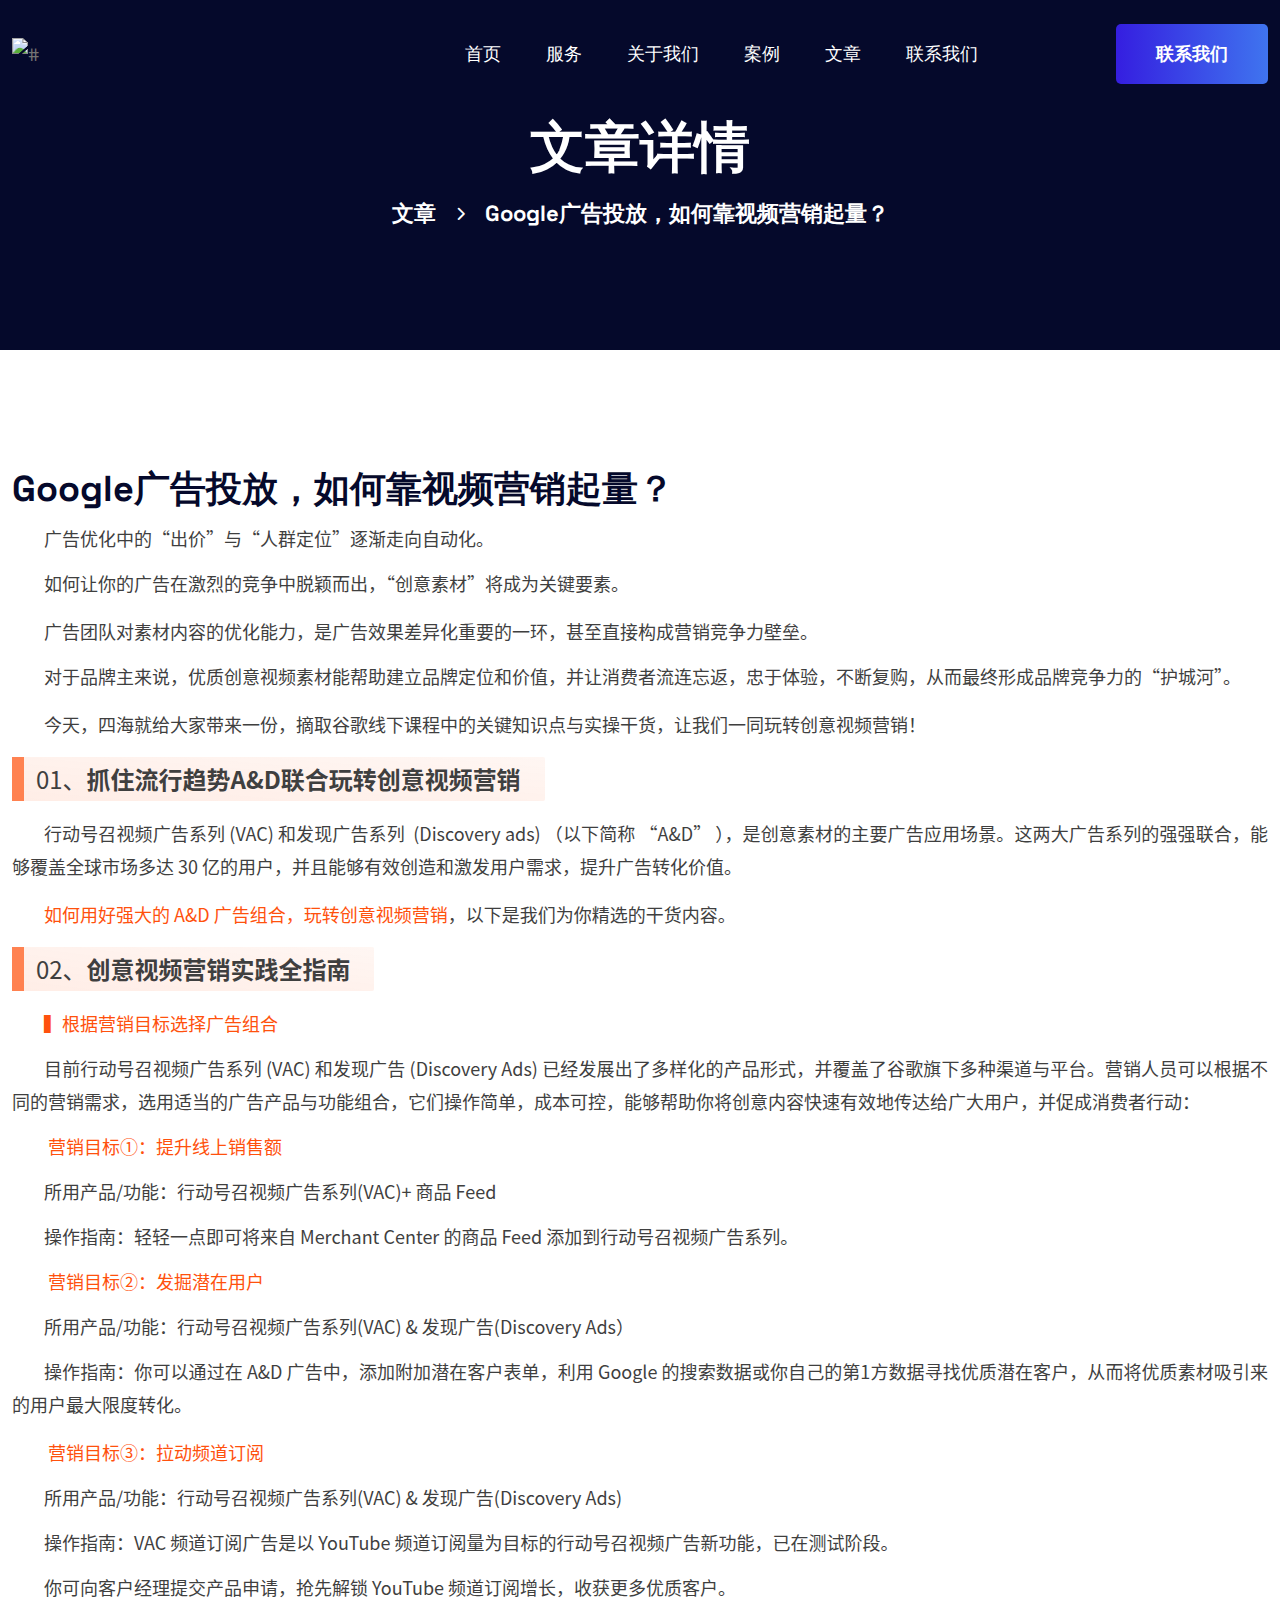
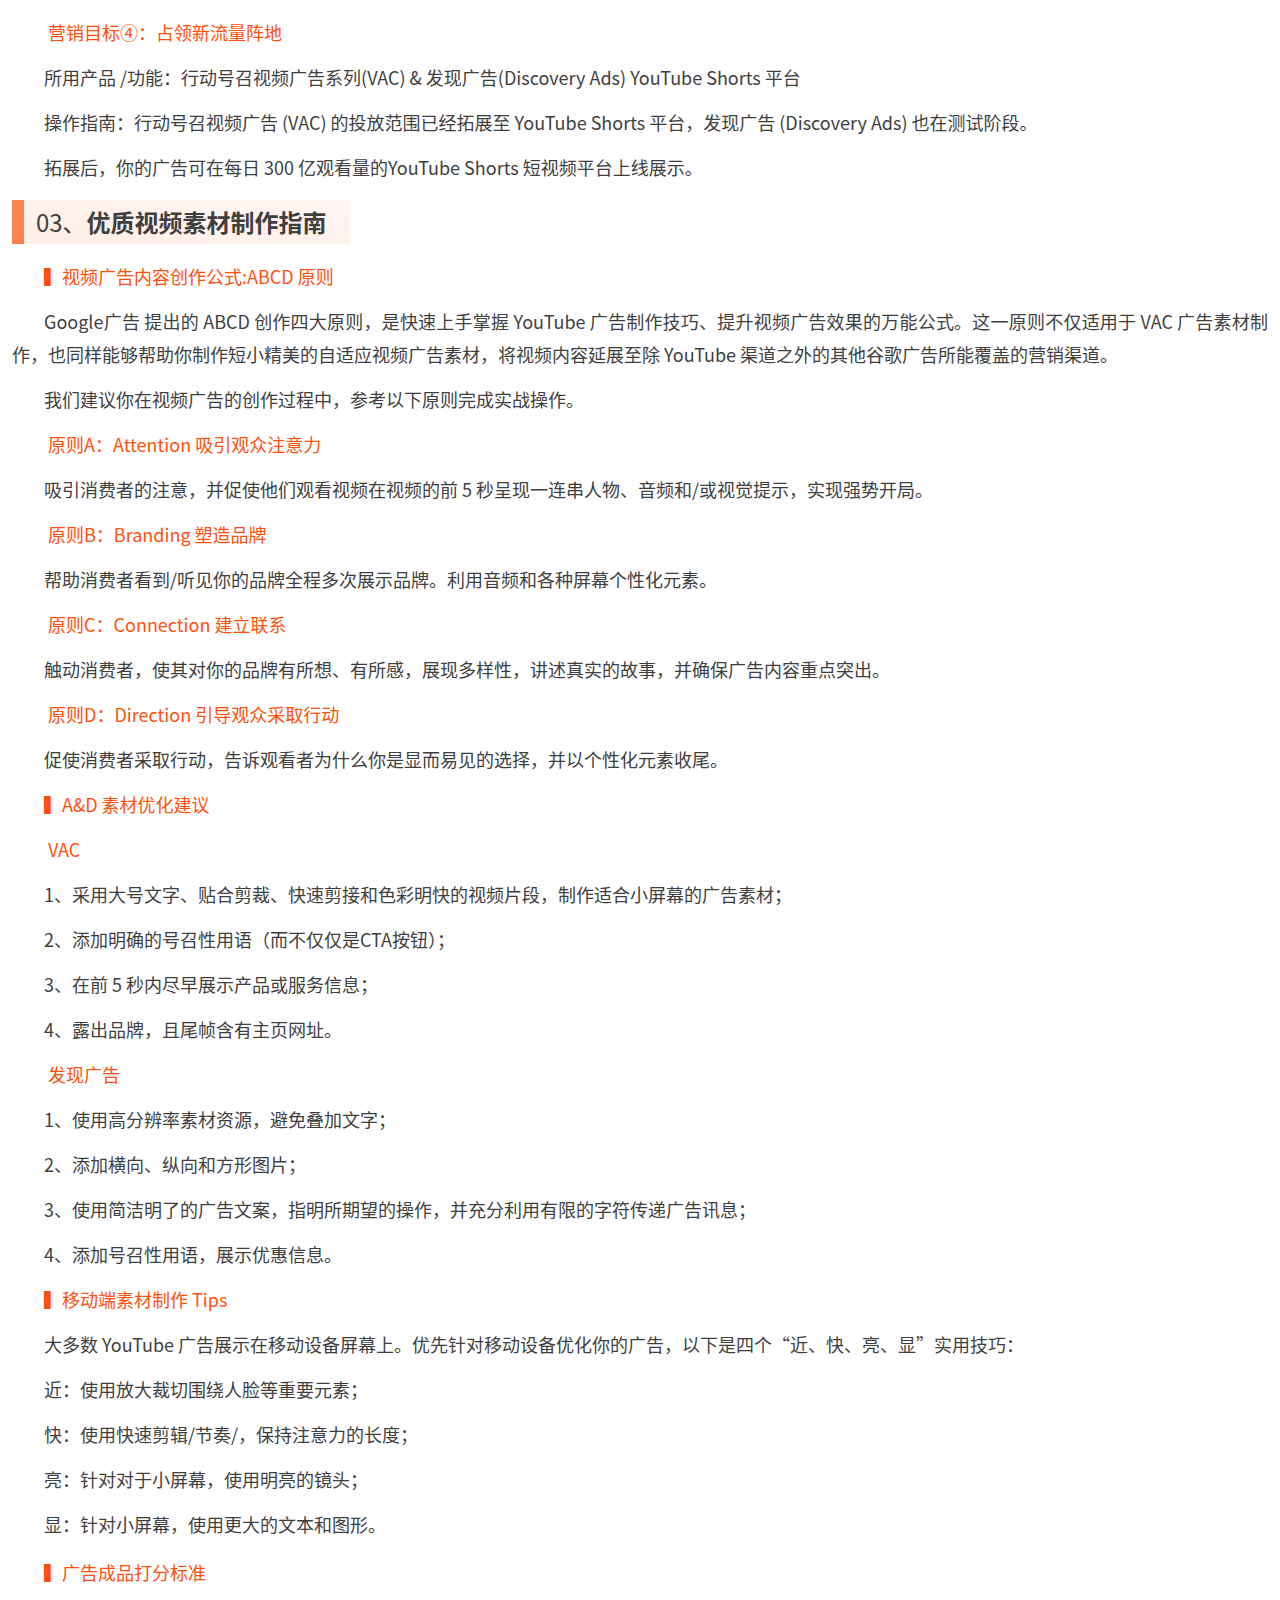
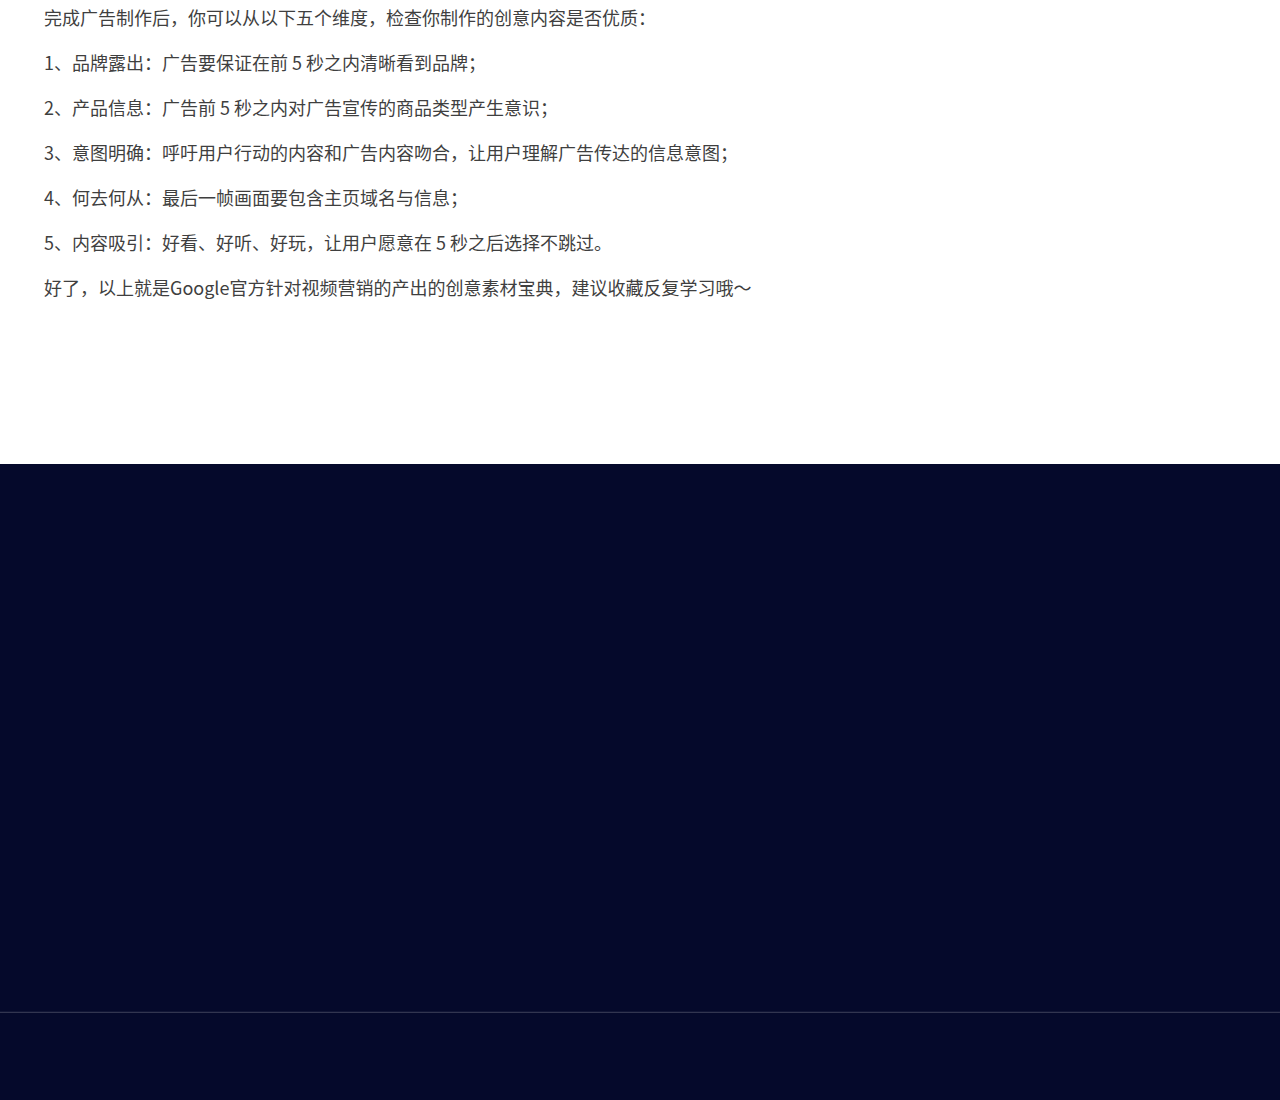
==== bold1.html @ 95b2e8c6 "Add files via upload" ====
<!doctype html>
<html class="no-js" lang="en">

<head>
    <meta charset="utf-8">
    <meta http-equiv="x-ua-compatible" content="ie=edge">
    <title>海投-出海营销专家-google开户代投-fb代投-Facebook开户-tiktok开户-脸书开户</title>
    <meta name="description" content="海投-出海营销专家-google开户代投-fb代投-Facebook开户-tiktok开户-脸书开户">
    <meta name="viewport" content="width=device-width, initial-scale=1">

    <link rel="shortcut icon" type="image/x-icon" href="assets/img/favicon.png">
    <!-- Place favicon.ico in the root directory -->

    <!-- CSS here -->
    <link rel="stylesheet" href="assets/css/bootstrap.min.css">
    <link rel="stylesheet" href="assets/css/animate.min.css">
    <link rel="stylesheet" href="assets/css/custom-animation.css">
    <link rel="stylesheet" href="assets/css/fontawesome-all.min.css">
    <link rel="stylesheet" href="assets/css/swiper-bundle.min.css">
    <link rel="stylesheet" href="assets/css/magnific-popup.css">
    <link rel="stylesheet" href="assets/css/flaticon.css">
    <link rel="stylesheet" href="assets/css/spacing.css">
    <link rel="stylesheet" href="assets/css/main.css">

</head>

<body>
 
 
    <div class="back-to-top-wrapper">
        <button id="back_to_top" type="button" class="back-to-top-btn">
        <svg width="12" height="7" viewBox="0 0 12 7" fill="none" xmlns="http://www.w3.org/2000/svg">
            <path d="M11 6L6 1L1 6" stroke="currentColor" stroke-width="1.5" stroke-linecap="round"
                stroke-linejoin="round" />
        </svg>
        </button>
    </div>
 

        
    <header class="transparent-header">
 
        <div id="sticky-header" class="tg-header__area tg-header__mob-space tg-header__sticky-bg">
            <div class="container">
                <div class="row align-items-center">
                    <div class="col-xl-2 col-lg-5 col-md-5 col-6">
                        <div class="logo">
                            <a href="/">
                                <img src="assets/img/logo/logo-white.png" alt="#">
                            </a>
                        </div>
                    </div>
                    <div class="col-xl-7 d-none d-xl-block">
                        <div class="tgmenu__wrap">
                            <div class="tgmenu__navbar-wrap tgmenu__main-menu">
                                <nav class="tgmenu__nav">
                                    <ul class="navigation">
                                        <li><a href="/">首页</a></li>
                                        <li><a href="/">服务</a></li>
                                        <li><a href="/">关于我们</a></li>
                                        <li><a href="/">案例</a></li>
                                        <li><a href="/">文章</a></li>
                                        <li><a href="/">联系我们</a></li>
                                    </ul>
                                </nav>
                            </div>
                        </div>
                    </div>

                    <div class="col-xl-3 col-lg-7 col-md-7 col-6">
                        <div class="tgmenu__btn-box d-flex align-items-center justify-content-end">
                            <a class="tg-btn-gradient lg d-none d-md-inline-block" href="javascript: void(0)">联系我们</a>
                            <div class="mobile-nav-toggler d-xl-none">
                                <i class="fas fa-bars"></i>
                            </div>
                        </div>
                    </div>

                </div>
            </div>
        </div>
     

    </header>

    <main>
 
            <!-- breadcrumb-area-start -->
            <div class="tg-breadcrumb-area tg-breadcrumb-height tg-breadcrumb-overley black-bg p-relative"
            data-background="assets/img/breadcrumb/breadcrumb-1-1.jpg">
            <div class="container">
                <div class="row">
                    <div class="col-md-12">
                        <div class="tg-breadcrumb__content z-index-3 text-center">
                            <h3 class="tg-breadcrumb__title">文章详情</h3>
                            <div class="tg-breadcrumb__list">
                                <span><a href="/">文章</a></span>
                                <span class="dvdr"><i class="fa-solid fa-chevron-right"></i></span>
                                <span>Google广告投放，如何靠视频营销起量？</span>
                            </div>
                        </div>
                    </div>
                </div>
            </div>
        </div>
        <!-- breadcrumb-area-end -->

        <!-- service-area-start -->
        <div class="tg-sv-details-area fix pt-120 pb-210">
            <div class="container">
                <div class="row gx-30">
                    <div class="col-xl-12 col-lg-12 order-1 order-lg-0">
                       <h2>Google广告投放，如何靠视频营销起量？</h2>
                       
                       <div>
                        <p style="border: 0px solid rgb(70, 68, 65); box-sizing: border-box; --tw-translate-x: 0; --tw-translate-y: 0; --tw-rotate: 0; --tw-skew-x: 0; --tw-skew-y: 0; --tw-scale-x: 1; --tw-scale-y: 1; --tw-pan-x: ; --tw-pan-y: ; --tw-pinch-zoom: ; --tw-scroll-snap-strictness: proximity; --tw-ordinal: ; --tw-slashed-zero: ; --tw-numeric-figure: ; --tw-numeric-spacing: ; --tw-numeric-fraction: ; --tw-ring-inset: ; --tw-ring-offset-width: 0px; --tw-ring-offset-color: #fff; --tw-ring-color: rgba(59,130,246,.5); --tw-ring-offset-shadow: 0 0 #0000; --tw-ring-shadow: 0 0 #0000; --tw-shadow: 0 0 #0000; --tw-shadow-colored: 0 0 #0000; --tw-blur: ; --tw-brightness: ; --tw-contrast: ; --tw-grayscale: ; --tw-hue-rotate: ; --tw-invert: ; --tw-saturate: ; --tw-sepia: ; --tw-drop-shadow: ; --tw-backdrop-blur: ; --tw-backdrop-brightness: ; --tw-backdrop-contrast: ; --tw-backdrop-grayscale: ; --tw-backdrop-hue-rotate: ; --tw-backdrop-invert: ; --tw-backdrop-opacity: ; --tw-backdrop-saturate: ; --tw-backdrop-sepia: ; margin-top: 0.75rem; margin-bottom: 0.75rem; text-align: justify; text-indent: 2rem; color: rgb(63, 63, 63); font-family: &quot;PingFang SC&quot;, -apple-system, BlinkMacSystemFont, &quot;Helvetica Neue&quot;, &quot;Microsoft YaHei&quot;, &quot;Source Han Sans SC&quot;, &quot;Noto Sans CJK SC&quot;, &quot;WenQuanYi Micro Hei&quot;, sans-serif; font-size: 18px; text-wrap: wrap; background-color: rgb(255, 255, 255);">广告优化中的“出价”与“人群定位”逐渐走向自动化。</p><p style="border: 0px solid rgb(70, 68, 65); box-sizing: border-box; --tw-translate-x: 0; --tw-translate-y: 0; --tw-rotate: 0; --tw-skew-x: 0; --tw-skew-y: 0; --tw-scale-x: 1; --tw-scale-y: 1; --tw-pan-x: ; --tw-pan-y: ; --tw-pinch-zoom: ; --tw-scroll-snap-strictness: proximity; --tw-ordinal: ; --tw-slashed-zero: ; --tw-numeric-figure: ; --tw-numeric-spacing: ; --tw-numeric-fraction: ; --tw-ring-inset: ; --tw-ring-offset-width: 0px; --tw-ring-offset-color: #fff; --tw-ring-color: rgba(59,130,246,.5); --tw-ring-offset-shadow: 0 0 #0000; --tw-ring-shadow: 0 0 #0000; --tw-shadow: 0 0 #0000; --tw-shadow-colored: 0 0 #0000; --tw-blur: ; --tw-brightness: ; --tw-contrast: ; --tw-grayscale: ; --tw-hue-rotate: ; --tw-invert: ; --tw-saturate: ; --tw-sepia: ; --tw-drop-shadow: ; --tw-backdrop-blur: ; --tw-backdrop-brightness: ; --tw-backdrop-contrast: ; --tw-backdrop-grayscale: ; --tw-backdrop-hue-rotate: ; --tw-backdrop-invert: ; --tw-backdrop-opacity: ; --tw-backdrop-saturate: ; --tw-backdrop-sepia: ; margin-top: 0.75rem; margin-bottom: 0.75rem; text-align: justify; text-indent: 2rem; color: rgb(63, 63, 63); font-family: &quot;PingFang SC&quot;, -apple-system, BlinkMacSystemFont, &quot;Helvetica Neue&quot;, &quot;Microsoft YaHei&quot;, &quot;Source Han Sans SC&quot;, &quot;Noto Sans CJK SC&quot;, &quot;WenQuanYi Micro Hei&quot;, sans-serif; font-size: 18px; text-wrap: wrap; background-color: rgb(255, 255, 255);">如何让你的广告在激烈的竞争中脱颖而出，“创意素材”将成为关键要素。</p><p></p><p style="border: 0px solid rgb(70, 68, 65); box-sizing: border-box; --tw-translate-x: 0; --tw-translate-y: 0; --tw-rotate: 0; --tw-skew-x: 0; --tw-skew-y: 0; --tw-scale-x: 1; --tw-scale-y: 1; --tw-pan-x: ; --tw-pan-y: ; --tw-pinch-zoom: ; --tw-scroll-snap-strictness: proximity; --tw-ordinal: ; --tw-slashed-zero: ; --tw-numeric-figure: ; --tw-numeric-spacing: ; --tw-numeric-fraction: ; --tw-ring-inset: ; --tw-ring-offset-width: 0px; --tw-ring-offset-color: #fff; --tw-ring-color: rgba(59,130,246,.5); --tw-ring-offset-shadow: 0 0 #0000; --tw-ring-shadow: 0 0 #0000; --tw-shadow: 0 0 #0000; --tw-shadow-colored: 0 0 #0000; --tw-blur: ; --tw-brightness: ; --tw-contrast: ; --tw-grayscale: ; --tw-hue-rotate: ; --tw-invert: ; --tw-saturate: ; --tw-sepia: ; --tw-drop-shadow: ; --tw-backdrop-blur: ; --tw-backdrop-brightness: ; --tw-backdrop-contrast: ; --tw-backdrop-grayscale: ; --tw-backdrop-hue-rotate: ; --tw-backdrop-invert: ; --tw-backdrop-opacity: ; --tw-backdrop-saturate: ; --tw-backdrop-sepia: ; margin-top: 0.75rem; margin-bottom: 0.75rem; text-align: justify; text-indent: 2rem; color: rgb(63, 63, 63); font-family: &quot;PingFang SC&quot;, -apple-system, BlinkMacSystemFont, &quot;Helvetica Neue&quot;, &quot;Microsoft YaHei&quot;, &quot;Source Han Sans SC&quot;, &quot;Noto Sans CJK SC&quot;, &quot;WenQuanYi Micro Hei&quot;, sans-serif; font-size: 18px; text-wrap: wrap; background-color: rgb(255, 255, 255);">广告团队对素材内容的优化能力，是广告效果差异化重要的一环，甚至直接构成营销竞争力壁垒。</p><p style="border: 0px solid rgb(70, 68, 65); box-sizing: border-box; --tw-translate-x: 0; --tw-translate-y: 0; --tw-rotate: 0; --tw-skew-x: 0; --tw-skew-y: 0; --tw-scale-x: 1; --tw-scale-y: 1; --tw-pan-x: ; --tw-pan-y: ; --tw-pinch-zoom: ; --tw-scroll-snap-strictness: proximity; --tw-ordinal: ; --tw-slashed-zero: ; --tw-numeric-figure: ; --tw-numeric-spacing: ; --tw-numeric-fraction: ; --tw-ring-inset: ; --tw-ring-offset-width: 0px; --tw-ring-offset-color: #fff; --tw-ring-color: rgba(59,130,246,.5); --tw-ring-offset-shadow: 0 0 #0000; --tw-ring-shadow: 0 0 #0000; --tw-shadow: 0 0 #0000; --tw-shadow-colored: 0 0 #0000; --tw-blur: ; --tw-brightness: ; --tw-contrast: ; --tw-grayscale: ; --tw-hue-rotate: ; --tw-invert: ; --tw-saturate: ; --tw-sepia: ; --tw-drop-shadow: ; --tw-backdrop-blur: ; --tw-backdrop-brightness: ; --tw-backdrop-contrast: ; --tw-backdrop-grayscale: ; --tw-backdrop-hue-rotate: ; --tw-backdrop-invert: ; --tw-backdrop-opacity: ; --tw-backdrop-saturate: ; --tw-backdrop-sepia: ; margin-top: 0.75rem; margin-bottom: 0.75rem; text-align: justify; text-indent: 2rem; color: rgb(63, 63, 63); font-family: &quot;PingFang SC&quot;, -apple-system, BlinkMacSystemFont, &quot;Helvetica Neue&quot;, &quot;Microsoft YaHei&quot;, &quot;Source Han Sans SC&quot;, &quot;Noto Sans CJK SC&quot;, &quot;WenQuanYi Micro Hei&quot;, sans-serif; font-size: 18px; text-wrap: wrap; background-color: rgb(255, 255, 255);">对于品牌主来说，优质创意视频素材能帮助建立品牌定位和价值，并让消费者流连忘返，忠于体验，不断复购，从而最终形成品牌竞争力的“护城河”。</p><p></p><p style="border: 0px solid rgb(70, 68, 65); box-sizing: border-box; --tw-translate-x: 0; --tw-translate-y: 0; --tw-rotate: 0; --tw-skew-x: 0; --tw-skew-y: 0; --tw-scale-x: 1; --tw-scale-y: 1; --tw-pan-x: ; --tw-pan-y: ; --tw-pinch-zoom: ; --tw-scroll-snap-strictness: proximity; --tw-ordinal: ; --tw-slashed-zero: ; --tw-numeric-figure: ; --tw-numeric-spacing: ; --tw-numeric-fraction: ; --tw-ring-inset: ; --tw-ring-offset-width: 0px; --tw-ring-offset-color: #fff; --tw-ring-color: rgba(59,130,246,.5); --tw-ring-offset-shadow: 0 0 #0000; --tw-ring-shadow: 0 0 #0000; --tw-shadow: 0 0 #0000; --tw-shadow-colored: 0 0 #0000; --tw-blur: ; --tw-brightness: ; --tw-contrast: ; --tw-grayscale: ; --tw-hue-rotate: ; --tw-invert: ; --tw-saturate: ; --tw-sepia: ; --tw-drop-shadow: ; --tw-backdrop-blur: ; --tw-backdrop-brightness: ; --tw-backdrop-contrast: ; --tw-backdrop-grayscale: ; --tw-backdrop-hue-rotate: ; --tw-backdrop-invert: ; --tw-backdrop-opacity: ; --tw-backdrop-saturate: ; --tw-backdrop-sepia: ; margin-top: 0.75rem; margin-bottom: 0.75rem; text-align: justify; text-indent: 2rem; color: rgb(63, 63, 63); font-family: &quot;PingFang SC&quot;, -apple-system, BlinkMacSystemFont, &quot;Helvetica Neue&quot;, &quot;Microsoft YaHei&quot;, &quot;Source Han Sans SC&quot;, &quot;Noto Sans CJK SC&quot;, &quot;WenQuanYi Micro Hei&quot;, sans-serif; font-size: 18px; text-wrap: wrap; background-color: rgb(255, 255, 255);">今天，四海就给大家带来一份，摘取谷歌线下课程中的关键知识点与实操干货，让我们一同玩转创意视频营销！</p><h3 style="border-width: 0px 0px 0px 12px; border-style: solid; border-color: rgb(70, 68, 65) rgb(70, 68, 65) rgb(70, 68, 65) rgba(255, 81, 13, 0.7); border-image: initial; box-sizing: border-box; --tw-translate-x: 0; --tw-translate-y: 0; --tw-rotate: 0; --tw-skew-x: 0; --tw-skew-y: 0; --tw-scale-x: 1; --tw-scale-y: 1; --tw-pan-x: ; --tw-pan-y: ; --tw-pinch-zoom: ; --tw-scroll-snap-strictness: proximity; --tw-ordinal: ; --tw-slashed-zero: ; --tw-numeric-figure: ; --tw-numeric-spacing: ; --tw-numeric-fraction: ; --tw-ring-inset: ; --tw-ring-offset-width: 0px; --tw-ring-offset-color: #fff; --tw-ring-color: rgba(59,130,246,.5); --tw-ring-offset-shadow: 0 0 #0000; --tw-ring-shadow: 0 0 #0000; --tw-shadow: 0 0 #0000; --tw-shadow-colored: 0 0 #0000; --tw-blur: ; --tw-brightness: ; --tw-contrast: ; --tw-grayscale: ; --tw-hue-rotate: ; --tw-invert: ; --tw-saturate: ; --tw-sepia: ; --tw-drop-shadow: ; --tw-backdrop-blur: ; --tw-backdrop-brightness: ; --tw-backdrop-contrast: ; --tw-backdrop-grayscale: ; --tw-backdrop-hue-rotate: ; --tw-backdrop-invert: ; --tw-backdrop-opacity: ; --tw-backdrop-saturate: ; --tw-backdrop-sepia: ; font-size: 1.33333em; font-weight: inherit; margin: 1rem 0px; line-height: 1.5; display: table; --tw-gradient-from: rgba(255,81,13,.1); --tw-gradient-stops: var(--tw-gradient-from),var(--tw-gradient-to,rgba(255,81,13,0)); --tw-gradient-to: rgba(255,81,13,.05); background-image: linear-gradient(to top right,var(--tw-gradient-stops)); border-bottom-right-radius: 0.125rem; border-top-right-radius: 0.125rem; padding: 0.25rem 1.5rem 0.25rem 0.75rem; color: rgb(63, 63, 63); font-family: &quot;PingFang SC&quot;, -apple-system, BlinkMacSystemFont, &quot;Helvetica Neue&quot;, &quot;Microsoft YaHei&quot;, &quot;Source Han Sans SC&quot;, &quot;Noto Sans CJK SC&quot;, &quot;WenQuanYi Micro Hei&quot;, sans-serif; text-wrap: wrap; background-color: rgb(255, 255, 255);">01、<span style="border: 0px solid rgb(70, 68, 65); box-sizing: border-box; --tw-translate-x: 0; --tw-translate-y: 0; --tw-rotate: 0; --tw-skew-x: 0; --tw-skew-y: 0; --tw-scale-x: 1; --tw-scale-y: 1; --tw-pan-x: ; --tw-pan-y: ; --tw-pinch-zoom: ; --tw-scroll-snap-strictness: proximity; --tw-ordinal: ; --tw-slashed-zero: ; --tw-numeric-figure: ; --tw-numeric-spacing: ; --tw-numeric-fraction: ; --tw-ring-inset: ; --tw-ring-offset-width: 0px; --tw-ring-offset-color: #fff; --tw-ring-color: rgba(59,130,246,.5); --tw-ring-offset-shadow: 0 0 #0000; --tw-ring-shadow: 0 0 #0000; --tw-shadow: 0 0 #0000; --tw-shadow-colored: 0 0 #0000; --tw-blur: ; --tw-brightness: ; --tw-contrast: ; --tw-grayscale: ; --tw-hue-rotate: ; --tw-invert: ; --tw-saturate: ; --tw-sepia: ; --tw-drop-shadow: ; --tw-backdrop-blur: ; --tw-backdrop-brightness: ; --tw-backdrop-contrast: ; --tw-backdrop-grayscale: ; --tw-backdrop-hue-rotate: ; --tw-backdrop-invert: ; --tw-backdrop-opacity: ; --tw-backdrop-saturate: ; --tw-backdrop-sepia: ; font-weight: bolder;">抓住流行趋势A&amp;D联合玩转创意视频营销</span></h3><p style="border: 0px solid rgb(70, 68, 65); box-sizing: border-box; --tw-translate-x: 0; --tw-translate-y: 0; --tw-rotate: 0; --tw-skew-x: 0; --tw-skew-y: 0; --tw-scale-x: 1; --tw-scale-y: 1; --tw-pan-x: ; --tw-pan-y: ; --tw-pinch-zoom: ; --tw-scroll-snap-strictness: proximity; --tw-ordinal: ; --tw-slashed-zero: ; --tw-numeric-figure: ; --tw-numeric-spacing: ; --tw-numeric-fraction: ; --tw-ring-inset: ; --tw-ring-offset-width: 0px; --tw-ring-offset-color: #fff; --tw-ring-color: rgba(59,130,246,.5); --tw-ring-offset-shadow: 0 0 #0000; --tw-ring-shadow: 0 0 #0000; --tw-shadow: 0 0 #0000; --tw-shadow-colored: 0 0 #0000; --tw-blur: ; --tw-brightness: ; --tw-contrast: ; --tw-grayscale: ; --tw-hue-rotate: ; --tw-invert: ; --tw-saturate: ; --tw-sepia: ; --tw-drop-shadow: ; --tw-backdrop-blur: ; --tw-backdrop-brightness: ; --tw-backdrop-contrast: ; --tw-backdrop-grayscale: ; --tw-backdrop-hue-rotate: ; --tw-backdrop-invert: ; --tw-backdrop-opacity: ; --tw-backdrop-saturate: ; --tw-backdrop-sepia: ; margin-top: 0.75rem; margin-bottom: 0.75rem; text-align: justify; text-indent: 2rem; color: rgb(63, 63, 63); font-family: &quot;PingFang SC&quot;, -apple-system, BlinkMacSystemFont, &quot;Helvetica Neue&quot;, &quot;Microsoft YaHei&quot;, &quot;Source Han Sans SC&quot;, &quot;Noto Sans CJK SC&quot;, &quot;WenQuanYi Micro Hei&quot;, sans-serif; font-size: 18px; text-wrap: wrap; background-color: rgb(255, 255, 255);">行动号召视频广告系列 (VAC)&nbsp;和发现广告系列&nbsp; (Discovery ads)&nbsp;（以下简称 “A&amp;D” ），是创意素材的主要广告应用场景。这两大广告系列的强强联合，能够覆盖全球市场多达 30 亿的用户，并且能够有效创造和激发用户需求，提升广告转化价值。</p><p></p><p style="border: 0px solid rgb(70, 68, 65); box-sizing: border-box; --tw-translate-x: 0; --tw-translate-y: 0; --tw-rotate: 0; --tw-skew-x: 0; --tw-skew-y: 0; --tw-scale-x: 1; --tw-scale-y: 1; --tw-pan-x: ; --tw-pan-y: ; --tw-pinch-zoom: ; --tw-scroll-snap-strictness: proximity; --tw-ordinal: ; --tw-slashed-zero: ; --tw-numeric-figure: ; --tw-numeric-spacing: ; --tw-numeric-fraction: ; --tw-ring-inset: ; --tw-ring-offset-width: 0px; --tw-ring-offset-color: #fff; --tw-ring-color: rgba(59,130,246,.5); --tw-ring-offset-shadow: 0 0 #0000; --tw-ring-shadow: 0 0 #0000; --tw-shadow: 0 0 #0000; --tw-shadow-colored: 0 0 #0000; --tw-blur: ; --tw-brightness: ; --tw-contrast: ; --tw-grayscale: ; --tw-hue-rotate: ; --tw-invert: ; --tw-saturate: ; --tw-sepia: ; --tw-drop-shadow: ; --tw-backdrop-blur: ; --tw-backdrop-brightness: ; --tw-backdrop-contrast: ; --tw-backdrop-grayscale: ; --tw-backdrop-hue-rotate: ; --tw-backdrop-invert: ; --tw-backdrop-opacity: ; --tw-backdrop-saturate: ; --tw-backdrop-sepia: ; margin-top: 0.75rem; margin-bottom: 0.75rem; text-align: justify; text-indent: 2rem; color: rgb(63, 63, 63); font-family: &quot;PingFang SC&quot;, -apple-system, BlinkMacSystemFont, &quot;Helvetica Neue&quot;, &quot;Microsoft YaHei&quot;, &quot;Source Han Sans SC&quot;, &quot;Noto Sans CJK SC&quot;, &quot;WenQuanYi Micro Hei&quot;, sans-serif; font-size: 18px; text-wrap: wrap; background-color: rgb(255, 255, 255);"><span style="border: 0px solid rgb(70, 68, 65); box-sizing: border-box; --tw-translate-x: 0; --tw-translate-y: 0; --tw-rotate: 0; --tw-skew-x: 0; --tw-skew-y: 0; --tw-scale-x: 1; --tw-scale-y: 1; --tw-pan-x: ; --tw-pan-y: ; --tw-pinch-zoom: ; --tw-scroll-snap-strictness: proximity; --tw-ordinal: ; --tw-slashed-zero: ; --tw-numeric-figure: ; --tw-numeric-spacing: ; --tw-numeric-fraction: ; --tw-ring-inset: ; --tw-ring-offset-width: 0px; --tw-ring-offset-color: #fff; --tw-ring-color: rgba(59,130,246,.5); --tw-ring-offset-shadow: 0 0 #0000; --tw-ring-shadow: 0 0 #0000; --tw-shadow: 0 0 #0000; --tw-shadow-colored: 0 0 #0000; --tw-blur: ; --tw-brightness: ; --tw-contrast: ; --tw-grayscale: ; --tw-hue-rotate: ; --tw-invert: ; --tw-saturate: ; --tw-sepia: ; --tw-drop-shadow: ; --tw-backdrop-blur: ; --tw-backdrop-brightness: ; --tw-backdrop-contrast: ; --tw-backdrop-grayscale: ; --tw-backdrop-hue-rotate: ; --tw-backdrop-invert: ; --tw-backdrop-opacity: ; --tw-backdrop-saturate: ; --tw-backdrop-sepia: ; --tw-text-opacity: 1; color: rgb(255 81 13/var(--tw-text-opacity));">如何用好强大的 A&amp;D 广告组合，玩转创意视频营销</span>，以下是我们为你精选的干货内容。</p><h3 style="border-width: 0px 0px 0px 12px; border-style: solid; border-color: rgb(70, 68, 65) rgb(70, 68, 65) rgb(70, 68, 65) rgba(255, 81, 13, 0.7); border-image: initial; box-sizing: border-box; --tw-translate-x: 0; --tw-translate-y: 0; --tw-rotate: 0; --tw-skew-x: 0; --tw-skew-y: 0; --tw-scale-x: 1; --tw-scale-y: 1; --tw-pan-x: ; --tw-pan-y: ; --tw-pinch-zoom: ; --tw-scroll-snap-strictness: proximity; --tw-ordinal: ; --tw-slashed-zero: ; --tw-numeric-figure: ; --tw-numeric-spacing: ; --tw-numeric-fraction: ; --tw-ring-inset: ; --tw-ring-offset-width: 0px; --tw-ring-offset-color: #fff; --tw-ring-color: rgba(59,130,246,.5); --tw-ring-offset-shadow: 0 0 #0000; --tw-ring-shadow: 0 0 #0000; --tw-shadow: 0 0 #0000; --tw-shadow-colored: 0 0 #0000; --tw-blur: ; --tw-brightness: ; --tw-contrast: ; --tw-grayscale: ; --tw-hue-rotate: ; --tw-invert: ; --tw-saturate: ; --tw-sepia: ; --tw-drop-shadow: ; --tw-backdrop-blur: ; --tw-backdrop-brightness: ; --tw-backdrop-contrast: ; --tw-backdrop-grayscale: ; --tw-backdrop-hue-rotate: ; --tw-backdrop-invert: ; --tw-backdrop-opacity: ; --tw-backdrop-saturate: ; --tw-backdrop-sepia: ; font-size: 1.33333em; font-weight: inherit; margin: 1rem 0px; line-height: 1.5; display: table; --tw-gradient-from: rgba(255,81,13,.1); --tw-gradient-stops: var(--tw-gradient-from),var(--tw-gradient-to,rgba(255,81,13,0)); --tw-gradient-to: rgba(255,81,13,.05); background-image: linear-gradient(to top right,var(--tw-gradient-stops)); border-bottom-right-radius: 0.125rem; border-top-right-radius: 0.125rem; padding: 0.25rem 1.5rem 0.25rem 0.75rem; color: rgb(63, 63, 63); font-family: &quot;PingFang SC&quot;, -apple-system, BlinkMacSystemFont, &quot;Helvetica Neue&quot;, &quot;Microsoft YaHei&quot;, &quot;Source Han Sans SC&quot;, &quot;Noto Sans CJK SC&quot;, &quot;WenQuanYi Micro Hei&quot;, sans-serif; text-wrap: wrap; background-color: rgb(255, 255, 255);">02、<span style="border: 0px solid rgb(70, 68, 65); box-sizing: border-box; --tw-translate-x: 0; --tw-translate-y: 0; --tw-rotate: 0; --tw-skew-x: 0; --tw-skew-y: 0; --tw-scale-x: 1; --tw-scale-y: 1; --tw-pan-x: ; --tw-pan-y: ; --tw-pinch-zoom: ; --tw-scroll-snap-strictness: proximity; --tw-ordinal: ; --tw-slashed-zero: ; --tw-numeric-figure: ; --tw-numeric-spacing: ; --tw-numeric-fraction: ; --tw-ring-inset: ; --tw-ring-offset-width: 0px; --tw-ring-offset-color: #fff; --tw-ring-color: rgba(59,130,246,.5); --tw-ring-offset-shadow: 0 0 #0000; --tw-ring-shadow: 0 0 #0000; --tw-shadow: 0 0 #0000; --tw-shadow-colored: 0 0 #0000; --tw-blur: ; --tw-brightness: ; --tw-contrast: ; --tw-grayscale: ; --tw-hue-rotate: ; --tw-invert: ; --tw-saturate: ; --tw-sepia: ; --tw-drop-shadow: ; --tw-backdrop-blur: ; --tw-backdrop-brightness: ; --tw-backdrop-contrast: ; --tw-backdrop-grayscale: ; --tw-backdrop-hue-rotate: ; --tw-backdrop-invert: ; --tw-backdrop-opacity: ; --tw-backdrop-saturate: ; --tw-backdrop-sepia: ; font-weight: bolder;">创意视频营销实践全指南</span></h3><p style="border: 0px solid rgb(70, 68, 65); box-sizing: border-box; --tw-translate-x: 0; --tw-translate-y: 0; --tw-rotate: 0; --tw-skew-x: 0; --tw-skew-y: 0; --tw-scale-x: 1; --tw-scale-y: 1; --tw-pan-x: ; --tw-pan-y: ; --tw-pinch-zoom: ; --tw-scroll-snap-strictness: proximity; --tw-ordinal: ; --tw-slashed-zero: ; --tw-numeric-figure: ; --tw-numeric-spacing: ; --tw-numeric-fraction: ; --tw-ring-inset: ; --tw-ring-offset-width: 0px; --tw-ring-offset-color: #fff; --tw-ring-color: rgba(59,130,246,.5); --tw-ring-offset-shadow: 0 0 #0000; --tw-ring-shadow: 0 0 #0000; --tw-shadow: 0 0 #0000; --tw-shadow-colored: 0 0 #0000; --tw-blur: ; --tw-brightness: ; --tw-contrast: ; --tw-grayscale: ; --tw-hue-rotate: ; --tw-invert: ; --tw-saturate: ; --tw-sepia: ; --tw-drop-shadow: ; --tw-backdrop-blur: ; --tw-backdrop-brightness: ; --tw-backdrop-contrast: ; --tw-backdrop-grayscale: ; --tw-backdrop-hue-rotate: ; --tw-backdrop-invert: ; --tw-backdrop-opacity: ; --tw-backdrop-saturate: ; --tw-backdrop-sepia: ; margin-top: 0.75rem; margin-bottom: 0.75rem; text-align: justify; text-indent: 2rem; color: rgb(63, 63, 63); font-family: &quot;PingFang SC&quot;, -apple-system, BlinkMacSystemFont, &quot;Helvetica Neue&quot;, &quot;Microsoft YaHei&quot;, &quot;Source Han Sans SC&quot;, &quot;Noto Sans CJK SC&quot;, &quot;WenQuanYi Micro Hei&quot;, sans-serif; font-size: 18px; text-wrap: wrap; background-color: rgb(255, 255, 255);"><span style="border: 0px solid rgb(70, 68, 65); box-sizing: border-box; --tw-translate-x: 0; --tw-translate-y: 0; --tw-rotate: 0; --tw-skew-x: 0; --tw-skew-y: 0; --tw-scale-x: 1; --tw-scale-y: 1; --tw-pan-x: ; --tw-pan-y: ; --tw-pinch-zoom: ; --tw-scroll-snap-strictness: proximity; --tw-ordinal: ; --tw-slashed-zero: ; --tw-numeric-figure: ; --tw-numeric-spacing: ; --tw-numeric-fraction: ; --tw-ring-inset: ; --tw-ring-offset-width: 0px; --tw-ring-offset-color: #fff; --tw-ring-color: rgba(59,130,246,.5); --tw-ring-offset-shadow: 0 0 #0000; --tw-ring-shadow: 0 0 #0000; --tw-shadow: 0 0 #0000; --tw-shadow-colored: 0 0 #0000; --tw-blur: ; --tw-brightness: ; --tw-contrast: ; --tw-grayscale: ; --tw-hue-rotate: ; --tw-invert: ; --tw-saturate: ; --tw-sepia: ; --tw-drop-shadow: ; --tw-backdrop-blur: ; --tw-backdrop-brightness: ; --tw-backdrop-contrast: ; --tw-backdrop-grayscale: ; --tw-backdrop-hue-rotate: ; --tw-backdrop-invert: ; --tw-backdrop-opacity: ; --tw-backdrop-saturate: ; --tw-backdrop-sepia: ; --tw-text-opacity: 1; color: rgb(255 81 13/var(--tw-text-opacity));">▍根据营销目标选择广告组合</span></p><p style="border: 0px solid rgb(70, 68, 65); box-sizing: border-box; --tw-translate-x: 0; --tw-translate-y: 0; --tw-rotate: 0; --tw-skew-x: 0; --tw-skew-y: 0; --tw-scale-x: 1; --tw-scale-y: 1; --tw-pan-x: ; --tw-pan-y: ; --tw-pinch-zoom: ; --tw-scroll-snap-strictness: proximity; --tw-ordinal: ; --tw-slashed-zero: ; --tw-numeric-figure: ; --tw-numeric-spacing: ; --tw-numeric-fraction: ; --tw-ring-inset: ; --tw-ring-offset-width: 0px; --tw-ring-offset-color: #fff; --tw-ring-color: rgba(59,130,246,.5); --tw-ring-offset-shadow: 0 0 #0000; --tw-ring-shadow: 0 0 #0000; --tw-shadow: 0 0 #0000; --tw-shadow-colored: 0 0 #0000; --tw-blur: ; --tw-brightness: ; --tw-contrast: ; --tw-grayscale: ; --tw-hue-rotate: ; --tw-invert: ; --tw-saturate: ; --tw-sepia: ; --tw-drop-shadow: ; --tw-backdrop-blur: ; --tw-backdrop-brightness: ; --tw-backdrop-contrast: ; --tw-backdrop-grayscale: ; --tw-backdrop-hue-rotate: ; --tw-backdrop-invert: ; --tw-backdrop-opacity: ; --tw-backdrop-saturate: ; --tw-backdrop-sepia: ; margin-top: 0.75rem; margin-bottom: 0.75rem; text-align: justify; text-indent: 2rem; color: rgb(63, 63, 63); font-family: &quot;PingFang SC&quot;, -apple-system, BlinkMacSystemFont, &quot;Helvetica Neue&quot;, &quot;Microsoft YaHei&quot;, &quot;Source Han Sans SC&quot;, &quot;Noto Sans CJK SC&quot;, &quot;WenQuanYi Micro Hei&quot;, sans-serif; font-size: 18px; text-wrap: wrap; background-color: rgb(255, 255, 255);">目前行动号召视频广告系列 (VAC) 和发现广告 (Discovery Ads) 已经发展出了多样化的产品形式，并覆盖了谷歌旗下多种渠道与平台。营销人员可以根据不同的营销需求，选用适当的广告产品与功能组合，它们操作简单，成本可控，能够帮助你将创意内容快速有效地传达给广大用户，并促成消费者行动：</p><p style="border: 0px solid rgb(70, 68, 65); box-sizing: border-box; --tw-translate-x: 0; --tw-translate-y: 0; --tw-rotate: 0; --tw-skew-x: 0; --tw-skew-y: 0; --tw-scale-x: 1; --tw-scale-y: 1; --tw-pan-x: ; --tw-pan-y: ; --tw-pinch-zoom: ; --tw-scroll-snap-strictness: proximity; --tw-ordinal: ; --tw-slashed-zero: ; --tw-numeric-figure: ; --tw-numeric-spacing: ; --tw-numeric-fraction: ; --tw-ring-inset: ; --tw-ring-offset-width: 0px; --tw-ring-offset-color: #fff; --tw-ring-color: rgba(59,130,246,.5); --tw-ring-offset-shadow: 0 0 #0000; --tw-ring-shadow: 0 0 #0000; --tw-shadow: 0 0 #0000; --tw-shadow-colored: 0 0 #0000; --tw-blur: ; --tw-brightness: ; --tw-contrast: ; --tw-grayscale: ; --tw-hue-rotate: ; --tw-invert: ; --tw-saturate: ; --tw-sepia: ; --tw-drop-shadow: ; --tw-backdrop-blur: ; --tw-backdrop-brightness: ; --tw-backdrop-contrast: ; --tw-backdrop-grayscale: ; --tw-backdrop-hue-rotate: ; --tw-backdrop-invert: ; --tw-backdrop-opacity: ; --tw-backdrop-saturate: ; --tw-backdrop-sepia: ; margin-top: 0.75rem; margin-bottom: 0.75rem; text-align: justify; text-indent: 2rem; color: rgb(63, 63, 63); font-family: &quot;PingFang SC&quot;, -apple-system, BlinkMacSystemFont, &quot;Helvetica Neue&quot;, &quot;Microsoft YaHei&quot;, &quot;Source Han Sans SC&quot;, &quot;Noto Sans CJK SC&quot;, &quot;WenQuanYi Micro Hei&quot;, sans-serif; font-size: 18px; text-wrap: wrap; background-color: rgb(255, 255, 255);"><span style="border: 0px solid rgb(70, 68, 65); box-sizing: border-box; --tw-translate-x: 0; --tw-translate-y: 0; --tw-rotate: 0; --tw-skew-x: 0; --tw-skew-y: 0; --tw-scale-x: 1; --tw-scale-y: 1; --tw-pan-x: ; --tw-pan-y: ; --tw-pinch-zoom: ; --tw-scroll-snap-strictness: proximity; --tw-ordinal: ; --tw-slashed-zero: ; --tw-numeric-figure: ; --tw-numeric-spacing: ; --tw-numeric-fraction: ; --tw-ring-inset: ; --tw-ring-offset-width: 0px; --tw-ring-offset-color: #fff; --tw-ring-color: rgba(59,130,246,.5); --tw-ring-offset-shadow: 0 0 #0000; --tw-ring-shadow: 0 0 #0000; --tw-shadow: 0 0 #0000; --tw-shadow-colored: 0 0 #0000; --tw-blur: ; --tw-brightness: ; --tw-contrast: ; --tw-grayscale: ; --tw-hue-rotate: ; --tw-invert: ; --tw-saturate: ; --tw-sepia: ; --tw-drop-shadow: ; --tw-backdrop-blur: ; --tw-backdrop-brightness: ; --tw-backdrop-contrast: ; --tw-backdrop-grayscale: ; --tw-backdrop-hue-rotate: ; --tw-backdrop-invert: ; --tw-backdrop-opacity: ; --tw-backdrop-saturate: ; --tw-backdrop-sepia: ; --tw-text-opacity: 1; color: rgb(255 81 13/var(--tw-text-opacity));">&nbsp;营销目标①：提升线上销售额&nbsp;</span></p><p style="border: 0px solid rgb(70, 68, 65); box-sizing: border-box; --tw-translate-x: 0; --tw-translate-y: 0; --tw-rotate: 0; --tw-skew-x: 0; --tw-skew-y: 0; --tw-scale-x: 1; --tw-scale-y: 1; --tw-pan-x: ; --tw-pan-y: ; --tw-pinch-zoom: ; --tw-scroll-snap-strictness: proximity; --tw-ordinal: ; --tw-slashed-zero: ; --tw-numeric-figure: ; --tw-numeric-spacing: ; --tw-numeric-fraction: ; --tw-ring-inset: ; --tw-ring-offset-width: 0px; --tw-ring-offset-color: #fff; --tw-ring-color: rgba(59,130,246,.5); --tw-ring-offset-shadow: 0 0 #0000; --tw-ring-shadow: 0 0 #0000; --tw-shadow: 0 0 #0000; --tw-shadow-colored: 0 0 #0000; --tw-blur: ; --tw-brightness: ; --tw-contrast: ; --tw-grayscale: ; --tw-hue-rotate: ; --tw-invert: ; --tw-saturate: ; --tw-sepia: ; --tw-drop-shadow: ; --tw-backdrop-blur: ; --tw-backdrop-brightness: ; --tw-backdrop-contrast: ; --tw-backdrop-grayscale: ; --tw-backdrop-hue-rotate: ; --tw-backdrop-invert: ; --tw-backdrop-opacity: ; --tw-backdrop-saturate: ; --tw-backdrop-sepia: ; margin-top: 0.75rem; margin-bottom: 0.75rem; text-align: justify; text-indent: 2rem; color: rgb(63, 63, 63); font-family: &quot;PingFang SC&quot;, -apple-system, BlinkMacSystemFont, &quot;Helvetica Neue&quot;, &quot;Microsoft YaHei&quot;, &quot;Source Han Sans SC&quot;, &quot;Noto Sans CJK SC&quot;, &quot;WenQuanYi Micro Hei&quot;, sans-serif; font-size: 18px; text-wrap: wrap; background-color: rgb(255, 255, 255);">所用产品/功能：行动号召视频广告系列(VAC)+ 商品 Feed</p><p style="border: 0px solid rgb(70, 68, 65); box-sizing: border-box; --tw-translate-x: 0; --tw-translate-y: 0; --tw-rotate: 0; --tw-skew-x: 0; --tw-skew-y: 0; --tw-scale-x: 1; --tw-scale-y: 1; --tw-pan-x: ; --tw-pan-y: ; --tw-pinch-zoom: ; --tw-scroll-snap-strictness: proximity; --tw-ordinal: ; --tw-slashed-zero: ; --tw-numeric-figure: ; --tw-numeric-spacing: ; --tw-numeric-fraction: ; --tw-ring-inset: ; --tw-ring-offset-width: 0px; --tw-ring-offset-color: #fff; --tw-ring-color: rgba(59,130,246,.5); --tw-ring-offset-shadow: 0 0 #0000; --tw-ring-shadow: 0 0 #0000; --tw-shadow: 0 0 #0000; --tw-shadow-colored: 0 0 #0000; --tw-blur: ; --tw-brightness: ; --tw-contrast: ; --tw-grayscale: ; --tw-hue-rotate: ; --tw-invert: ; --tw-saturate: ; --tw-sepia: ; --tw-drop-shadow: ; --tw-backdrop-blur: ; --tw-backdrop-brightness: ; --tw-backdrop-contrast: ; --tw-backdrop-grayscale: ; --tw-backdrop-hue-rotate: ; --tw-backdrop-invert: ; --tw-backdrop-opacity: ; --tw-backdrop-saturate: ; --tw-backdrop-sepia: ; margin-top: 0.75rem; margin-bottom: 0.75rem; text-align: justify; text-indent: 2rem; color: rgb(63, 63, 63); font-family: &quot;PingFang SC&quot;, -apple-system, BlinkMacSystemFont, &quot;Helvetica Neue&quot;, &quot;Microsoft YaHei&quot;, &quot;Source Han Sans SC&quot;, &quot;Noto Sans CJK SC&quot;, &quot;WenQuanYi Micro Hei&quot;, sans-serif; font-size: 18px; text-wrap: wrap; background-color: rgb(255, 255, 255);">操作指南：轻轻一点即可将来自 Merchant Center 的商品 Feed 添加到行动号召视频广告系列。</p><p style="border: 0px solid rgb(70, 68, 65); box-sizing: border-box; --tw-translate-x: 0; --tw-translate-y: 0; --tw-rotate: 0; --tw-skew-x: 0; --tw-skew-y: 0; --tw-scale-x: 1; --tw-scale-y: 1; --tw-pan-x: ; --tw-pan-y: ; --tw-pinch-zoom: ; --tw-scroll-snap-strictness: proximity; --tw-ordinal: ; --tw-slashed-zero: ; --tw-numeric-figure: ; --tw-numeric-spacing: ; --tw-numeric-fraction: ; --tw-ring-inset: ; --tw-ring-offset-width: 0px; --tw-ring-offset-color: #fff; --tw-ring-color: rgba(59,130,246,.5); --tw-ring-offset-shadow: 0 0 #0000; --tw-ring-shadow: 0 0 #0000; --tw-shadow: 0 0 #0000; --tw-shadow-colored: 0 0 #0000; --tw-blur: ; --tw-brightness: ; --tw-contrast: ; --tw-grayscale: ; --tw-hue-rotate: ; --tw-invert: ; --tw-saturate: ; --tw-sepia: ; --tw-drop-shadow: ; --tw-backdrop-blur: ; --tw-backdrop-brightness: ; --tw-backdrop-contrast: ; --tw-backdrop-grayscale: ; --tw-backdrop-hue-rotate: ; --tw-backdrop-invert: ; --tw-backdrop-opacity: ; --tw-backdrop-saturate: ; --tw-backdrop-sepia: ; margin-top: 0.75rem; margin-bottom: 0.75rem; text-align: justify; text-indent: 2rem; color: rgb(63, 63, 63); font-family: &quot;PingFang SC&quot;, -apple-system, BlinkMacSystemFont, &quot;Helvetica Neue&quot;, &quot;Microsoft YaHei&quot;, &quot;Source Han Sans SC&quot;, &quot;Noto Sans CJK SC&quot;, &quot;WenQuanYi Micro Hei&quot;, sans-serif; font-size: 18px; text-wrap: wrap; background-color: rgb(255, 255, 255);"><span style="border: 0px solid rgb(70, 68, 65); box-sizing: border-box; --tw-translate-x: 0; --tw-translate-y: 0; --tw-rotate: 0; --tw-skew-x: 0; --tw-skew-y: 0; --tw-scale-x: 1; --tw-scale-y: 1; --tw-pan-x: ; --tw-pan-y: ; --tw-pinch-zoom: ; --tw-scroll-snap-strictness: proximity; --tw-ordinal: ; --tw-slashed-zero: ; --tw-numeric-figure: ; --tw-numeric-spacing: ; --tw-numeric-fraction: ; --tw-ring-inset: ; --tw-ring-offset-width: 0px; --tw-ring-offset-color: #fff; --tw-ring-color: rgba(59,130,246,.5); --tw-ring-offset-shadow: 0 0 #0000; --tw-ring-shadow: 0 0 #0000; --tw-shadow: 0 0 #0000; --tw-shadow-colored: 0 0 #0000; --tw-blur: ; --tw-brightness: ; --tw-contrast: ; --tw-grayscale: ; --tw-hue-rotate: ; --tw-invert: ; --tw-saturate: ; --tw-sepia: ; --tw-drop-shadow: ; --tw-backdrop-blur: ; --tw-backdrop-brightness: ; --tw-backdrop-contrast: ; --tw-backdrop-grayscale: ; --tw-backdrop-hue-rotate: ; --tw-backdrop-invert: ; --tw-backdrop-opacity: ; --tw-backdrop-saturate: ; --tw-backdrop-sepia: ; --tw-text-opacity: 1; color: rgb(255 81 13/var(--tw-text-opacity));">&nbsp;营销目标②：发掘潜在用户&nbsp;</span></p><p style="border: 0px solid rgb(70, 68, 65); box-sizing: border-box; --tw-translate-x: 0; --tw-translate-y: 0; --tw-rotate: 0; --tw-skew-x: 0; --tw-skew-y: 0; --tw-scale-x: 1; --tw-scale-y: 1; --tw-pan-x: ; --tw-pan-y: ; --tw-pinch-zoom: ; --tw-scroll-snap-strictness: proximity; --tw-ordinal: ; --tw-slashed-zero: ; --tw-numeric-figure: ; --tw-numeric-spacing: ; --tw-numeric-fraction: ; --tw-ring-inset: ; --tw-ring-offset-width: 0px; --tw-ring-offset-color: #fff; --tw-ring-color: rgba(59,130,246,.5); --tw-ring-offset-shadow: 0 0 #0000; --tw-ring-shadow: 0 0 #0000; --tw-shadow: 0 0 #0000; --tw-shadow-colored: 0 0 #0000; --tw-blur: ; --tw-brightness: ; --tw-contrast: ; --tw-grayscale: ; --tw-hue-rotate: ; --tw-invert: ; --tw-saturate: ; --tw-sepia: ; --tw-drop-shadow: ; --tw-backdrop-blur: ; --tw-backdrop-brightness: ; --tw-backdrop-contrast: ; --tw-backdrop-grayscale: ; --tw-backdrop-hue-rotate: ; --tw-backdrop-invert: ; --tw-backdrop-opacity: ; --tw-backdrop-saturate: ; --tw-backdrop-sepia: ; margin-top: 0.75rem; margin-bottom: 0.75rem; text-align: justify; text-indent: 2rem; color: rgb(63, 63, 63); font-family: &quot;PingFang SC&quot;, -apple-system, BlinkMacSystemFont, &quot;Helvetica Neue&quot;, &quot;Microsoft YaHei&quot;, &quot;Source Han Sans SC&quot;, &quot;Noto Sans CJK SC&quot;, &quot;WenQuanYi Micro Hei&quot;, sans-serif; font-size: 18px; text-wrap: wrap; background-color: rgb(255, 255, 255);">所用产品/功能：行动号召视频广告系列(VAC) &amp; 发现广告(Discovery Ads）</p><p style="border: 0px solid rgb(70, 68, 65); box-sizing: border-box; --tw-translate-x: 0; --tw-translate-y: 0; --tw-rotate: 0; --tw-skew-x: 0; --tw-skew-y: 0; --tw-scale-x: 1; --tw-scale-y: 1; --tw-pan-x: ; --tw-pan-y: ; --tw-pinch-zoom: ; --tw-scroll-snap-strictness: proximity; --tw-ordinal: ; --tw-slashed-zero: ; --tw-numeric-figure: ; --tw-numeric-spacing: ; --tw-numeric-fraction: ; --tw-ring-inset: ; --tw-ring-offset-width: 0px; --tw-ring-offset-color: #fff; --tw-ring-color: rgba(59,130,246,.5); --tw-ring-offset-shadow: 0 0 #0000; --tw-ring-shadow: 0 0 #0000; --tw-shadow: 0 0 #0000; --tw-shadow-colored: 0 0 #0000; --tw-blur: ; --tw-brightness: ; --tw-contrast: ; --tw-grayscale: ; --tw-hue-rotate: ; --tw-invert: ; --tw-saturate: ; --tw-sepia: ; --tw-drop-shadow: ; --tw-backdrop-blur: ; --tw-backdrop-brightness: ; --tw-backdrop-contrast: ; --tw-backdrop-grayscale: ; --tw-backdrop-hue-rotate: ; --tw-backdrop-invert: ; --tw-backdrop-opacity: ; --tw-backdrop-saturate: ; --tw-backdrop-sepia: ; margin-top: 0.75rem; margin-bottom: 0.75rem; text-align: justify; text-indent: 2rem; color: rgb(63, 63, 63); font-family: &quot;PingFang SC&quot;, -apple-system, BlinkMacSystemFont, &quot;Helvetica Neue&quot;, &quot;Microsoft YaHei&quot;, &quot;Source Han Sans SC&quot;, &quot;Noto Sans CJK SC&quot;, &quot;WenQuanYi Micro Hei&quot;, sans-serif; font-size: 18px; text-wrap: wrap; background-color: rgb(255, 255, 255);">操作指南：你可以通过在 A&amp;D 广告中，添加附加潜在客户表单，利用 Google 的搜索数据或你自己的第1方数据寻找优质潜在客户，从而将优质素材吸引来的用户最大限度转化。</p><p></p><p style="border: 0px solid rgb(70, 68, 65); box-sizing: border-box; --tw-translate-x: 0; --tw-translate-y: 0; --tw-rotate: 0; --tw-skew-x: 0; --tw-skew-y: 0; --tw-scale-x: 1; --tw-scale-y: 1; --tw-pan-x: ; --tw-pan-y: ; --tw-pinch-zoom: ; --tw-scroll-snap-strictness: proximity; --tw-ordinal: ; --tw-slashed-zero: ; --tw-numeric-figure: ; --tw-numeric-spacing: ; --tw-numeric-fraction: ; --tw-ring-inset: ; --tw-ring-offset-width: 0px; --tw-ring-offset-color: #fff; --tw-ring-color: rgba(59,130,246,.5); --tw-ring-offset-shadow: 0 0 #0000; --tw-ring-shadow: 0 0 #0000; --tw-shadow: 0 0 #0000; --tw-shadow-colored: 0 0 #0000; --tw-blur: ; --tw-brightness: ; --tw-contrast: ; --tw-grayscale: ; --tw-hue-rotate: ; --tw-invert: ; --tw-saturate: ; --tw-sepia: ; --tw-drop-shadow: ; --tw-backdrop-blur: ; --tw-backdrop-brightness: ; --tw-backdrop-contrast: ; --tw-backdrop-grayscale: ; --tw-backdrop-hue-rotate: ; --tw-backdrop-invert: ; --tw-backdrop-opacity: ; --tw-backdrop-saturate: ; --tw-backdrop-sepia: ; margin-top: 0.75rem; margin-bottom: 0.75rem; text-align: justify; text-indent: 2rem; color: rgb(63, 63, 63); font-family: &quot;PingFang SC&quot;, -apple-system, BlinkMacSystemFont, &quot;Helvetica Neue&quot;, &quot;Microsoft YaHei&quot;, &quot;Source Han Sans SC&quot;, &quot;Noto Sans CJK SC&quot;, &quot;WenQuanYi Micro Hei&quot;, sans-serif; font-size: 18px; text-wrap: wrap; background-color: rgb(255, 255, 255);"><span style="border: 0px solid rgb(70, 68, 65); box-sizing: border-box; --tw-translate-x: 0; --tw-translate-y: 0; --tw-rotate: 0; --tw-skew-x: 0; --tw-skew-y: 0; --tw-scale-x: 1; --tw-scale-y: 1; --tw-pan-x: ; --tw-pan-y: ; --tw-pinch-zoom: ; --tw-scroll-snap-strictness: proximity; --tw-ordinal: ; --tw-slashed-zero: ; --tw-numeric-figure: ; --tw-numeric-spacing: ; --tw-numeric-fraction: ; --tw-ring-inset: ; --tw-ring-offset-width: 0px; --tw-ring-offset-color: #fff; --tw-ring-color: rgba(59,130,246,.5); --tw-ring-offset-shadow: 0 0 #0000; --tw-ring-shadow: 0 0 #0000; --tw-shadow: 0 0 #0000; --tw-shadow-colored: 0 0 #0000; --tw-blur: ; --tw-brightness: ; --tw-contrast: ; --tw-grayscale: ; --tw-hue-rotate: ; --tw-invert: ; --tw-saturate: ; --tw-sepia: ; --tw-drop-shadow: ; --tw-backdrop-blur: ; --tw-backdrop-brightness: ; --tw-backdrop-contrast: ; --tw-backdrop-grayscale: ; --tw-backdrop-hue-rotate: ; --tw-backdrop-invert: ; --tw-backdrop-opacity: ; --tw-backdrop-saturate: ; --tw-backdrop-sepia: ; --tw-text-opacity: 1; color: rgb(255 81 13/var(--tw-text-opacity));">&nbsp;营销目标③：拉动频道订阅&nbsp;</span></p><p style="border: 0px solid rgb(70, 68, 65); box-sizing: border-box; --tw-translate-x: 0; --tw-translate-y: 0; --tw-rotate: 0; --tw-skew-x: 0; --tw-skew-y: 0; --tw-scale-x: 1; --tw-scale-y: 1; --tw-pan-x: ; --tw-pan-y: ; --tw-pinch-zoom: ; --tw-scroll-snap-strictness: proximity; --tw-ordinal: ; --tw-slashed-zero: ; --tw-numeric-figure: ; --tw-numeric-spacing: ; --tw-numeric-fraction: ; --tw-ring-inset: ; --tw-ring-offset-width: 0px; --tw-ring-offset-color: #fff; --tw-ring-color: rgba(59,130,246,.5); --tw-ring-offset-shadow: 0 0 #0000; --tw-ring-shadow: 0 0 #0000; --tw-shadow: 0 0 #0000; --tw-shadow-colored: 0 0 #0000; --tw-blur: ; --tw-brightness: ; --tw-contrast: ; --tw-grayscale: ; --tw-hue-rotate: ; --tw-invert: ; --tw-saturate: ; --tw-sepia: ; --tw-drop-shadow: ; --tw-backdrop-blur: ; --tw-backdrop-brightness: ; --tw-backdrop-contrast: ; --tw-backdrop-grayscale: ; --tw-backdrop-hue-rotate: ; --tw-backdrop-invert: ; --tw-backdrop-opacity: ; --tw-backdrop-saturate: ; --tw-backdrop-sepia: ; margin-top: 0.75rem; margin-bottom: 0.75rem; text-align: justify; text-indent: 2rem; color: rgb(63, 63, 63); font-family: &quot;PingFang SC&quot;, -apple-system, BlinkMacSystemFont, &quot;Helvetica Neue&quot;, &quot;Microsoft YaHei&quot;, &quot;Source Han Sans SC&quot;, &quot;Noto Sans CJK SC&quot;, &quot;WenQuanYi Micro Hei&quot;, sans-serif; font-size: 18px; text-wrap: wrap; background-color: rgb(255, 255, 255);">所用产品/功能：行动号召视频广告系列(VAC) &amp; 发现广告(Discovery Ads)</p><p style="border: 0px solid rgb(70, 68, 65); box-sizing: border-box; --tw-translate-x: 0; --tw-translate-y: 0; --tw-rotate: 0; --tw-skew-x: 0; --tw-skew-y: 0; --tw-scale-x: 1; --tw-scale-y: 1; --tw-pan-x: ; --tw-pan-y: ; --tw-pinch-zoom: ; --tw-scroll-snap-strictness: proximity; --tw-ordinal: ; --tw-slashed-zero: ; --tw-numeric-figure: ; --tw-numeric-spacing: ; --tw-numeric-fraction: ; --tw-ring-inset: ; --tw-ring-offset-width: 0px; --tw-ring-offset-color: #fff; --tw-ring-color: rgba(59,130,246,.5); --tw-ring-offset-shadow: 0 0 #0000; --tw-ring-shadow: 0 0 #0000; --tw-shadow: 0 0 #0000; --tw-shadow-colored: 0 0 #0000; --tw-blur: ; --tw-brightness: ; --tw-contrast: ; --tw-grayscale: ; --tw-hue-rotate: ; --tw-invert: ; --tw-saturate: ; --tw-sepia: ; --tw-drop-shadow: ; --tw-backdrop-blur: ; --tw-backdrop-brightness: ; --tw-backdrop-contrast: ; --tw-backdrop-grayscale: ; --tw-backdrop-hue-rotate: ; --tw-backdrop-invert: ; --tw-backdrop-opacity: ; --tw-backdrop-saturate: ; --tw-backdrop-sepia: ; margin-top: 0.75rem; margin-bottom: 0.75rem; text-align: justify; text-indent: 2rem; color: rgb(63, 63, 63); font-family: &quot;PingFang SC&quot;, -apple-system, BlinkMacSystemFont, &quot;Helvetica Neue&quot;, &quot;Microsoft YaHei&quot;, &quot;Source Han Sans SC&quot;, &quot;Noto Sans CJK SC&quot;, &quot;WenQuanYi Micro Hei&quot;, sans-serif; font-size: 18px; text-wrap: wrap; background-color: rgb(255, 255, 255);">操作指南：VAC 频道订阅广告是以 YouTube 频道订阅量为目标的行动号召视频广告新功能，已在测试阶段。</p><p style="border: 0px solid rgb(70, 68, 65); box-sizing: border-box; --tw-translate-x: 0; --tw-translate-y: 0; --tw-rotate: 0; --tw-skew-x: 0; --tw-skew-y: 0; --tw-scale-x: 1; --tw-scale-y: 1; --tw-pan-x: ; --tw-pan-y: ; --tw-pinch-zoom: ; --tw-scroll-snap-strictness: proximity; --tw-ordinal: ; --tw-slashed-zero: ; --tw-numeric-figure: ; --tw-numeric-spacing: ; --tw-numeric-fraction: ; --tw-ring-inset: ; --tw-ring-offset-width: 0px; --tw-ring-offset-color: #fff; --tw-ring-color: rgba(59,130,246,.5); --tw-ring-offset-shadow: 0 0 #0000; --tw-ring-shadow: 0 0 #0000; --tw-shadow: 0 0 #0000; --tw-shadow-colored: 0 0 #0000; --tw-blur: ; --tw-brightness: ; --tw-contrast: ; --tw-grayscale: ; --tw-hue-rotate: ; --tw-invert: ; --tw-saturate: ; --tw-sepia: ; --tw-drop-shadow: ; --tw-backdrop-blur: ; --tw-backdrop-brightness: ; --tw-backdrop-contrast: ; --tw-backdrop-grayscale: ; --tw-backdrop-hue-rotate: ; --tw-backdrop-invert: ; --tw-backdrop-opacity: ; --tw-backdrop-saturate: ; --tw-backdrop-sepia: ; margin-top: 0.75rem; margin-bottom: 0.75rem; text-align: justify; text-indent: 2rem; color: rgb(63, 63, 63); font-family: &quot;PingFang SC&quot;, -apple-system, BlinkMacSystemFont, &quot;Helvetica Neue&quot;, &quot;Microsoft YaHei&quot;, &quot;Source Han Sans SC&quot;, &quot;Noto Sans CJK SC&quot;, &quot;WenQuanYi Micro Hei&quot;, sans-serif; font-size: 18px; text-wrap: wrap; background-color: rgb(255, 255, 255);">你可向客户经理提交产品申请，抢先解锁 YouTube 频道订阅增长，收获更多优质客户。</p><p style="border: 0px solid rgb(70, 68, 65); box-sizing: border-box; --tw-translate-x: 0; --tw-translate-y: 0; --tw-rotate: 0; --tw-skew-x: 0; --tw-skew-y: 0; --tw-scale-x: 1; --tw-scale-y: 1; --tw-pan-x: ; --tw-pan-y: ; --tw-pinch-zoom: ; --tw-scroll-snap-strictness: proximity; --tw-ordinal: ; --tw-slashed-zero: ; --tw-numeric-figure: ; --tw-numeric-spacing: ; --tw-numeric-fraction: ; --tw-ring-inset: ; --tw-ring-offset-width: 0px; --tw-ring-offset-color: #fff; --tw-ring-color: rgba(59,130,246,.5); --tw-ring-offset-shadow: 0 0 #0000; --tw-ring-shadow: 0 0 #0000; --tw-shadow: 0 0 #0000; --tw-shadow-colored: 0 0 #0000; --tw-blur: ; --tw-brightness: ; --tw-contrast: ; --tw-grayscale: ; --tw-hue-rotate: ; --tw-invert: ; --tw-saturate: ; --tw-sepia: ; --tw-drop-shadow: ; --tw-backdrop-blur: ; --tw-backdrop-brightness: ; --tw-backdrop-contrast: ; --tw-backdrop-grayscale: ; --tw-backdrop-hue-rotate: ; --tw-backdrop-invert: ; --tw-backdrop-opacity: ; --tw-backdrop-saturate: ; --tw-backdrop-sepia: ; margin-top: 0.75rem; margin-bottom: 0.75rem; text-align: justify; text-indent: 2rem; color: rgb(63, 63, 63); font-family: &quot;PingFang SC&quot;, -apple-system, BlinkMacSystemFont, &quot;Helvetica Neue&quot;, &quot;Microsoft YaHei&quot;, &quot;Source Han Sans SC&quot;, &quot;Noto Sans CJK SC&quot;, &quot;WenQuanYi Micro Hei&quot;, sans-serif; font-size: 18px; text-wrap: wrap; background-color: rgb(255, 255, 255);"><span style="border: 0px solid rgb(70, 68, 65); box-sizing: border-box; --tw-translate-x: 0; --tw-translate-y: 0; --tw-rotate: 0; --tw-skew-x: 0; --tw-skew-y: 0; --tw-scale-x: 1; --tw-scale-y: 1; --tw-pan-x: ; --tw-pan-y: ; --tw-pinch-zoom: ; --tw-scroll-snap-strictness: proximity; --tw-ordinal: ; --tw-slashed-zero: ; --tw-numeric-figure: ; --tw-numeric-spacing: ; --tw-numeric-fraction: ; --tw-ring-inset: ; --tw-ring-offset-width: 0px; --tw-ring-offset-color: #fff; --tw-ring-color: rgba(59,130,246,.5); --tw-ring-offset-shadow: 0 0 #0000; --tw-ring-shadow: 0 0 #0000; --tw-shadow: 0 0 #0000; --tw-shadow-colored: 0 0 #0000; --tw-blur: ; --tw-brightness: ; --tw-contrast: ; --tw-grayscale: ; --tw-hue-rotate: ; --tw-invert: ; --tw-saturate: ; --tw-sepia: ; --tw-drop-shadow: ; --tw-backdrop-blur: ; --tw-backdrop-brightness: ; --tw-backdrop-contrast: ; --tw-backdrop-grayscale: ; --tw-backdrop-hue-rotate: ; --tw-backdrop-invert: ; --tw-backdrop-opacity: ; --tw-backdrop-saturate: ; --tw-backdrop-sepia: ; --tw-text-opacity: 1; color: rgb(255 81 13/var(--tw-text-opacity));">&nbsp;营销目标④：占领新流量阵地&nbsp;</span></p><p style="border: 0px solid rgb(70, 68, 65); box-sizing: border-box; --tw-translate-x: 0; --tw-translate-y: 0; --tw-rotate: 0; --tw-skew-x: 0; --tw-skew-y: 0; --tw-scale-x: 1; --tw-scale-y: 1; --tw-pan-x: ; --tw-pan-y: ; --tw-pinch-zoom: ; --tw-scroll-snap-strictness: proximity; --tw-ordinal: ; --tw-slashed-zero: ; --tw-numeric-figure: ; --tw-numeric-spacing: ; --tw-numeric-fraction: ; --tw-ring-inset: ; --tw-ring-offset-width: 0px; --tw-ring-offset-color: #fff; --tw-ring-color: rgba(59,130,246,.5); --tw-ring-offset-shadow: 0 0 #0000; --tw-ring-shadow: 0 0 #0000; --tw-shadow: 0 0 #0000; --tw-shadow-colored: 0 0 #0000; --tw-blur: ; --tw-brightness: ; --tw-contrast: ; --tw-grayscale: ; --tw-hue-rotate: ; --tw-invert: ; --tw-saturate: ; --tw-sepia: ; --tw-drop-shadow: ; --tw-backdrop-blur: ; --tw-backdrop-brightness: ; --tw-backdrop-contrast: ; --tw-backdrop-grayscale: ; --tw-backdrop-hue-rotate: ; --tw-backdrop-invert: ; --tw-backdrop-opacity: ; --tw-backdrop-saturate: ; --tw-backdrop-sepia: ; margin-top: 0.75rem; margin-bottom: 0.75rem; text-align: justify; text-indent: 2rem; color: rgb(63, 63, 63); font-family: &quot;PingFang SC&quot;, -apple-system, BlinkMacSystemFont, &quot;Helvetica Neue&quot;, &quot;Microsoft YaHei&quot;, &quot;Source Han Sans SC&quot;, &quot;Noto Sans CJK SC&quot;, &quot;WenQuanYi Micro Hei&quot;, sans-serif; font-size: 18px; text-wrap: wrap; background-color: rgb(255, 255, 255);">所用产品 /功能：行动号召视频广告系列(VAC) &amp; 发现广告(Discovery Ads) YouTube Shorts 平台</p><p style="border: 0px solid rgb(70, 68, 65); box-sizing: border-box; --tw-translate-x: 0; --tw-translate-y: 0; --tw-rotate: 0; --tw-skew-x: 0; --tw-skew-y: 0; --tw-scale-x: 1; --tw-scale-y: 1; --tw-pan-x: ; --tw-pan-y: ; --tw-pinch-zoom: ; --tw-scroll-snap-strictness: proximity; --tw-ordinal: ; --tw-slashed-zero: ; --tw-numeric-figure: ; --tw-numeric-spacing: ; --tw-numeric-fraction: ; --tw-ring-inset: ; --tw-ring-offset-width: 0px; --tw-ring-offset-color: #fff; --tw-ring-color: rgba(59,130,246,.5); --tw-ring-offset-shadow: 0 0 #0000; --tw-ring-shadow: 0 0 #0000; --tw-shadow: 0 0 #0000; --tw-shadow-colored: 0 0 #0000; --tw-blur: ; --tw-brightness: ; --tw-contrast: ; --tw-grayscale: ; --tw-hue-rotate: ; --tw-invert: ; --tw-saturate: ; --tw-sepia: ; --tw-drop-shadow: ; --tw-backdrop-blur: ; --tw-backdrop-brightness: ; --tw-backdrop-contrast: ; --tw-backdrop-grayscale: ; --tw-backdrop-hue-rotate: ; --tw-backdrop-invert: ; --tw-backdrop-opacity: ; --tw-backdrop-saturate: ; --tw-backdrop-sepia: ; margin-top: 0.75rem; margin-bottom: 0.75rem; text-align: justify; text-indent: 2rem; color: rgb(63, 63, 63); font-family: &quot;PingFang SC&quot;, -apple-system, BlinkMacSystemFont, &quot;Helvetica Neue&quot;, &quot;Microsoft YaHei&quot;, &quot;Source Han Sans SC&quot;, &quot;Noto Sans CJK SC&quot;, &quot;WenQuanYi Micro Hei&quot;, sans-serif; font-size: 18px; text-wrap: wrap; background-color: rgb(255, 255, 255);">操作指南：行动号召视频广告 (VAC) 的投放范围已经拓展至 YouTube Shorts 平台，发现广告 (Discovery Ads) 也在测试阶段。</p><p style="border: 0px solid rgb(70, 68, 65); box-sizing: border-box; --tw-translate-x: 0; --tw-translate-y: 0; --tw-rotate: 0; --tw-skew-x: 0; --tw-skew-y: 0; --tw-scale-x: 1; --tw-scale-y: 1; --tw-pan-x: ; --tw-pan-y: ; --tw-pinch-zoom: ; --tw-scroll-snap-strictness: proximity; --tw-ordinal: ; --tw-slashed-zero: ; --tw-numeric-figure: ; --tw-numeric-spacing: ; --tw-numeric-fraction: ; --tw-ring-inset: ; --tw-ring-offset-width: 0px; --tw-ring-offset-color: #fff; --tw-ring-color: rgba(59,130,246,.5); --tw-ring-offset-shadow: 0 0 #0000; --tw-ring-shadow: 0 0 #0000; --tw-shadow: 0 0 #0000; --tw-shadow-colored: 0 0 #0000; --tw-blur: ; --tw-brightness: ; --tw-contrast: ; --tw-grayscale: ; --tw-hue-rotate: ; --tw-invert: ; --tw-saturate: ; --tw-sepia: ; --tw-drop-shadow: ; --tw-backdrop-blur: ; --tw-backdrop-brightness: ; --tw-backdrop-contrast: ; --tw-backdrop-grayscale: ; --tw-backdrop-hue-rotate: ; --tw-backdrop-invert: ; --tw-backdrop-opacity: ; --tw-backdrop-saturate: ; --tw-backdrop-sepia: ; margin-top: 0.75rem; margin-bottom: 0.75rem; text-align: justify; text-indent: 2rem; color: rgb(63, 63, 63); font-family: &quot;PingFang SC&quot;, -apple-system, BlinkMacSystemFont, &quot;Helvetica Neue&quot;, &quot;Microsoft YaHei&quot;, &quot;Source Han Sans SC&quot;, &quot;Noto Sans CJK SC&quot;, &quot;WenQuanYi Micro Hei&quot;, sans-serif; font-size: 18px; text-wrap: wrap; background-color: rgb(255, 255, 255);">拓展后，你的广告可在每日 300 亿观看量的YouTube Shorts 短视频平台上线展示。</p><p></p><h3 style="border-width: 0px 0px 0px 12px; border-style: solid; border-color: rgb(70, 68, 65) rgb(70, 68, 65) rgb(70, 68, 65) rgba(255, 81, 13, 0.7); border-image: initial; box-sizing: border-box; --tw-translate-x: 0; --tw-translate-y: 0; --tw-rotate: 0; --tw-skew-x: 0; --tw-skew-y: 0; --tw-scale-x: 1; --tw-scale-y: 1; --tw-pan-x: ; --tw-pan-y: ; --tw-pinch-zoom: ; --tw-scroll-snap-strictness: proximity; --tw-ordinal: ; --tw-slashed-zero: ; --tw-numeric-figure: ; --tw-numeric-spacing: ; --tw-numeric-fraction: ; --tw-ring-inset: ; --tw-ring-offset-width: 0px; --tw-ring-offset-color: #fff; --tw-ring-color: rgba(59,130,246,.5); --tw-ring-offset-shadow: 0 0 #0000; --tw-ring-shadow: 0 0 #0000; --tw-shadow: 0 0 #0000; --tw-shadow-colored: 0 0 #0000; --tw-blur: ; --tw-brightness: ; --tw-contrast: ; --tw-grayscale: ; --tw-hue-rotate: ; --tw-invert: ; --tw-saturate: ; --tw-sepia: ; --tw-drop-shadow: ; --tw-backdrop-blur: ; --tw-backdrop-brightness: ; --tw-backdrop-contrast: ; --tw-backdrop-grayscale: ; --tw-backdrop-hue-rotate: ; --tw-backdrop-invert: ; --tw-backdrop-opacity: ; --tw-backdrop-saturate: ; --tw-backdrop-sepia: ; font-size: 1.33333em; font-weight: inherit; margin: 1rem 0px; line-height: 1.5; display: table; --tw-gradient-from: rgba(255,81,13,.1); --tw-gradient-stops: var(--tw-gradient-from),var(--tw-gradient-to,rgba(255,81,13,0)); --tw-gradient-to: rgba(255,81,13,.05); background-image: linear-gradient(to top right,var(--tw-gradient-stops)); border-bottom-right-radius: 0.125rem; border-top-right-radius: 0.125rem; padding: 0.25rem 1.5rem 0.25rem 0.75rem; color: rgb(63, 63, 63); font-family: &quot;PingFang SC&quot;, -apple-system, BlinkMacSystemFont, &quot;Helvetica Neue&quot;, &quot;Microsoft YaHei&quot;, &quot;Source Han Sans SC&quot;, &quot;Noto Sans CJK SC&quot;, &quot;WenQuanYi Micro Hei&quot;, sans-serif; text-wrap: wrap; background-color: rgb(255, 255, 255);">03、<span style="border: 0px solid rgb(70, 68, 65); box-sizing: border-box; --tw-translate-x: 0; --tw-translate-y: 0; --tw-rotate: 0; --tw-skew-x: 0; --tw-skew-y: 0; --tw-scale-x: 1; --tw-scale-y: 1; --tw-pan-x: ; --tw-pan-y: ; --tw-pinch-zoom: ; --tw-scroll-snap-strictness: proximity; --tw-ordinal: ; --tw-slashed-zero: ; --tw-numeric-figure: ; --tw-numeric-spacing: ; --tw-numeric-fraction: ; --tw-ring-inset: ; --tw-ring-offset-width: 0px; --tw-ring-offset-color: #fff; --tw-ring-color: rgba(59,130,246,.5); --tw-ring-offset-shadow: 0 0 #0000; --tw-ring-shadow: 0 0 #0000; --tw-shadow: 0 0 #0000; --tw-shadow-colored: 0 0 #0000; --tw-blur: ; --tw-brightness: ; --tw-contrast: ; --tw-grayscale: ; --tw-hue-rotate: ; --tw-invert: ; --tw-saturate: ; --tw-sepia: ; --tw-drop-shadow: ; --tw-backdrop-blur: ; --tw-backdrop-brightness: ; --tw-backdrop-contrast: ; --tw-backdrop-grayscale: ; --tw-backdrop-hue-rotate: ; --tw-backdrop-invert: ; --tw-backdrop-opacity: ; --tw-backdrop-saturate: ; --tw-backdrop-sepia: ; font-weight: bolder;">优质视频素材制作指南</span></h3><p style="border: 0px solid rgb(70, 68, 65); box-sizing: border-box; --tw-translate-x: 0; --tw-translate-y: 0; --tw-rotate: 0; --tw-skew-x: 0; --tw-skew-y: 0; --tw-scale-x: 1; --tw-scale-y: 1; --tw-pan-x: ; --tw-pan-y: ; --tw-pinch-zoom: ; --tw-scroll-snap-strictness: proximity; --tw-ordinal: ; --tw-slashed-zero: ; --tw-numeric-figure: ; --tw-numeric-spacing: ; --tw-numeric-fraction: ; --tw-ring-inset: ; --tw-ring-offset-width: 0px; --tw-ring-offset-color: #fff; --tw-ring-color: rgba(59,130,246,.5); --tw-ring-offset-shadow: 0 0 #0000; --tw-ring-shadow: 0 0 #0000; --tw-shadow: 0 0 #0000; --tw-shadow-colored: 0 0 #0000; --tw-blur: ; --tw-brightness: ; --tw-contrast: ; --tw-grayscale: ; --tw-hue-rotate: ; --tw-invert: ; --tw-saturate: ; --tw-sepia: ; --tw-drop-shadow: ; --tw-backdrop-blur: ; --tw-backdrop-brightness: ; --tw-backdrop-contrast: ; --tw-backdrop-grayscale: ; --tw-backdrop-hue-rotate: ; --tw-backdrop-invert: ; --tw-backdrop-opacity: ; --tw-backdrop-saturate: ; --tw-backdrop-sepia: ; margin-top: 0.75rem; margin-bottom: 0.75rem; text-align: justify; text-indent: 2rem; color: rgb(63, 63, 63); font-family: &quot;PingFang SC&quot;, -apple-system, BlinkMacSystemFont, &quot;Helvetica Neue&quot;, &quot;Microsoft YaHei&quot;, &quot;Source Han Sans SC&quot;, &quot;Noto Sans CJK SC&quot;, &quot;WenQuanYi Micro Hei&quot;, sans-serif; font-size: 18px; text-wrap: wrap; background-color: rgb(255, 255, 255);"><span style="border: 0px solid rgb(70, 68, 65); box-sizing: border-box; --tw-translate-x: 0; --tw-translate-y: 0; --tw-rotate: 0; --tw-skew-x: 0; --tw-skew-y: 0; --tw-scale-x: 1; --tw-scale-y: 1; --tw-pan-x: ; --tw-pan-y: ; --tw-pinch-zoom: ; --tw-scroll-snap-strictness: proximity; --tw-ordinal: ; --tw-slashed-zero: ; --tw-numeric-figure: ; --tw-numeric-spacing: ; --tw-numeric-fraction: ; --tw-ring-inset: ; --tw-ring-offset-width: 0px; --tw-ring-offset-color: #fff; --tw-ring-color: rgba(59,130,246,.5); --tw-ring-offset-shadow: 0 0 #0000; --tw-ring-shadow: 0 0 #0000; --tw-shadow: 0 0 #0000; --tw-shadow-colored: 0 0 #0000; --tw-blur: ; --tw-brightness: ; --tw-contrast: ; --tw-grayscale: ; --tw-hue-rotate: ; --tw-invert: ; --tw-saturate: ; --tw-sepia: ; --tw-drop-shadow: ; --tw-backdrop-blur: ; --tw-backdrop-brightness: ; --tw-backdrop-contrast: ; --tw-backdrop-grayscale: ; --tw-backdrop-hue-rotate: ; --tw-backdrop-invert: ; --tw-backdrop-opacity: ; --tw-backdrop-saturate: ; --tw-backdrop-sepia: ; --tw-text-opacity: 1; color: rgb(255 81 13/var(--tw-text-opacity));">▍视频广告内容创作公式:ABCD 原则</span></p><p style="border: 0px solid rgb(70, 68, 65); box-sizing: border-box; --tw-translate-x: 0; --tw-translate-y: 0; --tw-rotate: 0; --tw-skew-x: 0; --tw-skew-y: 0; --tw-scale-x: 1; --tw-scale-y: 1; --tw-pan-x: ; --tw-pan-y: ; --tw-pinch-zoom: ; --tw-scroll-snap-strictness: proximity; --tw-ordinal: ; --tw-slashed-zero: ; --tw-numeric-figure: ; --tw-numeric-spacing: ; --tw-numeric-fraction: ; --tw-ring-inset: ; --tw-ring-offset-width: 0px; --tw-ring-offset-color: #fff; --tw-ring-color: rgba(59,130,246,.5); --tw-ring-offset-shadow: 0 0 #0000; --tw-ring-shadow: 0 0 #0000; --tw-shadow: 0 0 #0000; --tw-shadow-colored: 0 0 #0000; --tw-blur: ; --tw-brightness: ; --tw-contrast: ; --tw-grayscale: ; --tw-hue-rotate: ; --tw-invert: ; --tw-saturate: ; --tw-sepia: ; --tw-drop-shadow: ; --tw-backdrop-blur: ; --tw-backdrop-brightness: ; --tw-backdrop-contrast: ; --tw-backdrop-grayscale: ; --tw-backdrop-hue-rotate: ; --tw-backdrop-invert: ; --tw-backdrop-opacity: ; --tw-backdrop-saturate: ; --tw-backdrop-sepia: ; margin-top: 0.75rem; margin-bottom: 0.75rem; text-align: justify; text-indent: 2rem; color: rgb(63, 63, 63); font-family: &quot;PingFang SC&quot;, -apple-system, BlinkMacSystemFont, &quot;Helvetica Neue&quot;, &quot;Microsoft YaHei&quot;, &quot;Source Han Sans SC&quot;, &quot;Noto Sans CJK SC&quot;, &quot;WenQuanYi Micro Hei&quot;, sans-serif; font-size: 18px; text-wrap: wrap; background-color: rgb(255, 255, 255);"><a href="" style="border: 0px solid rgb(70, 68, 65); box-sizing: border-box; --tw-translate-x: 0; --tw-translate-y: 0; --tw-rotate: 0; --tw-skew-x: 0; --tw-skew-y: 0; --tw-scale-x: 1; --tw-scale-y: 1; --tw-pan-x: ; --tw-pan-y: ; --tw-pinch-zoom: ; --tw-scroll-snap-strictness: proximity; --tw-ordinal: ; --tw-slashed-zero: ; --tw-numeric-figure: ; --tw-numeric-spacing: ; --tw-numeric-fraction: ; --tw-ring-inset: ; --tw-ring-offset-width: 0px; --tw-ring-offset-color: #fff; --tw-ring-color: rgba(59,130,246,.5); --tw-ring-offset-shadow: 0 0 #0000; --tw-ring-shadow: 0 0 #0000; --tw-shadow: 0 0 #0000; --tw-shadow-colored: 0 0 #0000; --tw-blur: ; --tw-brightness: ; --tw-contrast: ; --tw-grayscale: ; --tw-hue-rotate: ; --tw-invert: ; --tw-saturate: ; --tw-sepia: ; --tw-drop-shadow: ; --tw-backdrop-blur: ; --tw-backdrop-brightness: ; --tw-backdrop-contrast: ; --tw-backdrop-grayscale: ; --tw-backdrop-hue-rotate: ; --tw-backdrop-invert: ; --tw-backdrop-opacity: ; --tw-backdrop-saturate: ; --tw-backdrop-sepia: ; text-decoration: inherit; --tw-text-opacity: 1;">Google广告</a>&nbsp;提出的 ABCD 创作四大原则，是快速上手掌握 YouTube 广告制作技巧、提升视频广告效果的万能公式。这一原则不仅适用于 VAC 广告素材制作，也同样能够帮助你制作短小精美的自适应视频广告素材，将视频内容延展至除 YouTube 渠道之外的其他谷歌广告所能覆盖的营销渠道。</p><p style="border: 0px solid rgb(70, 68, 65); box-sizing: border-box; --tw-translate-x: 0; --tw-translate-y: 0; --tw-rotate: 0; --tw-skew-x: 0; --tw-skew-y: 0; --tw-scale-x: 1; --tw-scale-y: 1; --tw-pan-x: ; --tw-pan-y: ; --tw-pinch-zoom: ; --tw-scroll-snap-strictness: proximity; --tw-ordinal: ; --tw-slashed-zero: ; --tw-numeric-figure: ; --tw-numeric-spacing: ; --tw-numeric-fraction: ; --tw-ring-inset: ; --tw-ring-offset-width: 0px; --tw-ring-offset-color: #fff; --tw-ring-color: rgba(59,130,246,.5); --tw-ring-offset-shadow: 0 0 #0000; --tw-ring-shadow: 0 0 #0000; --tw-shadow: 0 0 #0000; --tw-shadow-colored: 0 0 #0000; --tw-blur: ; --tw-brightness: ; --tw-contrast: ; --tw-grayscale: ; --tw-hue-rotate: ; --tw-invert: ; --tw-saturate: ; --tw-sepia: ; --tw-drop-shadow: ; --tw-backdrop-blur: ; --tw-backdrop-brightness: ; --tw-backdrop-contrast: ; --tw-backdrop-grayscale: ; --tw-backdrop-hue-rotate: ; --tw-backdrop-invert: ; --tw-backdrop-opacity: ; --tw-backdrop-saturate: ; --tw-backdrop-sepia: ; margin-top: 0.75rem; margin-bottom: 0.75rem; text-align: justify; text-indent: 2rem; color: rgb(63, 63, 63); font-family: &quot;PingFang SC&quot;, -apple-system, BlinkMacSystemFont, &quot;Helvetica Neue&quot;, &quot;Microsoft YaHei&quot;, &quot;Source Han Sans SC&quot;, &quot;Noto Sans CJK SC&quot;, &quot;WenQuanYi Micro Hei&quot;, sans-serif; font-size: 18px; text-wrap: wrap; background-color: rgb(255, 255, 255);">我们建议你在视频广告的创作过程中，参考以下原则完成实战操作。</p><p style="border: 0px solid rgb(70, 68, 65); box-sizing: border-box; --tw-translate-x: 0; --tw-translate-y: 0; --tw-rotate: 0; --tw-skew-x: 0; --tw-skew-y: 0; --tw-scale-x: 1; --tw-scale-y: 1; --tw-pan-x: ; --tw-pan-y: ; --tw-pinch-zoom: ; --tw-scroll-snap-strictness: proximity; --tw-ordinal: ; --tw-slashed-zero: ; --tw-numeric-figure: ; --tw-numeric-spacing: ; --tw-numeric-fraction: ; --tw-ring-inset: ; --tw-ring-offset-width: 0px; --tw-ring-offset-color: #fff; --tw-ring-color: rgba(59,130,246,.5); --tw-ring-offset-shadow: 0 0 #0000; --tw-ring-shadow: 0 0 #0000; --tw-shadow: 0 0 #0000; --tw-shadow-colored: 0 0 #0000; --tw-blur: ; --tw-brightness: ; --tw-contrast: ; --tw-grayscale: ; --tw-hue-rotate: ; --tw-invert: ; --tw-saturate: ; --tw-sepia: ; --tw-drop-shadow: ; --tw-backdrop-blur: ; --tw-backdrop-brightness: ; --tw-backdrop-contrast: ; --tw-backdrop-grayscale: ; --tw-backdrop-hue-rotate: ; --tw-backdrop-invert: ; --tw-backdrop-opacity: ; --tw-backdrop-saturate: ; --tw-backdrop-sepia: ; margin-top: 0.75rem; margin-bottom: 0.75rem; text-align: justify; text-indent: 2rem; color: rgb(63, 63, 63); font-family: &quot;PingFang SC&quot;, -apple-system, BlinkMacSystemFont, &quot;Helvetica Neue&quot;, &quot;Microsoft YaHei&quot;, &quot;Source Han Sans SC&quot;, &quot;Noto Sans CJK SC&quot;, &quot;WenQuanYi Micro Hei&quot;, sans-serif; font-size: 18px; text-wrap: wrap; background-color: rgb(255, 255, 255);"><span style="border: 0px solid rgb(70, 68, 65); box-sizing: border-box; --tw-translate-x: 0; --tw-translate-y: 0; --tw-rotate: 0; --tw-skew-x: 0; --tw-skew-y: 0; --tw-scale-x: 1; --tw-scale-y: 1; --tw-pan-x: ; --tw-pan-y: ; --tw-pinch-zoom: ; --tw-scroll-snap-strictness: proximity; --tw-ordinal: ; --tw-slashed-zero: ; --tw-numeric-figure: ; --tw-numeric-spacing: ; --tw-numeric-fraction: ; --tw-ring-inset: ; --tw-ring-offset-width: 0px; --tw-ring-offset-color: #fff; --tw-ring-color: rgba(59,130,246,.5); --tw-ring-offset-shadow: 0 0 #0000; --tw-ring-shadow: 0 0 #0000; --tw-shadow: 0 0 #0000; --tw-shadow-colored: 0 0 #0000; --tw-blur: ; --tw-brightness: ; --tw-contrast: ; --tw-grayscale: ; --tw-hue-rotate: ; --tw-invert: ; --tw-saturate: ; --tw-sepia: ; --tw-drop-shadow: ; --tw-backdrop-blur: ; --tw-backdrop-brightness: ; --tw-backdrop-contrast: ; --tw-backdrop-grayscale: ; --tw-backdrop-hue-rotate: ; --tw-backdrop-invert: ; --tw-backdrop-opacity: ; --tw-backdrop-saturate: ; --tw-backdrop-sepia: ; --tw-text-opacity: 1; color: rgb(255 81 13/var(--tw-text-opacity));">&nbsp;原则A：Attention 吸引观众注意力&nbsp;</span></p><p style="border: 0px solid rgb(70, 68, 65); box-sizing: border-box; --tw-translate-x: 0; --tw-translate-y: 0; --tw-rotate: 0; --tw-skew-x: 0; --tw-skew-y: 0; --tw-scale-x: 1; --tw-scale-y: 1; --tw-pan-x: ; --tw-pan-y: ; --tw-pinch-zoom: ; --tw-scroll-snap-strictness: proximity; --tw-ordinal: ; --tw-slashed-zero: ; --tw-numeric-figure: ; --tw-numeric-spacing: ; --tw-numeric-fraction: ; --tw-ring-inset: ; --tw-ring-offset-width: 0px; --tw-ring-offset-color: #fff; --tw-ring-color: rgba(59,130,246,.5); --tw-ring-offset-shadow: 0 0 #0000; --tw-ring-shadow: 0 0 #0000; --tw-shadow: 0 0 #0000; --tw-shadow-colored: 0 0 #0000; --tw-blur: ; --tw-brightness: ; --tw-contrast: ; --tw-grayscale: ; --tw-hue-rotate: ; --tw-invert: ; --tw-saturate: ; --tw-sepia: ; --tw-drop-shadow: ; --tw-backdrop-blur: ; --tw-backdrop-brightness: ; --tw-backdrop-contrast: ; --tw-backdrop-grayscale: ; --tw-backdrop-hue-rotate: ; --tw-backdrop-invert: ; --tw-backdrop-opacity: ; --tw-backdrop-saturate: ; --tw-backdrop-sepia: ; margin-top: 0.75rem; margin-bottom: 0.75rem; text-align: justify; text-indent: 2rem; color: rgb(63, 63, 63); font-family: &quot;PingFang SC&quot;, -apple-system, BlinkMacSystemFont, &quot;Helvetica Neue&quot;, &quot;Microsoft YaHei&quot;, &quot;Source Han Sans SC&quot;, &quot;Noto Sans CJK SC&quot;, &quot;WenQuanYi Micro Hei&quot;, sans-serif; font-size: 18px; text-wrap: wrap; background-color: rgb(255, 255, 255);">吸引消费者的注意，并促使他们观看视频在视频的前 5 秒呈现一连串人物、音频和/或视觉提示，实现强势开局。</p><p style="border: 0px solid rgb(70, 68, 65); box-sizing: border-box; --tw-translate-x: 0; --tw-translate-y: 0; --tw-rotate: 0; --tw-skew-x: 0; --tw-skew-y: 0; --tw-scale-x: 1; --tw-scale-y: 1; --tw-pan-x: ; --tw-pan-y: ; --tw-pinch-zoom: ; --tw-scroll-snap-strictness: proximity; --tw-ordinal: ; --tw-slashed-zero: ; --tw-numeric-figure: ; --tw-numeric-spacing: ; --tw-numeric-fraction: ; --tw-ring-inset: ; --tw-ring-offset-width: 0px; --tw-ring-offset-color: #fff; --tw-ring-color: rgba(59,130,246,.5); --tw-ring-offset-shadow: 0 0 #0000; --tw-ring-shadow: 0 0 #0000; --tw-shadow: 0 0 #0000; --tw-shadow-colored: 0 0 #0000; --tw-blur: ; --tw-brightness: ; --tw-contrast: ; --tw-grayscale: ; --tw-hue-rotate: ; --tw-invert: ; --tw-saturate: ; --tw-sepia: ; --tw-drop-shadow: ; --tw-backdrop-blur: ; --tw-backdrop-brightness: ; --tw-backdrop-contrast: ; --tw-backdrop-grayscale: ; --tw-backdrop-hue-rotate: ; --tw-backdrop-invert: ; --tw-backdrop-opacity: ; --tw-backdrop-saturate: ; --tw-backdrop-sepia: ; margin-top: 0.75rem; margin-bottom: 0.75rem; text-align: justify; text-indent: 2rem; color: rgb(63, 63, 63); font-family: &quot;PingFang SC&quot;, -apple-system, BlinkMacSystemFont, &quot;Helvetica Neue&quot;, &quot;Microsoft YaHei&quot;, &quot;Source Han Sans SC&quot;, &quot;Noto Sans CJK SC&quot;, &quot;WenQuanYi Micro Hei&quot;, sans-serif; font-size: 18px; text-wrap: wrap; background-color: rgb(255, 255, 255);"><span style="border: 0px solid rgb(70, 68, 65); box-sizing: border-box; --tw-translate-x: 0; --tw-translate-y: 0; --tw-rotate: 0; --tw-skew-x: 0; --tw-skew-y: 0; --tw-scale-x: 1; --tw-scale-y: 1; --tw-pan-x: ; --tw-pan-y: ; --tw-pinch-zoom: ; --tw-scroll-snap-strictness: proximity; --tw-ordinal: ; --tw-slashed-zero: ; --tw-numeric-figure: ; --tw-numeric-spacing: ; --tw-numeric-fraction: ; --tw-ring-inset: ; --tw-ring-offset-width: 0px; --tw-ring-offset-color: #fff; --tw-ring-color: rgba(59,130,246,.5); --tw-ring-offset-shadow: 0 0 #0000; --tw-ring-shadow: 0 0 #0000; --tw-shadow: 0 0 #0000; --tw-shadow-colored: 0 0 #0000; --tw-blur: ; --tw-brightness: ; --tw-contrast: ; --tw-grayscale: ; --tw-hue-rotate: ; --tw-invert: ; --tw-saturate: ; --tw-sepia: ; --tw-drop-shadow: ; --tw-backdrop-blur: ; --tw-backdrop-brightness: ; --tw-backdrop-contrast: ; --tw-backdrop-grayscale: ; --tw-backdrop-hue-rotate: ; --tw-backdrop-invert: ; --tw-backdrop-opacity: ; --tw-backdrop-saturate: ; --tw-backdrop-sepia: ; --tw-text-opacity: 1; color: rgb(255 81 13/var(--tw-text-opacity));">&nbsp;原则B：Branding 塑造品牌&nbsp;</span></p><p style="border: 0px solid rgb(70, 68, 65); box-sizing: border-box; --tw-translate-x: 0; --tw-translate-y: 0; --tw-rotate: 0; --tw-skew-x: 0; --tw-skew-y: 0; --tw-scale-x: 1; --tw-scale-y: 1; --tw-pan-x: ; --tw-pan-y: ; --tw-pinch-zoom: ; --tw-scroll-snap-strictness: proximity; --tw-ordinal: ; --tw-slashed-zero: ; --tw-numeric-figure: ; --tw-numeric-spacing: ; --tw-numeric-fraction: ; --tw-ring-inset: ; --tw-ring-offset-width: 0px; --tw-ring-offset-color: #fff; --tw-ring-color: rgba(59,130,246,.5); --tw-ring-offset-shadow: 0 0 #0000; --tw-ring-shadow: 0 0 #0000; --tw-shadow: 0 0 #0000; --tw-shadow-colored: 0 0 #0000; --tw-blur: ; --tw-brightness: ; --tw-contrast: ; --tw-grayscale: ; --tw-hue-rotate: ; --tw-invert: ; --tw-saturate: ; --tw-sepia: ; --tw-drop-shadow: ; --tw-backdrop-blur: ; --tw-backdrop-brightness: ; --tw-backdrop-contrast: ; --tw-backdrop-grayscale: ; --tw-backdrop-hue-rotate: ; --tw-backdrop-invert: ; --tw-backdrop-opacity: ; --tw-backdrop-saturate: ; --tw-backdrop-sepia: ; margin-top: 0.75rem; margin-bottom: 0.75rem; text-align: justify; text-indent: 2rem; color: rgb(63, 63, 63); font-family: &quot;PingFang SC&quot;, -apple-system, BlinkMacSystemFont, &quot;Helvetica Neue&quot;, &quot;Microsoft YaHei&quot;, &quot;Source Han Sans SC&quot;, &quot;Noto Sans CJK SC&quot;, &quot;WenQuanYi Micro Hei&quot;, sans-serif; font-size: 18px; text-wrap: wrap; background-color: rgb(255, 255, 255);">帮助消费者看到/听见你的品牌全程多次展示品牌。利用音频和各种屏幕个性化元素。</p><p style="border: 0px solid rgb(70, 68, 65); box-sizing: border-box; --tw-translate-x: 0; --tw-translate-y: 0; --tw-rotate: 0; --tw-skew-x: 0; --tw-skew-y: 0; --tw-scale-x: 1; --tw-scale-y: 1; --tw-pan-x: ; --tw-pan-y: ; --tw-pinch-zoom: ; --tw-scroll-snap-strictness: proximity; --tw-ordinal: ; --tw-slashed-zero: ; --tw-numeric-figure: ; --tw-numeric-spacing: ; --tw-numeric-fraction: ; --tw-ring-inset: ; --tw-ring-offset-width: 0px; --tw-ring-offset-color: #fff; --tw-ring-color: rgba(59,130,246,.5); --tw-ring-offset-shadow: 0 0 #0000; --tw-ring-shadow: 0 0 #0000; --tw-shadow: 0 0 #0000; --tw-shadow-colored: 0 0 #0000; --tw-blur: ; --tw-brightness: ; --tw-contrast: ; --tw-grayscale: ; --tw-hue-rotate: ; --tw-invert: ; --tw-saturate: ; --tw-sepia: ; --tw-drop-shadow: ; --tw-backdrop-blur: ; --tw-backdrop-brightness: ; --tw-backdrop-contrast: ; --tw-backdrop-grayscale: ; --tw-backdrop-hue-rotate: ; --tw-backdrop-invert: ; --tw-backdrop-opacity: ; --tw-backdrop-saturate: ; --tw-backdrop-sepia: ; margin-top: 0.75rem; margin-bottom: 0.75rem; text-align: justify; text-indent: 2rem; color: rgb(63, 63, 63); font-family: &quot;PingFang SC&quot;, -apple-system, BlinkMacSystemFont, &quot;Helvetica Neue&quot;, &quot;Microsoft YaHei&quot;, &quot;Source Han Sans SC&quot;, &quot;Noto Sans CJK SC&quot;, &quot;WenQuanYi Micro Hei&quot;, sans-serif; font-size: 18px; text-wrap: wrap; background-color: rgb(255, 255, 255);"><span style="border: 0px solid rgb(70, 68, 65); box-sizing: border-box; --tw-translate-x: 0; --tw-translate-y: 0; --tw-rotate: 0; --tw-skew-x: 0; --tw-skew-y: 0; --tw-scale-x: 1; --tw-scale-y: 1; --tw-pan-x: ; --tw-pan-y: ; --tw-pinch-zoom: ; --tw-scroll-snap-strictness: proximity; --tw-ordinal: ; --tw-slashed-zero: ; --tw-numeric-figure: ; --tw-numeric-spacing: ; --tw-numeric-fraction: ; --tw-ring-inset: ; --tw-ring-offset-width: 0px; --tw-ring-offset-color: #fff; --tw-ring-color: rgba(59,130,246,.5); --tw-ring-offset-shadow: 0 0 #0000; --tw-ring-shadow: 0 0 #0000; --tw-shadow: 0 0 #0000; --tw-shadow-colored: 0 0 #0000; --tw-blur: ; --tw-brightness: ; --tw-contrast: ; --tw-grayscale: ; --tw-hue-rotate: ; --tw-invert: ; --tw-saturate: ; --tw-sepia: ; --tw-drop-shadow: ; --tw-backdrop-blur: ; --tw-backdrop-brightness: ; --tw-backdrop-contrast: ; --tw-backdrop-grayscale: ; --tw-backdrop-hue-rotate: ; --tw-backdrop-invert: ; --tw-backdrop-opacity: ; --tw-backdrop-saturate: ; --tw-backdrop-sepia: ; --tw-text-opacity: 1; color: rgb(255 81 13/var(--tw-text-opacity));">&nbsp;原则C：Connection 建立联系&nbsp;</span></p><p style="border: 0px solid rgb(70, 68, 65); box-sizing: border-box; --tw-translate-x: 0; --tw-translate-y: 0; --tw-rotate: 0; --tw-skew-x: 0; --tw-skew-y: 0; --tw-scale-x: 1; --tw-scale-y: 1; --tw-pan-x: ; --tw-pan-y: ; --tw-pinch-zoom: ; --tw-scroll-snap-strictness: proximity; --tw-ordinal: ; --tw-slashed-zero: ; --tw-numeric-figure: ; --tw-numeric-spacing: ; --tw-numeric-fraction: ; --tw-ring-inset: ; --tw-ring-offset-width: 0px; --tw-ring-offset-color: #fff; --tw-ring-color: rgba(59,130,246,.5); --tw-ring-offset-shadow: 0 0 #0000; --tw-ring-shadow: 0 0 #0000; --tw-shadow: 0 0 #0000; --tw-shadow-colored: 0 0 #0000; --tw-blur: ; --tw-brightness: ; --tw-contrast: ; --tw-grayscale: ; --tw-hue-rotate: ; --tw-invert: ; --tw-saturate: ; --tw-sepia: ; --tw-drop-shadow: ; --tw-backdrop-blur: ; --tw-backdrop-brightness: ; --tw-backdrop-contrast: ; --tw-backdrop-grayscale: ; --tw-backdrop-hue-rotate: ; --tw-backdrop-invert: ; --tw-backdrop-opacity: ; --tw-backdrop-saturate: ; --tw-backdrop-sepia: ; margin-top: 0.75rem; margin-bottom: 0.75rem; text-align: justify; text-indent: 2rem; color: rgb(63, 63, 63); font-family: &quot;PingFang SC&quot;, -apple-system, BlinkMacSystemFont, &quot;Helvetica Neue&quot;, &quot;Microsoft YaHei&quot;, &quot;Source Han Sans SC&quot;, &quot;Noto Sans CJK SC&quot;, &quot;WenQuanYi Micro Hei&quot;, sans-serif; font-size: 18px; text-wrap: wrap; background-color: rgb(255, 255, 255);">触动消费者，使其对你的品牌有所想、有所感，展现多样性，讲述真实的故事，并确保广告内容重点突出。</p><p style="border: 0px solid rgb(70, 68, 65); box-sizing: border-box; --tw-translate-x: 0; --tw-translate-y: 0; --tw-rotate: 0; --tw-skew-x: 0; --tw-skew-y: 0; --tw-scale-x: 1; --tw-scale-y: 1; --tw-pan-x: ; --tw-pan-y: ; --tw-pinch-zoom: ; --tw-scroll-snap-strictness: proximity; --tw-ordinal: ; --tw-slashed-zero: ; --tw-numeric-figure: ; --tw-numeric-spacing: ; --tw-numeric-fraction: ; --tw-ring-inset: ; --tw-ring-offset-width: 0px; --tw-ring-offset-color: #fff; --tw-ring-color: rgba(59,130,246,.5); --tw-ring-offset-shadow: 0 0 #0000; --tw-ring-shadow: 0 0 #0000; --tw-shadow: 0 0 #0000; --tw-shadow-colored: 0 0 #0000; --tw-blur: ; --tw-brightness: ; --tw-contrast: ; --tw-grayscale: ; --tw-hue-rotate: ; --tw-invert: ; --tw-saturate: ; --tw-sepia: ; --tw-drop-shadow: ; --tw-backdrop-blur: ; --tw-backdrop-brightness: ; --tw-backdrop-contrast: ; --tw-backdrop-grayscale: ; --tw-backdrop-hue-rotate: ; --tw-backdrop-invert: ; --tw-backdrop-opacity: ; --tw-backdrop-saturate: ; --tw-backdrop-sepia: ; margin-top: 0.75rem; margin-bottom: 0.75rem; text-align: justify; text-indent: 2rem; color: rgb(63, 63, 63); font-family: &quot;PingFang SC&quot;, -apple-system, BlinkMacSystemFont, &quot;Helvetica Neue&quot;, &quot;Microsoft YaHei&quot;, &quot;Source Han Sans SC&quot;, &quot;Noto Sans CJK SC&quot;, &quot;WenQuanYi Micro Hei&quot;, sans-serif; font-size: 18px; text-wrap: wrap; background-color: rgb(255, 255, 255);"><span style="border: 0px solid rgb(70, 68, 65); box-sizing: border-box; --tw-translate-x: 0; --tw-translate-y: 0; --tw-rotate: 0; --tw-skew-x: 0; --tw-skew-y: 0; --tw-scale-x: 1; --tw-scale-y: 1; --tw-pan-x: ; --tw-pan-y: ; --tw-pinch-zoom: ; --tw-scroll-snap-strictness: proximity; --tw-ordinal: ; --tw-slashed-zero: ; --tw-numeric-figure: ; --tw-numeric-spacing: ; --tw-numeric-fraction: ; --tw-ring-inset: ; --tw-ring-offset-width: 0px; --tw-ring-offset-color: #fff; --tw-ring-color: rgba(59,130,246,.5); --tw-ring-offset-shadow: 0 0 #0000; --tw-ring-shadow: 0 0 #0000; --tw-shadow: 0 0 #0000; --tw-shadow-colored: 0 0 #0000; --tw-blur: ; --tw-brightness: ; --tw-contrast: ; --tw-grayscale: ; --tw-hue-rotate: ; --tw-invert: ; --tw-saturate: ; --tw-sepia: ; --tw-drop-shadow: ; --tw-backdrop-blur: ; --tw-backdrop-brightness: ; --tw-backdrop-contrast: ; --tw-backdrop-grayscale: ; --tw-backdrop-hue-rotate: ; --tw-backdrop-invert: ; --tw-backdrop-opacity: ; --tw-backdrop-saturate: ; --tw-backdrop-sepia: ; --tw-text-opacity: 1; color: rgb(255 81 13/var(--tw-text-opacity));">&nbsp;原则D：Direction 引导观众采取行动&nbsp;</span></p><p style="border: 0px solid rgb(70, 68, 65); box-sizing: border-box; --tw-translate-x: 0; --tw-translate-y: 0; --tw-rotate: 0; --tw-skew-x: 0; --tw-skew-y: 0; --tw-scale-x: 1; --tw-scale-y: 1; --tw-pan-x: ; --tw-pan-y: ; --tw-pinch-zoom: ; --tw-scroll-snap-strictness: proximity; --tw-ordinal: ; --tw-slashed-zero: ; --tw-numeric-figure: ; --tw-numeric-spacing: ; --tw-numeric-fraction: ; --tw-ring-inset: ; --tw-ring-offset-width: 0px; --tw-ring-offset-color: #fff; --tw-ring-color: rgba(59,130,246,.5); --tw-ring-offset-shadow: 0 0 #0000; --tw-ring-shadow: 0 0 #0000; --tw-shadow: 0 0 #0000; --tw-shadow-colored: 0 0 #0000; --tw-blur: ; --tw-brightness: ; --tw-contrast: ; --tw-grayscale: ; --tw-hue-rotate: ; --tw-invert: ; --tw-saturate: ; --tw-sepia: ; --tw-drop-shadow: ; --tw-backdrop-blur: ; --tw-backdrop-brightness: ; --tw-backdrop-contrast: ; --tw-backdrop-grayscale: ; --tw-backdrop-hue-rotate: ; --tw-backdrop-invert: ; --tw-backdrop-opacity: ; --tw-backdrop-saturate: ; --tw-backdrop-sepia: ; margin-top: 0.75rem; margin-bottom: 0.75rem; text-align: justify; text-indent: 2rem; color: rgb(63, 63, 63); font-family: &quot;PingFang SC&quot;, -apple-system, BlinkMacSystemFont, &quot;Helvetica Neue&quot;, &quot;Microsoft YaHei&quot;, &quot;Source Han Sans SC&quot;, &quot;Noto Sans CJK SC&quot;, &quot;WenQuanYi Micro Hei&quot;, sans-serif; font-size: 18px; text-wrap: wrap; background-color: rgb(255, 255, 255);">促使消费者采取行动，告诉观看者为什么你是显而易见的选择，并以个性化元素收尾。</p><p style="border: 0px solid rgb(70, 68, 65); box-sizing: border-box; --tw-translate-x: 0; --tw-translate-y: 0; --tw-rotate: 0; --tw-skew-x: 0; --tw-skew-y: 0; --tw-scale-x: 1; --tw-scale-y: 1; --tw-pan-x: ; --tw-pan-y: ; --tw-pinch-zoom: ; --tw-scroll-snap-strictness: proximity; --tw-ordinal: ; --tw-slashed-zero: ; --tw-numeric-figure: ; --tw-numeric-spacing: ; --tw-numeric-fraction: ; --tw-ring-inset: ; --tw-ring-offset-width: 0px; --tw-ring-offset-color: #fff; --tw-ring-color: rgba(59,130,246,.5); --tw-ring-offset-shadow: 0 0 #0000; --tw-ring-shadow: 0 0 #0000; --tw-shadow: 0 0 #0000; --tw-shadow-colored: 0 0 #0000; --tw-blur: ; --tw-brightness: ; --tw-contrast: ; --tw-grayscale: ; --tw-hue-rotate: ; --tw-invert: ; --tw-saturate: ; --tw-sepia: ; --tw-drop-shadow: ; --tw-backdrop-blur: ; --tw-backdrop-brightness: ; --tw-backdrop-contrast: ; --tw-backdrop-grayscale: ; --tw-backdrop-hue-rotate: ; --tw-backdrop-invert: ; --tw-backdrop-opacity: ; --tw-backdrop-saturate: ; --tw-backdrop-sepia: ; margin-top: 0.75rem; margin-bottom: 0.75rem; text-align: justify; text-indent: 2rem; color: rgb(63, 63, 63); font-family: &quot;PingFang SC&quot;, -apple-system, BlinkMacSystemFont, &quot;Helvetica Neue&quot;, &quot;Microsoft YaHei&quot;, &quot;Source Han Sans SC&quot;, &quot;Noto Sans CJK SC&quot;, &quot;WenQuanYi Micro Hei&quot;, sans-serif; font-size: 18px; text-wrap: wrap; background-color: rgb(255, 255, 255);"><span style="border: 0px solid rgb(70, 68, 65); box-sizing: border-box; --tw-translate-x: 0; --tw-translate-y: 0; --tw-rotate: 0; --tw-skew-x: 0; --tw-skew-y: 0; --tw-scale-x: 1; --tw-scale-y: 1; --tw-pan-x: ; --tw-pan-y: ; --tw-pinch-zoom: ; --tw-scroll-snap-strictness: proximity; --tw-ordinal: ; --tw-slashed-zero: ; --tw-numeric-figure: ; --tw-numeric-spacing: ; --tw-numeric-fraction: ; --tw-ring-inset: ; --tw-ring-offset-width: 0px; --tw-ring-offset-color: #fff; --tw-ring-color: rgba(59,130,246,.5); --tw-ring-offset-shadow: 0 0 #0000; --tw-ring-shadow: 0 0 #0000; --tw-shadow: 0 0 #0000; --tw-shadow-colored: 0 0 #0000; --tw-blur: ; --tw-brightness: ; --tw-contrast: ; --tw-grayscale: ; --tw-hue-rotate: ; --tw-invert: ; --tw-saturate: ; --tw-sepia: ; --tw-drop-shadow: ; --tw-backdrop-blur: ; --tw-backdrop-brightness: ; --tw-backdrop-contrast: ; --tw-backdrop-grayscale: ; --tw-backdrop-hue-rotate: ; --tw-backdrop-invert: ; --tw-backdrop-opacity: ; --tw-backdrop-saturate: ; --tw-backdrop-sepia: ; --tw-text-opacity: 1; color: rgb(255 81 13/var(--tw-text-opacity));">▍A&amp;D 素材优化建议</span></p><p style="border: 0px solid rgb(70, 68, 65); box-sizing: border-box; --tw-translate-x: 0; --tw-translate-y: 0; --tw-rotate: 0; --tw-skew-x: 0; --tw-skew-y: 0; --tw-scale-x: 1; --tw-scale-y: 1; --tw-pan-x: ; --tw-pan-y: ; --tw-pinch-zoom: ; --tw-scroll-snap-strictness: proximity; --tw-ordinal: ; --tw-slashed-zero: ; --tw-numeric-figure: ; --tw-numeric-spacing: ; --tw-numeric-fraction: ; --tw-ring-inset: ; --tw-ring-offset-width: 0px; --tw-ring-offset-color: #fff; --tw-ring-color: rgba(59,130,246,.5); --tw-ring-offset-shadow: 0 0 #0000; --tw-ring-shadow: 0 0 #0000; --tw-shadow: 0 0 #0000; --tw-shadow-colored: 0 0 #0000; --tw-blur: ; --tw-brightness: ; --tw-contrast: ; --tw-grayscale: ; --tw-hue-rotate: ; --tw-invert: ; --tw-saturate: ; --tw-sepia: ; --tw-drop-shadow: ; --tw-backdrop-blur: ; --tw-backdrop-brightness: ; --tw-backdrop-contrast: ; --tw-backdrop-grayscale: ; --tw-backdrop-hue-rotate: ; --tw-backdrop-invert: ; --tw-backdrop-opacity: ; --tw-backdrop-saturate: ; --tw-backdrop-sepia: ; margin-top: 0.75rem; margin-bottom: 0.75rem; text-align: justify; text-indent: 2rem; color: rgb(63, 63, 63); font-family: &quot;PingFang SC&quot;, -apple-system, BlinkMacSystemFont, &quot;Helvetica Neue&quot;, &quot;Microsoft YaHei&quot;, &quot;Source Han Sans SC&quot;, &quot;Noto Sans CJK SC&quot;, &quot;WenQuanYi Micro Hei&quot;, sans-serif; font-size: 18px; text-wrap: wrap; background-color: rgb(255, 255, 255);"><span style="border: 0px solid rgb(70, 68, 65); box-sizing: border-box; --tw-translate-x: 0; --tw-translate-y: 0; --tw-rotate: 0; --tw-skew-x: 0; --tw-skew-y: 0; --tw-scale-x: 1; --tw-scale-y: 1; --tw-pan-x: ; --tw-pan-y: ; --tw-pinch-zoom: ; --tw-scroll-snap-strictness: proximity; --tw-ordinal: ; --tw-slashed-zero: ; --tw-numeric-figure: ; --tw-numeric-spacing: ; --tw-numeric-fraction: ; --tw-ring-inset: ; --tw-ring-offset-width: 0px; --tw-ring-offset-color: #fff; --tw-ring-color: rgba(59,130,246,.5); --tw-ring-offset-shadow: 0 0 #0000; --tw-ring-shadow: 0 0 #0000; --tw-shadow: 0 0 #0000; --tw-shadow-colored: 0 0 #0000; --tw-blur: ; --tw-brightness: ; --tw-contrast: ; --tw-grayscale: ; --tw-hue-rotate: ; --tw-invert: ; --tw-saturate: ; --tw-sepia: ; --tw-drop-shadow: ; --tw-backdrop-blur: ; --tw-backdrop-brightness: ; --tw-backdrop-contrast: ; --tw-backdrop-grayscale: ; --tw-backdrop-hue-rotate: ; --tw-backdrop-invert: ; --tw-backdrop-opacity: ; --tw-backdrop-saturate: ; --tw-backdrop-sepia: ; --tw-text-opacity: 1; color: rgb(255 81 13/var(--tw-text-opacity));">&nbsp;VAC&nbsp;</span></p><p style="border: 0px solid rgb(70, 68, 65); box-sizing: border-box; --tw-translate-x: 0; --tw-translate-y: 0; --tw-rotate: 0; --tw-skew-x: 0; --tw-skew-y: 0; --tw-scale-x: 1; --tw-scale-y: 1; --tw-pan-x: ; --tw-pan-y: ; --tw-pinch-zoom: ; --tw-scroll-snap-strictness: proximity; --tw-ordinal: ; --tw-slashed-zero: ; --tw-numeric-figure: ; --tw-numeric-spacing: ; --tw-numeric-fraction: ; --tw-ring-inset: ; --tw-ring-offset-width: 0px; --tw-ring-offset-color: #fff; --tw-ring-color: rgba(59,130,246,.5); --tw-ring-offset-shadow: 0 0 #0000; --tw-ring-shadow: 0 0 #0000; --tw-shadow: 0 0 #0000; --tw-shadow-colored: 0 0 #0000; --tw-blur: ; --tw-brightness: ; --tw-contrast: ; --tw-grayscale: ; --tw-hue-rotate: ; --tw-invert: ; --tw-saturate: ; --tw-sepia: ; --tw-drop-shadow: ; --tw-backdrop-blur: ; --tw-backdrop-brightness: ; --tw-backdrop-contrast: ; --tw-backdrop-grayscale: ; --tw-backdrop-hue-rotate: ; --tw-backdrop-invert: ; --tw-backdrop-opacity: ; --tw-backdrop-saturate: ; --tw-backdrop-sepia: ; margin-top: 0.75rem; margin-bottom: 0.75rem; text-align: justify; text-indent: 2rem; color: rgb(63, 63, 63); font-family: &quot;PingFang SC&quot;, -apple-system, BlinkMacSystemFont, &quot;Helvetica Neue&quot;, &quot;Microsoft YaHei&quot;, &quot;Source Han Sans SC&quot;, &quot;Noto Sans CJK SC&quot;, &quot;WenQuanYi Micro Hei&quot;, sans-serif; font-size: 18px; text-wrap: wrap; background-color: rgb(255, 255, 255);">1、采用大号文字、贴合剪裁、快速剪接和色彩明快的视频片段，制作适合小屏幕的广告素材；</p><p style="border: 0px solid rgb(70, 68, 65); box-sizing: border-box; --tw-translate-x: 0; --tw-translate-y: 0; --tw-rotate: 0; --tw-skew-x: 0; --tw-skew-y: 0; --tw-scale-x: 1; --tw-scale-y: 1; --tw-pan-x: ; --tw-pan-y: ; --tw-pinch-zoom: ; --tw-scroll-snap-strictness: proximity; --tw-ordinal: ; --tw-slashed-zero: ; --tw-numeric-figure: ; --tw-numeric-spacing: ; --tw-numeric-fraction: ; --tw-ring-inset: ; --tw-ring-offset-width: 0px; --tw-ring-offset-color: #fff; --tw-ring-color: rgba(59,130,246,.5); --tw-ring-offset-shadow: 0 0 #0000; --tw-ring-shadow: 0 0 #0000; --tw-shadow: 0 0 #0000; --tw-shadow-colored: 0 0 #0000; --tw-blur: ; --tw-brightness: ; --tw-contrast: ; --tw-grayscale: ; --tw-hue-rotate: ; --tw-invert: ; --tw-saturate: ; --tw-sepia: ; --tw-drop-shadow: ; --tw-backdrop-blur: ; --tw-backdrop-brightness: ; --tw-backdrop-contrast: ; --tw-backdrop-grayscale: ; --tw-backdrop-hue-rotate: ; --tw-backdrop-invert: ; --tw-backdrop-opacity: ; --tw-backdrop-saturate: ; --tw-backdrop-sepia: ; margin-top: 0.75rem; margin-bottom: 0.75rem; text-align: justify; text-indent: 2rem; color: rgb(63, 63, 63); font-family: &quot;PingFang SC&quot;, -apple-system, BlinkMacSystemFont, &quot;Helvetica Neue&quot;, &quot;Microsoft YaHei&quot;, &quot;Source Han Sans SC&quot;, &quot;Noto Sans CJK SC&quot;, &quot;WenQuanYi Micro Hei&quot;, sans-serif; font-size: 18px; text-wrap: wrap; background-color: rgb(255, 255, 255);">2、添加明确的号召性用语（而不仅仅是CTA按钮）；</p><p style="border: 0px solid rgb(70, 68, 65); box-sizing: border-box; --tw-translate-x: 0; --tw-translate-y: 0; --tw-rotate: 0; --tw-skew-x: 0; --tw-skew-y: 0; --tw-scale-x: 1; --tw-scale-y: 1; --tw-pan-x: ; --tw-pan-y: ; --tw-pinch-zoom: ; --tw-scroll-snap-strictness: proximity; --tw-ordinal: ; --tw-slashed-zero: ; --tw-numeric-figure: ; --tw-numeric-spacing: ; --tw-numeric-fraction: ; --tw-ring-inset: ; --tw-ring-offset-width: 0px; --tw-ring-offset-color: #fff; --tw-ring-color: rgba(59,130,246,.5); --tw-ring-offset-shadow: 0 0 #0000; --tw-ring-shadow: 0 0 #0000; --tw-shadow: 0 0 #0000; --tw-shadow-colored: 0 0 #0000; --tw-blur: ; --tw-brightness: ; --tw-contrast: ; --tw-grayscale: ; --tw-hue-rotate: ; --tw-invert: ; --tw-saturate: ; --tw-sepia: ; --tw-drop-shadow: ; --tw-backdrop-blur: ; --tw-backdrop-brightness: ; --tw-backdrop-contrast: ; --tw-backdrop-grayscale: ; --tw-backdrop-hue-rotate: ; --tw-backdrop-invert: ; --tw-backdrop-opacity: ; --tw-backdrop-saturate: ; --tw-backdrop-sepia: ; margin-top: 0.75rem; margin-bottom: 0.75rem; text-align: justify; text-indent: 2rem; color: rgb(63, 63, 63); font-family: &quot;PingFang SC&quot;, -apple-system, BlinkMacSystemFont, &quot;Helvetica Neue&quot;, &quot;Microsoft YaHei&quot;, &quot;Source Han Sans SC&quot;, &quot;Noto Sans CJK SC&quot;, &quot;WenQuanYi Micro Hei&quot;, sans-serif; font-size: 18px; text-wrap: wrap; background-color: rgb(255, 255, 255);">3、在前 5 秒内尽早展示产品或服务信息；</p><p style="border: 0px solid rgb(70, 68, 65); box-sizing: border-box; --tw-translate-x: 0; --tw-translate-y: 0; --tw-rotate: 0; --tw-skew-x: 0; --tw-skew-y: 0; --tw-scale-x: 1; --tw-scale-y: 1; --tw-pan-x: ; --tw-pan-y: ; --tw-pinch-zoom: ; --tw-scroll-snap-strictness: proximity; --tw-ordinal: ; --tw-slashed-zero: ; --tw-numeric-figure: ; --tw-numeric-spacing: ; --tw-numeric-fraction: ; --tw-ring-inset: ; --tw-ring-offset-width: 0px; --tw-ring-offset-color: #fff; --tw-ring-color: rgba(59,130,246,.5); --tw-ring-offset-shadow: 0 0 #0000; --tw-ring-shadow: 0 0 #0000; --tw-shadow: 0 0 #0000; --tw-shadow-colored: 0 0 #0000; --tw-blur: ; --tw-brightness: ; --tw-contrast: ; --tw-grayscale: ; --tw-hue-rotate: ; --tw-invert: ; --tw-saturate: ; --tw-sepia: ; --tw-drop-shadow: ; --tw-backdrop-blur: ; --tw-backdrop-brightness: ; --tw-backdrop-contrast: ; --tw-backdrop-grayscale: ; --tw-backdrop-hue-rotate: ; --tw-backdrop-invert: ; --tw-backdrop-opacity: ; --tw-backdrop-saturate: ; --tw-backdrop-sepia: ; margin-top: 0.75rem; margin-bottom: 0.75rem; text-align: justify; text-indent: 2rem; color: rgb(63, 63, 63); font-family: &quot;PingFang SC&quot;, -apple-system, BlinkMacSystemFont, &quot;Helvetica Neue&quot;, &quot;Microsoft YaHei&quot;, &quot;Source Han Sans SC&quot;, &quot;Noto Sans CJK SC&quot;, &quot;WenQuanYi Micro Hei&quot;, sans-serif; font-size: 18px; text-wrap: wrap; background-color: rgb(255, 255, 255);">4、露出品牌，且尾帧含有主页网址。</p><p style="border: 0px solid rgb(70, 68, 65); box-sizing: border-box; --tw-translate-x: 0; --tw-translate-y: 0; --tw-rotate: 0; --tw-skew-x: 0; --tw-skew-y: 0; --tw-scale-x: 1; --tw-scale-y: 1; --tw-pan-x: ; --tw-pan-y: ; --tw-pinch-zoom: ; --tw-scroll-snap-strictness: proximity; --tw-ordinal: ; --tw-slashed-zero: ; --tw-numeric-figure: ; --tw-numeric-spacing: ; --tw-numeric-fraction: ; --tw-ring-inset: ; --tw-ring-offset-width: 0px; --tw-ring-offset-color: #fff; --tw-ring-color: rgba(59,130,246,.5); --tw-ring-offset-shadow: 0 0 #0000; --tw-ring-shadow: 0 0 #0000; --tw-shadow: 0 0 #0000; --tw-shadow-colored: 0 0 #0000; --tw-blur: ; --tw-brightness: ; --tw-contrast: ; --tw-grayscale: ; --tw-hue-rotate: ; --tw-invert: ; --tw-saturate: ; --tw-sepia: ; --tw-drop-shadow: ; --tw-backdrop-blur: ; --tw-backdrop-brightness: ; --tw-backdrop-contrast: ; --tw-backdrop-grayscale: ; --tw-backdrop-hue-rotate: ; --tw-backdrop-invert: ; --tw-backdrop-opacity: ; --tw-backdrop-saturate: ; --tw-backdrop-sepia: ; margin-top: 0.75rem; margin-bottom: 0.75rem; text-align: justify; text-indent: 2rem; color: rgb(63, 63, 63); font-family: &quot;PingFang SC&quot;, -apple-system, BlinkMacSystemFont, &quot;Helvetica Neue&quot;, &quot;Microsoft YaHei&quot;, &quot;Source Han Sans SC&quot;, &quot;Noto Sans CJK SC&quot;, &quot;WenQuanYi Micro Hei&quot;, sans-serif; font-size: 18px; text-wrap: wrap; background-color: rgb(255, 255, 255);"><span style="border: 0px solid rgb(70, 68, 65); box-sizing: border-box; --tw-translate-x: 0; --tw-translate-y: 0; --tw-rotate: 0; --tw-skew-x: 0; --tw-skew-y: 0; --tw-scale-x: 1; --tw-scale-y: 1; --tw-pan-x: ; --tw-pan-y: ; --tw-pinch-zoom: ; --tw-scroll-snap-strictness: proximity; --tw-ordinal: ; --tw-slashed-zero: ; --tw-numeric-figure: ; --tw-numeric-spacing: ; --tw-numeric-fraction: ; --tw-ring-inset: ; --tw-ring-offset-width: 0px; --tw-ring-offset-color: #fff; --tw-ring-color: rgba(59,130,246,.5); --tw-ring-offset-shadow: 0 0 #0000; --tw-ring-shadow: 0 0 #0000; --tw-shadow: 0 0 #0000; --tw-shadow-colored: 0 0 #0000; --tw-blur: ; --tw-brightness: ; --tw-contrast: ; --tw-grayscale: ; --tw-hue-rotate: ; --tw-invert: ; --tw-saturate: ; --tw-sepia: ; --tw-drop-shadow: ; --tw-backdrop-blur: ; --tw-backdrop-brightness: ; --tw-backdrop-contrast: ; --tw-backdrop-grayscale: ; --tw-backdrop-hue-rotate: ; --tw-backdrop-invert: ; --tw-backdrop-opacity: ; --tw-backdrop-saturate: ; --tw-backdrop-sepia: ; --tw-text-opacity: 1; color: rgb(255 81 13/var(--tw-text-opacity));">&nbsp;发现广告&nbsp;</span></p><p style="border: 0px solid rgb(70, 68, 65); box-sizing: border-box; --tw-translate-x: 0; --tw-translate-y: 0; --tw-rotate: 0; --tw-skew-x: 0; --tw-skew-y: 0; --tw-scale-x: 1; --tw-scale-y: 1; --tw-pan-x: ; --tw-pan-y: ; --tw-pinch-zoom: ; --tw-scroll-snap-strictness: proximity; --tw-ordinal: ; --tw-slashed-zero: ; --tw-numeric-figure: ; --tw-numeric-spacing: ; --tw-numeric-fraction: ; --tw-ring-inset: ; --tw-ring-offset-width: 0px; --tw-ring-offset-color: #fff; --tw-ring-color: rgba(59,130,246,.5); --tw-ring-offset-shadow: 0 0 #0000; --tw-ring-shadow: 0 0 #0000; --tw-shadow: 0 0 #0000; --tw-shadow-colored: 0 0 #0000; --tw-blur: ; --tw-brightness: ; --tw-contrast: ; --tw-grayscale: ; --tw-hue-rotate: ; --tw-invert: ; --tw-saturate: ; --tw-sepia: ; --tw-drop-shadow: ; --tw-backdrop-blur: ; --tw-backdrop-brightness: ; --tw-backdrop-contrast: ; --tw-backdrop-grayscale: ; --tw-backdrop-hue-rotate: ; --tw-backdrop-invert: ; --tw-backdrop-opacity: ; --tw-backdrop-saturate: ; --tw-backdrop-sepia: ; margin-top: 0.75rem; margin-bottom: 0.75rem; text-align: justify; text-indent: 2rem; color: rgb(63, 63, 63); font-family: &quot;PingFang SC&quot;, -apple-system, BlinkMacSystemFont, &quot;Helvetica Neue&quot;, &quot;Microsoft YaHei&quot;, &quot;Source Han Sans SC&quot;, &quot;Noto Sans CJK SC&quot;, &quot;WenQuanYi Micro Hei&quot;, sans-serif; font-size: 18px; text-wrap: wrap; background-color: rgb(255, 255, 255);">1、使用高分辨率素材资源，避免叠加文字；</p><p style="border: 0px solid rgb(70, 68, 65); box-sizing: border-box; --tw-translate-x: 0; --tw-translate-y: 0; --tw-rotate: 0; --tw-skew-x: 0; --tw-skew-y: 0; --tw-scale-x: 1; --tw-scale-y: 1; --tw-pan-x: ; --tw-pan-y: ; --tw-pinch-zoom: ; --tw-scroll-snap-strictness: proximity; --tw-ordinal: ; --tw-slashed-zero: ; --tw-numeric-figure: ; --tw-numeric-spacing: ; --tw-numeric-fraction: ; --tw-ring-inset: ; --tw-ring-offset-width: 0px; --tw-ring-offset-color: #fff; --tw-ring-color: rgba(59,130,246,.5); --tw-ring-offset-shadow: 0 0 #0000; --tw-ring-shadow: 0 0 #0000; --tw-shadow: 0 0 #0000; --tw-shadow-colored: 0 0 #0000; --tw-blur: ; --tw-brightness: ; --tw-contrast: ; --tw-grayscale: ; --tw-hue-rotate: ; --tw-invert: ; --tw-saturate: ; --tw-sepia: ; --tw-drop-shadow: ; --tw-backdrop-blur: ; --tw-backdrop-brightness: ; --tw-backdrop-contrast: ; --tw-backdrop-grayscale: ; --tw-backdrop-hue-rotate: ; --tw-backdrop-invert: ; --tw-backdrop-opacity: ; --tw-backdrop-saturate: ; --tw-backdrop-sepia: ; margin-top: 0.75rem; margin-bottom: 0.75rem; text-align: justify; text-indent: 2rem; color: rgb(63, 63, 63); font-family: &quot;PingFang SC&quot;, -apple-system, BlinkMacSystemFont, &quot;Helvetica Neue&quot;, &quot;Microsoft YaHei&quot;, &quot;Source Han Sans SC&quot;, &quot;Noto Sans CJK SC&quot;, &quot;WenQuanYi Micro Hei&quot;, sans-serif; font-size: 18px; text-wrap: wrap; background-color: rgb(255, 255, 255);">2、添加横向、纵向和方形图片；</p><p style="border: 0px solid rgb(70, 68, 65); box-sizing: border-box; --tw-translate-x: 0; --tw-translate-y: 0; --tw-rotate: 0; --tw-skew-x: 0; --tw-skew-y: 0; --tw-scale-x: 1; --tw-scale-y: 1; --tw-pan-x: ; --tw-pan-y: ; --tw-pinch-zoom: ; --tw-scroll-snap-strictness: proximity; --tw-ordinal: ; --tw-slashed-zero: ; --tw-numeric-figure: ; --tw-numeric-spacing: ; --tw-numeric-fraction: ; --tw-ring-inset: ; --tw-ring-offset-width: 0px; --tw-ring-offset-color: #fff; --tw-ring-color: rgba(59,130,246,.5); --tw-ring-offset-shadow: 0 0 #0000; --tw-ring-shadow: 0 0 #0000; --tw-shadow: 0 0 #0000; --tw-shadow-colored: 0 0 #0000; --tw-blur: ; --tw-brightness: ; --tw-contrast: ; --tw-grayscale: ; --tw-hue-rotate: ; --tw-invert: ; --tw-saturate: ; --tw-sepia: ; --tw-drop-shadow: ; --tw-backdrop-blur: ; --tw-backdrop-brightness: ; --tw-backdrop-contrast: ; --tw-backdrop-grayscale: ; --tw-backdrop-hue-rotate: ; --tw-backdrop-invert: ; --tw-backdrop-opacity: ; --tw-backdrop-saturate: ; --tw-backdrop-sepia: ; margin-top: 0.75rem; margin-bottom: 0.75rem; text-align: justify; text-indent: 2rem; color: rgb(63, 63, 63); font-family: &quot;PingFang SC&quot;, -apple-system, BlinkMacSystemFont, &quot;Helvetica Neue&quot;, &quot;Microsoft YaHei&quot;, &quot;Source Han Sans SC&quot;, &quot;Noto Sans CJK SC&quot;, &quot;WenQuanYi Micro Hei&quot;, sans-serif; font-size: 18px; text-wrap: wrap; background-color: rgb(255, 255, 255);">3、使用简洁明了的广告文案，指明所期望的操作，并充分利用有限的字符传递广告讯息；</p><p style="border: 0px solid rgb(70, 68, 65); box-sizing: border-box; --tw-translate-x: 0; --tw-translate-y: 0; --tw-rotate: 0; --tw-skew-x: 0; --tw-skew-y: 0; --tw-scale-x: 1; --tw-scale-y: 1; --tw-pan-x: ; --tw-pan-y: ; --tw-pinch-zoom: ; --tw-scroll-snap-strictness: proximity; --tw-ordinal: ; --tw-slashed-zero: ; --tw-numeric-figure: ; --tw-numeric-spacing: ; --tw-numeric-fraction: ; --tw-ring-inset: ; --tw-ring-offset-width: 0px; --tw-ring-offset-color: #fff; --tw-ring-color: rgba(59,130,246,.5); --tw-ring-offset-shadow: 0 0 #0000; --tw-ring-shadow: 0 0 #0000; --tw-shadow: 0 0 #0000; --tw-shadow-colored: 0 0 #0000; --tw-blur: ; --tw-brightness: ; --tw-contrast: ; --tw-grayscale: ; --tw-hue-rotate: ; --tw-invert: ; --tw-saturate: ; --tw-sepia: ; --tw-drop-shadow: ; --tw-backdrop-blur: ; --tw-backdrop-brightness: ; --tw-backdrop-contrast: ; --tw-backdrop-grayscale: ; --tw-backdrop-hue-rotate: ; --tw-backdrop-invert: ; --tw-backdrop-opacity: ; --tw-backdrop-saturate: ; --tw-backdrop-sepia: ; margin-top: 0.75rem; margin-bottom: 0.75rem; text-align: justify; text-indent: 2rem; color: rgb(63, 63, 63); font-family: &quot;PingFang SC&quot;, -apple-system, BlinkMacSystemFont, &quot;Helvetica Neue&quot;, &quot;Microsoft YaHei&quot;, &quot;Source Han Sans SC&quot;, &quot;Noto Sans CJK SC&quot;, &quot;WenQuanYi Micro Hei&quot;, sans-serif; font-size: 18px; text-wrap: wrap; background-color: rgb(255, 255, 255);">4、添加号召性用语，展示优惠信息。</p><p style="border: 0px solid rgb(70, 68, 65); box-sizing: border-box; --tw-translate-x: 0; --tw-translate-y: 0; --tw-rotate: 0; --tw-skew-x: 0; --tw-skew-y: 0; --tw-scale-x: 1; --tw-scale-y: 1; --tw-pan-x: ; --tw-pan-y: ; --tw-pinch-zoom: ; --tw-scroll-snap-strictness: proximity; --tw-ordinal: ; --tw-slashed-zero: ; --tw-numeric-figure: ; --tw-numeric-spacing: ; --tw-numeric-fraction: ; --tw-ring-inset: ; --tw-ring-offset-width: 0px; --tw-ring-offset-color: #fff; --tw-ring-color: rgba(59,130,246,.5); --tw-ring-offset-shadow: 0 0 #0000; --tw-ring-shadow: 0 0 #0000; --tw-shadow: 0 0 #0000; --tw-shadow-colored: 0 0 #0000; --tw-blur: ; --tw-brightness: ; --tw-contrast: ; --tw-grayscale: ; --tw-hue-rotate: ; --tw-invert: ; --tw-saturate: ; --tw-sepia: ; --tw-drop-shadow: ; --tw-backdrop-blur: ; --tw-backdrop-brightness: ; --tw-backdrop-contrast: ; --tw-backdrop-grayscale: ; --tw-backdrop-hue-rotate: ; --tw-backdrop-invert: ; --tw-backdrop-opacity: ; --tw-backdrop-saturate: ; --tw-backdrop-sepia: ; margin-top: 0.75rem; margin-bottom: 0.75rem; text-align: justify; text-indent: 2rem; color: rgb(63, 63, 63); font-family: &quot;PingFang SC&quot;, -apple-system, BlinkMacSystemFont, &quot;Helvetica Neue&quot;, &quot;Microsoft YaHei&quot;, &quot;Source Han Sans SC&quot;, &quot;Noto Sans CJK SC&quot;, &quot;WenQuanYi Micro Hei&quot;, sans-serif; font-size: 18px; text-wrap: wrap; background-color: rgb(255, 255, 255);"><span style="border: 0px solid rgb(70, 68, 65); box-sizing: border-box; --tw-translate-x: 0; --tw-translate-y: 0; --tw-rotate: 0; --tw-skew-x: 0; --tw-skew-y: 0; --tw-scale-x: 1; --tw-scale-y: 1; --tw-pan-x: ; --tw-pan-y: ; --tw-pinch-zoom: ; --tw-scroll-snap-strictness: proximity; --tw-ordinal: ; --tw-slashed-zero: ; --tw-numeric-figure: ; --tw-numeric-spacing: ; --tw-numeric-fraction: ; --tw-ring-inset: ; --tw-ring-offset-width: 0px; --tw-ring-offset-color: #fff; --tw-ring-color: rgba(59,130,246,.5); --tw-ring-offset-shadow: 0 0 #0000; --tw-ring-shadow: 0 0 #0000; --tw-shadow: 0 0 #0000; --tw-shadow-colored: 0 0 #0000; --tw-blur: ; --tw-brightness: ; --tw-contrast: ; --tw-grayscale: ; --tw-hue-rotate: ; --tw-invert: ; --tw-saturate: ; --tw-sepia: ; --tw-drop-shadow: ; --tw-backdrop-blur: ; --tw-backdrop-brightness: ; --tw-backdrop-contrast: ; --tw-backdrop-grayscale: ; --tw-backdrop-hue-rotate: ; --tw-backdrop-invert: ; --tw-backdrop-opacity: ; --tw-backdrop-saturate: ; --tw-backdrop-sepia: ; --tw-text-opacity: 1; color: rgb(255 81 13/var(--tw-text-opacity));">▍移动端素材制作 Tips</span></p><p style="border: 0px solid rgb(70, 68, 65); box-sizing: border-box; --tw-translate-x: 0; --tw-translate-y: 0; --tw-rotate: 0; --tw-skew-x: 0; --tw-skew-y: 0; --tw-scale-x: 1; --tw-scale-y: 1; --tw-pan-x: ; --tw-pan-y: ; --tw-pinch-zoom: ; --tw-scroll-snap-strictness: proximity; --tw-ordinal: ; --tw-slashed-zero: ; --tw-numeric-figure: ; --tw-numeric-spacing: ; --tw-numeric-fraction: ; --tw-ring-inset: ; --tw-ring-offset-width: 0px; --tw-ring-offset-color: #fff; --tw-ring-color: rgba(59,130,246,.5); --tw-ring-offset-shadow: 0 0 #0000; --tw-ring-shadow: 0 0 #0000; --tw-shadow: 0 0 #0000; --tw-shadow-colored: 0 0 #0000; --tw-blur: ; --tw-brightness: ; --tw-contrast: ; --tw-grayscale: ; --tw-hue-rotate: ; --tw-invert: ; --tw-saturate: ; --tw-sepia: ; --tw-drop-shadow: ; --tw-backdrop-blur: ; --tw-backdrop-brightness: ; --tw-backdrop-contrast: ; --tw-backdrop-grayscale: ; --tw-backdrop-hue-rotate: ; --tw-backdrop-invert: ; --tw-backdrop-opacity: ; --tw-backdrop-saturate: ; --tw-backdrop-sepia: ; margin-top: 0.75rem; margin-bottom: 0.75rem; text-align: justify; text-indent: 2rem; color: rgb(63, 63, 63); font-family: &quot;PingFang SC&quot;, -apple-system, BlinkMacSystemFont, &quot;Helvetica Neue&quot;, &quot;Microsoft YaHei&quot;, &quot;Source Han Sans SC&quot;, &quot;Noto Sans CJK SC&quot;, &quot;WenQuanYi Micro Hei&quot;, sans-serif; font-size: 18px; text-wrap: wrap; background-color: rgb(255, 255, 255);">大多数 YouTube 广告展示在移动设备屏幕上。优先针对移动设备优化你的广告，以下是四个“近、快、亮、显”实用技巧：</p><p style="border: 0px solid rgb(70, 68, 65); box-sizing: border-box; --tw-translate-x: 0; --tw-translate-y: 0; --tw-rotate: 0; --tw-skew-x: 0; --tw-skew-y: 0; --tw-scale-x: 1; --tw-scale-y: 1; --tw-pan-x: ; --tw-pan-y: ; --tw-pinch-zoom: ; --tw-scroll-snap-strictness: proximity; --tw-ordinal: ; --tw-slashed-zero: ; --tw-numeric-figure: ; --tw-numeric-spacing: ; --tw-numeric-fraction: ; --tw-ring-inset: ; --tw-ring-offset-width: 0px; --tw-ring-offset-color: #fff; --tw-ring-color: rgba(59,130,246,.5); --tw-ring-offset-shadow: 0 0 #0000; --tw-ring-shadow: 0 0 #0000; --tw-shadow: 0 0 #0000; --tw-shadow-colored: 0 0 #0000; --tw-blur: ; --tw-brightness: ; --tw-contrast: ; --tw-grayscale: ; --tw-hue-rotate: ; --tw-invert: ; --tw-saturate: ; --tw-sepia: ; --tw-drop-shadow: ; --tw-backdrop-blur: ; --tw-backdrop-brightness: ; --tw-backdrop-contrast: ; --tw-backdrop-grayscale: ; --tw-backdrop-hue-rotate: ; --tw-backdrop-invert: ; --tw-backdrop-opacity: ; --tw-backdrop-saturate: ; --tw-backdrop-sepia: ; margin-top: 0.75rem; margin-bottom: 0.75rem; text-align: justify; text-indent: 2rem; color: rgb(63, 63, 63); font-family: &quot;PingFang SC&quot;, -apple-system, BlinkMacSystemFont, &quot;Helvetica Neue&quot;, &quot;Microsoft YaHei&quot;, &quot;Source Han Sans SC&quot;, &quot;Noto Sans CJK SC&quot;, &quot;WenQuanYi Micro Hei&quot;, sans-serif; font-size: 18px; text-wrap: wrap; background-color: rgb(255, 255, 255);">近：使用放大裁切围绕人脸等重要元素；</p><p style="border: 0px solid rgb(70, 68, 65); box-sizing: border-box; --tw-translate-x: 0; --tw-translate-y: 0; --tw-rotate: 0; --tw-skew-x: 0; --tw-skew-y: 0; --tw-scale-x: 1; --tw-scale-y: 1; --tw-pan-x: ; --tw-pan-y: ; --tw-pinch-zoom: ; --tw-scroll-snap-strictness: proximity; --tw-ordinal: ; --tw-slashed-zero: ; --tw-numeric-figure: ; --tw-numeric-spacing: ; --tw-numeric-fraction: ; --tw-ring-inset: ; --tw-ring-offset-width: 0px; --tw-ring-offset-color: #fff; --tw-ring-color: rgba(59,130,246,.5); --tw-ring-offset-shadow: 0 0 #0000; --tw-ring-shadow: 0 0 #0000; --tw-shadow: 0 0 #0000; --tw-shadow-colored: 0 0 #0000; --tw-blur: ; --tw-brightness: ; --tw-contrast: ; --tw-grayscale: ; --tw-hue-rotate: ; --tw-invert: ; --tw-saturate: ; --tw-sepia: ; --tw-drop-shadow: ; --tw-backdrop-blur: ; --tw-backdrop-brightness: ; --tw-backdrop-contrast: ; --tw-backdrop-grayscale: ; --tw-backdrop-hue-rotate: ; --tw-backdrop-invert: ; --tw-backdrop-opacity: ; --tw-backdrop-saturate: ; --tw-backdrop-sepia: ; margin-top: 0.75rem; margin-bottom: 0.75rem; text-align: justify; text-indent: 2rem; color: rgb(63, 63, 63); font-family: &quot;PingFang SC&quot;, -apple-system, BlinkMacSystemFont, &quot;Helvetica Neue&quot;, &quot;Microsoft YaHei&quot;, &quot;Source Han Sans SC&quot;, &quot;Noto Sans CJK SC&quot;, &quot;WenQuanYi Micro Hei&quot;, sans-serif; font-size: 18px; text-wrap: wrap; background-color: rgb(255, 255, 255);">快：使用快速剪辑/节奏/，保持注意力的长度；</p><p style="border: 0px solid rgb(70, 68, 65); box-sizing: border-box; --tw-translate-x: 0; --tw-translate-y: 0; --tw-rotate: 0; --tw-skew-x: 0; --tw-skew-y: 0; --tw-scale-x: 1; --tw-scale-y: 1; --tw-pan-x: ; --tw-pan-y: ; --tw-pinch-zoom: ; --tw-scroll-snap-strictness: proximity; --tw-ordinal: ; --tw-slashed-zero: ; --tw-numeric-figure: ; --tw-numeric-spacing: ; --tw-numeric-fraction: ; --tw-ring-inset: ; --tw-ring-offset-width: 0px; --tw-ring-offset-color: #fff; --tw-ring-color: rgba(59,130,246,.5); --tw-ring-offset-shadow: 0 0 #0000; --tw-ring-shadow: 0 0 #0000; --tw-shadow: 0 0 #0000; --tw-shadow-colored: 0 0 #0000; --tw-blur: ; --tw-brightness: ; --tw-contrast: ; --tw-grayscale: ; --tw-hue-rotate: ; --tw-invert: ; --tw-saturate: ; --tw-sepia: ; --tw-drop-shadow: ; --tw-backdrop-blur: ; --tw-backdrop-brightness: ; --tw-backdrop-contrast: ; --tw-backdrop-grayscale: ; --tw-backdrop-hue-rotate: ; --tw-backdrop-invert: ; --tw-backdrop-opacity: ; --tw-backdrop-saturate: ; --tw-backdrop-sepia: ; margin-top: 0.75rem; margin-bottom: 0.75rem; text-align: justify; text-indent: 2rem; color: rgb(63, 63, 63); font-family: &quot;PingFang SC&quot;, -apple-system, BlinkMacSystemFont, &quot;Helvetica Neue&quot;, &quot;Microsoft YaHei&quot;, &quot;Source Han Sans SC&quot;, &quot;Noto Sans CJK SC&quot;, &quot;WenQuanYi Micro Hei&quot;, sans-serif; font-size: 18px; text-wrap: wrap; background-color: rgb(255, 255, 255);">亮：针对对于小屏幕，使用明亮的镜头；</p><p style="border: 0px solid rgb(70, 68, 65); box-sizing: border-box; --tw-translate-x: 0; --tw-translate-y: 0; --tw-rotate: 0; --tw-skew-x: 0; --tw-skew-y: 0; --tw-scale-x: 1; --tw-scale-y: 1; --tw-pan-x: ; --tw-pan-y: ; --tw-pinch-zoom: ; --tw-scroll-snap-strictness: proximity; --tw-ordinal: ; --tw-slashed-zero: ; --tw-numeric-figure: ; --tw-numeric-spacing: ; --tw-numeric-fraction: ; --tw-ring-inset: ; --tw-ring-offset-width: 0px; --tw-ring-offset-color: #fff; --tw-ring-color: rgba(59,130,246,.5); --tw-ring-offset-shadow: 0 0 #0000; --tw-ring-shadow: 0 0 #0000; --tw-shadow: 0 0 #0000; --tw-shadow-colored: 0 0 #0000; --tw-blur: ; --tw-brightness: ; --tw-contrast: ; --tw-grayscale: ; --tw-hue-rotate: ; --tw-invert: ; --tw-saturate: ; --tw-sepia: ; --tw-drop-shadow: ; --tw-backdrop-blur: ; --tw-backdrop-brightness: ; --tw-backdrop-contrast: ; --tw-backdrop-grayscale: ; --tw-backdrop-hue-rotate: ; --tw-backdrop-invert: ; --tw-backdrop-opacity: ; --tw-backdrop-saturate: ; --tw-backdrop-sepia: ; margin-top: 0.75rem; margin-bottom: 0.75rem; text-align: justify; text-indent: 2rem; color: rgb(63, 63, 63); font-family: &quot;PingFang SC&quot;, -apple-system, BlinkMacSystemFont, &quot;Helvetica Neue&quot;, &quot;Microsoft YaHei&quot;, &quot;Source Han Sans SC&quot;, &quot;Noto Sans CJK SC&quot;, &quot;WenQuanYi Micro Hei&quot;, sans-serif; font-size: 18px; text-wrap: wrap; background-color: rgb(255, 255, 255);">显：针对小屏幕，使用更大的文本和图形。</p><p></p><p style="border: 0px solid rgb(70, 68, 65); box-sizing: border-box; --tw-translate-x: 0; --tw-translate-y: 0; --tw-rotate: 0; --tw-skew-x: 0; --tw-skew-y: 0; --tw-scale-x: 1; --tw-scale-y: 1; --tw-pan-x: ; --tw-pan-y: ; --tw-pinch-zoom: ; --tw-scroll-snap-strictness: proximity; --tw-ordinal: ; --tw-slashed-zero: ; --tw-numeric-figure: ; --tw-numeric-spacing: ; --tw-numeric-fraction: ; --tw-ring-inset: ; --tw-ring-offset-width: 0px; --tw-ring-offset-color: #fff; --tw-ring-color: rgba(59,130,246,.5); --tw-ring-offset-shadow: 0 0 #0000; --tw-ring-shadow: 0 0 #0000; --tw-shadow: 0 0 #0000; --tw-shadow-colored: 0 0 #0000; --tw-blur: ; --tw-brightness: ; --tw-contrast: ; --tw-grayscale: ; --tw-hue-rotate: ; --tw-invert: ; --tw-saturate: ; --tw-sepia: ; --tw-drop-shadow: ; --tw-backdrop-blur: ; --tw-backdrop-brightness: ; --tw-backdrop-contrast: ; --tw-backdrop-grayscale: ; --tw-backdrop-hue-rotate: ; --tw-backdrop-invert: ; --tw-backdrop-opacity: ; --tw-backdrop-saturate: ; --tw-backdrop-sepia: ; margin-top: 0.75rem; margin-bottom: 0.75rem; text-align: justify; text-indent: 2rem; color: rgb(63, 63, 63); font-family: &quot;PingFang SC&quot;, -apple-system, BlinkMacSystemFont, &quot;Helvetica Neue&quot;, &quot;Microsoft YaHei&quot;, &quot;Source Han Sans SC&quot;, &quot;Noto Sans CJK SC&quot;, &quot;WenQuanYi Micro Hei&quot;, sans-serif; font-size: 18px; text-wrap: wrap; background-color: rgb(255, 255, 255);"><span style="border: 0px solid rgb(70, 68, 65); box-sizing: border-box; --tw-translate-x: 0; --tw-translate-y: 0; --tw-rotate: 0; --tw-skew-x: 0; --tw-skew-y: 0; --tw-scale-x: 1; --tw-scale-y: 1; --tw-pan-x: ; --tw-pan-y: ; --tw-pinch-zoom: ; --tw-scroll-snap-strictness: proximity; --tw-ordinal: ; --tw-slashed-zero: ; --tw-numeric-figure: ; --tw-numeric-spacing: ; --tw-numeric-fraction: ; --tw-ring-inset: ; --tw-ring-offset-width: 0px; --tw-ring-offset-color: #fff; --tw-ring-color: rgba(59,130,246,.5); --tw-ring-offset-shadow: 0 0 #0000; --tw-ring-shadow: 0 0 #0000; --tw-shadow: 0 0 #0000; --tw-shadow-colored: 0 0 #0000; --tw-blur: ; --tw-brightness: ; --tw-contrast: ; --tw-grayscale: ; --tw-hue-rotate: ; --tw-invert: ; --tw-saturate: ; --tw-sepia: ; --tw-drop-shadow: ; --tw-backdrop-blur: ; --tw-backdrop-brightness: ; --tw-backdrop-contrast: ; --tw-backdrop-grayscale: ; --tw-backdrop-hue-rotate: ; --tw-backdrop-invert: ; --tw-backdrop-opacity: ; --tw-backdrop-saturate: ; --tw-backdrop-sepia: ; --tw-text-opacity: 1; color: rgb(255 81 13/var(--tw-text-opacity));">▍广告成品打分标准</span></p><p style="border: 0px solid rgb(70, 68, 65); box-sizing: border-box; --tw-translate-x: 0; --tw-translate-y: 0; --tw-rotate: 0; --tw-skew-x: 0; --tw-skew-y: 0; --tw-scale-x: 1; --tw-scale-y: 1; --tw-pan-x: ; --tw-pan-y: ; --tw-pinch-zoom: ; --tw-scroll-snap-strictness: proximity; --tw-ordinal: ; --tw-slashed-zero: ; --tw-numeric-figure: ; --tw-numeric-spacing: ; --tw-numeric-fraction: ; --tw-ring-inset: ; --tw-ring-offset-width: 0px; --tw-ring-offset-color: #fff; --tw-ring-color: rgba(59,130,246,.5); --tw-ring-offset-shadow: 0 0 #0000; --tw-ring-shadow: 0 0 #0000; --tw-shadow: 0 0 #0000; --tw-shadow-colored: 0 0 #0000; --tw-blur: ; --tw-brightness: ; --tw-contrast: ; --tw-grayscale: ; --tw-hue-rotate: ; --tw-invert: ; --tw-saturate: ; --tw-sepia: ; --tw-drop-shadow: ; --tw-backdrop-blur: ; --tw-backdrop-brightness: ; --tw-backdrop-contrast: ; --tw-backdrop-grayscale: ; --tw-backdrop-hue-rotate: ; --tw-backdrop-invert: ; --tw-backdrop-opacity: ; --tw-backdrop-saturate: ; --tw-backdrop-sepia: ; margin-top: 0.75rem; margin-bottom: 0.75rem; text-align: justify; text-indent: 2rem; color: rgb(63, 63, 63); font-family: &quot;PingFang SC&quot;, -apple-system, BlinkMacSystemFont, &quot;Helvetica Neue&quot;, &quot;Microsoft YaHei&quot;, &quot;Source Han Sans SC&quot;, &quot;Noto Sans CJK SC&quot;, &quot;WenQuanYi Micro Hei&quot;, sans-serif; font-size: 18px; text-wrap: wrap; background-color: rgb(255, 255, 255);">完成广告制作后，你可以从以下五个维度，检查你制作的创意内容是否优质：</p><p style="border: 0px solid rgb(70, 68, 65); box-sizing: border-box; --tw-translate-x: 0; --tw-translate-y: 0; --tw-rotate: 0; --tw-skew-x: 0; --tw-skew-y: 0; --tw-scale-x: 1; --tw-scale-y: 1; --tw-pan-x: ; --tw-pan-y: ; --tw-pinch-zoom: ; --tw-scroll-snap-strictness: proximity; --tw-ordinal: ; --tw-slashed-zero: ; --tw-numeric-figure: ; --tw-numeric-spacing: ; --tw-numeric-fraction: ; --tw-ring-inset: ; --tw-ring-offset-width: 0px; --tw-ring-offset-color: #fff; --tw-ring-color: rgba(59,130,246,.5); --tw-ring-offset-shadow: 0 0 #0000; --tw-ring-shadow: 0 0 #0000; --tw-shadow: 0 0 #0000; --tw-shadow-colored: 0 0 #0000; --tw-blur: ; --tw-brightness: ; --tw-contrast: ; --tw-grayscale: ; --tw-hue-rotate: ; --tw-invert: ; --tw-saturate: ; --tw-sepia: ; --tw-drop-shadow: ; --tw-backdrop-blur: ; --tw-backdrop-brightness: ; --tw-backdrop-contrast: ; --tw-backdrop-grayscale: ; --tw-backdrop-hue-rotate: ; --tw-backdrop-invert: ; --tw-backdrop-opacity: ; --tw-backdrop-saturate: ; --tw-backdrop-sepia: ; margin-top: 0.75rem; margin-bottom: 0.75rem; text-align: justify; text-indent: 2rem; color: rgb(63, 63, 63); font-family: &quot;PingFang SC&quot;, -apple-system, BlinkMacSystemFont, &quot;Helvetica Neue&quot;, &quot;Microsoft YaHei&quot;, &quot;Source Han Sans SC&quot;, &quot;Noto Sans CJK SC&quot;, &quot;WenQuanYi Micro Hei&quot;, sans-serif; font-size: 18px; text-wrap: wrap; background-color: rgb(255, 255, 255);">1、品牌露出：广告要保证在前 5 秒之内清晰看到品牌；</p><p style="border: 0px solid rgb(70, 68, 65); box-sizing: border-box; --tw-translate-x: 0; --tw-translate-y: 0; --tw-rotate: 0; --tw-skew-x: 0; --tw-skew-y: 0; --tw-scale-x: 1; --tw-scale-y: 1; --tw-pan-x: ; --tw-pan-y: ; --tw-pinch-zoom: ; --tw-scroll-snap-strictness: proximity; --tw-ordinal: ; --tw-slashed-zero: ; --tw-numeric-figure: ; --tw-numeric-spacing: ; --tw-numeric-fraction: ; --tw-ring-inset: ; --tw-ring-offset-width: 0px; --tw-ring-offset-color: #fff; --tw-ring-color: rgba(59,130,246,.5); --tw-ring-offset-shadow: 0 0 #0000; --tw-ring-shadow: 0 0 #0000; --tw-shadow: 0 0 #0000; --tw-shadow-colored: 0 0 #0000; --tw-blur: ; --tw-brightness: ; --tw-contrast: ; --tw-grayscale: ; --tw-hue-rotate: ; --tw-invert: ; --tw-saturate: ; --tw-sepia: ; --tw-drop-shadow: ; --tw-backdrop-blur: ; --tw-backdrop-brightness: ; --tw-backdrop-contrast: ; --tw-backdrop-grayscale: ; --tw-backdrop-hue-rotate: ; --tw-backdrop-invert: ; --tw-backdrop-opacity: ; --tw-backdrop-saturate: ; --tw-backdrop-sepia: ; margin-top: 0.75rem; margin-bottom: 0.75rem; text-align: justify; text-indent: 2rem; color: rgb(63, 63, 63); font-family: &quot;PingFang SC&quot;, -apple-system, BlinkMacSystemFont, &quot;Helvetica Neue&quot;, &quot;Microsoft YaHei&quot;, &quot;Source Han Sans SC&quot;, &quot;Noto Sans CJK SC&quot;, &quot;WenQuanYi Micro Hei&quot;, sans-serif; font-size: 18px; text-wrap: wrap; background-color: rgb(255, 255, 255);">2、产品信息：广告前 5 秒之内对广告宣传的商品类型产生意识；</p><p style="border: 0px solid rgb(70, 68, 65); box-sizing: border-box; --tw-translate-x: 0; --tw-translate-y: 0; --tw-rotate: 0; --tw-skew-x: 0; --tw-skew-y: 0; --tw-scale-x: 1; --tw-scale-y: 1; --tw-pan-x: ; --tw-pan-y: ; --tw-pinch-zoom: ; --tw-scroll-snap-strictness: proximity; --tw-ordinal: ; --tw-slashed-zero: ; --tw-numeric-figure: ; --tw-numeric-spacing: ; --tw-numeric-fraction: ; --tw-ring-inset: ; --tw-ring-offset-width: 0px; --tw-ring-offset-color: #fff; --tw-ring-color: rgba(59,130,246,.5); --tw-ring-offset-shadow: 0 0 #0000; --tw-ring-shadow: 0 0 #0000; --tw-shadow: 0 0 #0000; --tw-shadow-colored: 0 0 #0000; --tw-blur: ; --tw-brightness: ; --tw-contrast: ; --tw-grayscale: ; --tw-hue-rotate: ; --tw-invert: ; --tw-saturate: ; --tw-sepia: ; --tw-drop-shadow: ; --tw-backdrop-blur: ; --tw-backdrop-brightness: ; --tw-backdrop-contrast: ; --tw-backdrop-grayscale: ; --tw-backdrop-hue-rotate: ; --tw-backdrop-invert: ; --tw-backdrop-opacity: ; --tw-backdrop-saturate: ; --tw-backdrop-sepia: ; margin-top: 0.75rem; margin-bottom: 0.75rem; text-align: justify; text-indent: 2rem; color: rgb(63, 63, 63); font-family: &quot;PingFang SC&quot;, -apple-system, BlinkMacSystemFont, &quot;Helvetica Neue&quot;, &quot;Microsoft YaHei&quot;, &quot;Source Han Sans SC&quot;, &quot;Noto Sans CJK SC&quot;, &quot;WenQuanYi Micro Hei&quot;, sans-serif; font-size: 18px; text-wrap: wrap; background-color: rgb(255, 255, 255);">3、意图明确：呼吁用户行动的内容和广告内容吻合，让用户理解广告传达的信息意图；</p><p style="border: 0px solid rgb(70, 68, 65); box-sizing: border-box; --tw-translate-x: 0; --tw-translate-y: 0; --tw-rotate: 0; --tw-skew-x: 0; --tw-skew-y: 0; --tw-scale-x: 1; --tw-scale-y: 1; --tw-pan-x: ; --tw-pan-y: ; --tw-pinch-zoom: ; --tw-scroll-snap-strictness: proximity; --tw-ordinal: ; --tw-slashed-zero: ; --tw-numeric-figure: ; --tw-numeric-spacing: ; --tw-numeric-fraction: ; --tw-ring-inset: ; --tw-ring-offset-width: 0px; --tw-ring-offset-color: #fff; --tw-ring-color: rgba(59,130,246,.5); --tw-ring-offset-shadow: 0 0 #0000; --tw-ring-shadow: 0 0 #0000; --tw-shadow: 0 0 #0000; --tw-shadow-colored: 0 0 #0000; --tw-blur: ; --tw-brightness: ; --tw-contrast: ; --tw-grayscale: ; --tw-hue-rotate: ; --tw-invert: ; --tw-saturate: ; --tw-sepia: ; --tw-drop-shadow: ; --tw-backdrop-blur: ; --tw-backdrop-brightness: ; --tw-backdrop-contrast: ; --tw-backdrop-grayscale: ; --tw-backdrop-hue-rotate: ; --tw-backdrop-invert: ; --tw-backdrop-opacity: ; --tw-backdrop-saturate: ; --tw-backdrop-sepia: ; margin-top: 0.75rem; margin-bottom: 0.75rem; text-align: justify; text-indent: 2rem; color: rgb(63, 63, 63); font-family: &quot;PingFang SC&quot;, -apple-system, BlinkMacSystemFont, &quot;Helvetica Neue&quot;, &quot;Microsoft YaHei&quot;, &quot;Source Han Sans SC&quot;, &quot;Noto Sans CJK SC&quot;, &quot;WenQuanYi Micro Hei&quot;, sans-serif; font-size: 18px; text-wrap: wrap; background-color: rgb(255, 255, 255);">4、何去何从：最后一帧画面要包含主页域名与信息；</p><p style="border: 0px solid rgb(70, 68, 65); box-sizing: border-box; --tw-translate-x: 0; --tw-translate-y: 0; --tw-rotate: 0; --tw-skew-x: 0; --tw-skew-y: 0; --tw-scale-x: 1; --tw-scale-y: 1; --tw-pan-x: ; --tw-pan-y: ; --tw-pinch-zoom: ; --tw-scroll-snap-strictness: proximity; --tw-ordinal: ; --tw-slashed-zero: ; --tw-numeric-figure: ; --tw-numeric-spacing: ; --tw-numeric-fraction: ; --tw-ring-inset: ; --tw-ring-offset-width: 0px; --tw-ring-offset-color: #fff; --tw-ring-color: rgba(59,130,246,.5); --tw-ring-offset-shadow: 0 0 #0000; --tw-ring-shadow: 0 0 #0000; --tw-shadow: 0 0 #0000; --tw-shadow-colored: 0 0 #0000; --tw-blur: ; --tw-brightness: ; --tw-contrast: ; --tw-grayscale: ; --tw-hue-rotate: ; --tw-invert: ; --tw-saturate: ; --tw-sepia: ; --tw-drop-shadow: ; --tw-backdrop-blur: ; --tw-backdrop-brightness: ; --tw-backdrop-contrast: ; --tw-backdrop-grayscale: ; --tw-backdrop-hue-rotate: ; --tw-backdrop-invert: ; --tw-backdrop-opacity: ; --tw-backdrop-saturate: ; --tw-backdrop-sepia: ; margin-top: 0.75rem; margin-bottom: 0.75rem; text-align: justify; text-indent: 2rem; color: rgb(63, 63, 63); font-family: &quot;PingFang SC&quot;, -apple-system, BlinkMacSystemFont, &quot;Helvetica Neue&quot;, &quot;Microsoft YaHei&quot;, &quot;Source Han Sans SC&quot;, &quot;Noto Sans CJK SC&quot;, &quot;WenQuanYi Micro Hei&quot;, sans-serif; font-size: 18px; text-wrap: wrap; background-color: rgb(255, 255, 255);">5、内容吸引：好看、好听、好玩，让用户愿意在 5 秒之后选择不跳过。</p><p style="border: 0px solid rgb(70, 68, 65); box-sizing: border-box; --tw-translate-x: 0; --tw-translate-y: 0; --tw-rotate: 0; --tw-skew-x: 0; --tw-skew-y: 0; --tw-scale-x: 1; --tw-scale-y: 1; --tw-pan-x: ; --tw-pan-y: ; --tw-pinch-zoom: ; --tw-scroll-snap-strictness: proximity; --tw-ordinal: ; --tw-slashed-zero: ; --tw-numeric-figure: ; --tw-numeric-spacing: ; --tw-numeric-fraction: ; --tw-ring-inset: ; --tw-ring-offset-width: 0px; --tw-ring-offset-color: #fff; --tw-ring-color: rgba(59,130,246,.5); --tw-ring-offset-shadow: 0 0 #0000; --tw-ring-shadow: 0 0 #0000; --tw-shadow: 0 0 #0000; --tw-shadow-colored: 0 0 #0000; --tw-blur: ; --tw-brightness: ; --tw-contrast: ; --tw-grayscale: ; --tw-hue-rotate: ; --tw-invert: ; --tw-saturate: ; --tw-sepia: ; --tw-drop-shadow: ; --tw-backdrop-blur: ; --tw-backdrop-brightness: ; --tw-backdrop-contrast: ; --tw-backdrop-grayscale: ; --tw-backdrop-hue-rotate: ; --tw-backdrop-invert: ; --tw-backdrop-opacity: ; --tw-backdrop-saturate: ; --tw-backdrop-sepia: ; margin-top: 0.75rem; margin-bottom: 0.75rem; text-align: justify; text-indent: 2rem; color: rgb(63, 63, 63); font-family: &quot;PingFang SC&quot;, -apple-system, BlinkMacSystemFont, &quot;Helvetica Neue&quot;, &quot;Microsoft YaHei&quot;, &quot;Source Han Sans SC&quot;, &quot;Noto Sans CJK SC&quot;, &quot;WenQuanYi Micro Hei&quot;, sans-serif; font-size: 18px; text-wrap: wrap; background-color: rgb(255, 255, 255);">好了，以上就是Google官方针对视频营销的产出的创意素材宝典，建议收藏反复学习哦～</p><p><br/></p>
                       </div>

                    </div>
                  
                </div>
            </div>
        </div>
        <!-- service-area-end -->

    </main>

    <footer>

        <div class="tg-footer-wrap-2 z-index-3  black-bg p-relative">

            <div class="tg-footer-shape-3">
                <img src="assets/img/footer/" alt="">
            </div>

            <!-- footer area start -->
            <div class="tg-footer-area tg-footer-style-2 tg-footer-style-3 p-relative z-index pt-200 pb-25">
                <div class="container">
                    <div class="row">
                        <div class="col-xl-3 col-lg-4 col-md-6 col-sm-6 mb-50  wow tgfadeUp" data-wow-duration=".9s"
                            data-wow-delay=".3s">
                            <div class="tg-footer-widget footer-col-4-1">
                                <div class="tg-footer-logo pb-15">
                                    <a href="/"><img src="assets/img/logo/logo-white.png" alt=""></a>
                                </div>
                                <div class="tg-footer-text mb-25">
                                    <p>24/7 支持，如果您有疑问，可以任意时间与我们联系</p>
                                </div>
                                <div class="tg-footer-social"> 
                                    <span>咨询</span>
                                    <a href="javascript: void(0)">
                                        联系telegram 
                                        <i class="fa-solid fa-arrow-right-long"></i>
                                    </a>
                                </div>
                            </div>
                        </div>
                        <div class="col-xl-3 col-lg-4 col-md-6 col-sm-6 mb-50  wow tgfadeUp" data-wow-duration=".9s"
                            data-wow-delay=".5s">
                            <div class="tg-footer-widget footer-col-4-2">
                                <h4 class="tg-footer-widget-title">联系我们</h4>
                                <div class="tg-footer-Office-info mb-20">
                                    <span>
                                        <a href="mailto:debra.holt@example.com"><i
                                                class="fa-solid fa-envelope"></i>debra.holt@example.com</a>
                                    </span>
                                    <span>
                                        <a target="_blank" href="https://www.google.com/maps/@37.7979855,102.5244427,7z?entry=ttu"><i
                                                class="fa-solid fa-location-dot"></i>3891 Ranchview Dr. Richardson,
                                            California 62639</a>
                                    </span> 
                                </div>
                            </div>
                        </div>
                        <div class="col-xl-3 col-lg-4 col-md-6 col-sm-6 mb-50  wow tgfadeUp" data-wow-duration=".9s"
                            data-wow-delay=".7s">
                            <div class="tg-footer-widget footer-col-4-3">
                                <h4 class="tg-footer-widget-title">链接</h4>
                                <div class="tg-footer-list">
                                    <ul>
                                        
                                        <li><a href="#home"><i class="fa-regular fa-angle-right"></i>首页</a></li>
                                        <li><a href="#fw"><i class="fa-regular fa-angle-right"></i>服务</a></li>
                                        <li><a href="#ab"><i class="fa-regular fa-angle-right"></i>关于我们</a></li> 
                                        <li><a href="#al"><i class="fa-regular fa-angle-right"></i>案例</a></li>
                                        <li><a href="#wz"><i class="fa-regular fa-angle-right"></i>文章</a>
                                        </li>
                                    </ul>
                                </div>
                            </div>
                        </div>
                        <div class="col-xl-3 col-lg-4 col-md-6 col-sm-6 mb-50  wow tgfadeUp" data-wow-duration=".9s"
                            data-wow-delay=".9s">
                            <div class="tg-footer-widget footer-col-4-4">
                                <h4 class="tg-footer-widget-title">最新文章</h4>
                                <div class="tg-footer-Office-info-2">
                                    <ul>                         
                                        <li>
                                            <span>
                                                <i class="fa-regular fa-calendar-days"></i>
                                                2023年3月21日
                                            </span>
                                            <b>Google广告投放，如何靠视频营销起量？</b>
                                        </li>
                                        <li>
                                            <span>
                                                <i class="fa-regular fa-calendar-days"></i>
                                                2023年2月25日
                                            </span>
                                            <b>如何建立Facebook进阶赋能型应用广告？</b>
                                        </li>
                                    </ul>                    
                                </div>
                            </div>
                        </div>
                    </div>
                </div>
            </div>
            <!-- footer area end -->

            <!-- copy-right area start -->
            <div class="tg-copyright-area tg-copyright-ptb tg-copyright-border">
                <div class="container">
                    <div class="row align-items-center">
                        <div class="col-xl-6 col-lg-6 col-md-6 col-12 wow tgfadeUp" data-wow-duration=".9s"
                            data-wow-delay=".3s">
                            <div class="tg-copyright-left text-center text-md-start">
                                <p>Copyright@2024 Yoursite Name All Right Reserved</p>
                            </div>
                        </div>
                        <div class="col-xl-6 col-lg-6 col-md-6 col-12 wow tgfadeUp" data-wow-duration=".9s"
                            data-wow-delay=".3s">
                            <div class="tg-copyright-right text-center text-md-end">
                                <span class="text-anim-2">谷歌代投</span>
                                <span class="text-anim-2">谷歌开户</span>
                                <span class="text-anim-2">fb代投</span>
                                <span class="text-anim-2">fb开户</span>
                                <span class="text-anim-2">网站制作</span>
                            </div>
                        </div>
                    </div>
                </div>
            </div>
            <!-- copy-right area end -->

        </div>

    </footer>

  <!-- JS here -->
  <script src="assets/js/vendor/jquery-3.6.0.min.js"></script>
  <script src="assets/js/bootstrap.min.js"></script>
  <script src="assets/js/isotope.pkgd.min.js"></script>
  <script src="assets/js/purecounter.js"></script>
  <script src="assets/js/imagesloaded.pkgd.min.js"></script>
  <script src="assets/js/wow.js"></script>
  <script src="assets/js/ajax-form.js"></script>
  <script src="assets/js/swiper-bundle.min.js"></script>
  <script src="assets/js/magnific-popup.js"></script>
  <script src="assets/js/main.js"></script>

</body>

</html>
---- assets/css/custom-animation.css ----
.animated {
	-webkit-animation-duration: 1s;
	animation-duration: 1s;
	-webkit-animation-fill-mode: both;
	animation-fill-mode: both;
  }

  @keyframes tgfadeUp {
	0% {
		opacity: 0;
		-webkit-transform: translateY(60px);
		transform: translateY(60px);
	  }
	
	  100% {
		opacity: 1;
		-webkit-transform: translateY(0);
		transform: translateY(0);
	  }
  }
  
  .tgfadeUp {
	-webkit-animation-name: tgfadeUp;
	animation-name: tgfadeUp;
  }

  @-webkit-keyframes tgfadeLeft {
	0% {
	  opacity: 0;
	  -webkit-transform: translateX(-60px);
	  transform: translateX(-60px);
	}
  
	100% {
	  opacity: 1;
	  -webkit-transform: translateX(0);
	  transform: translateX(0);
	}
  }
  
  @keyframes tgfadeLeft {
	0% {
	  opacity: 0;
	  -webkit-transform: translateX(-60px);
	  -ms-transform: translateX(-60px);
	  transform: translateX(-60px);
	}
  
	100% {
	  opacity: 1;
	  -webkit-transform: translateX(0);
	  -ms-transform: translateX(0);
	  transform: translateX(0);
	}
  }
  
  .tgfadeLeft {
	-webkit-animation-name: tgfadeLeft;
	animation-name: tgfadeLeft;
  }

  @-webkit-keyframes tgfadeRight {
	0% {
	  opacity: 0;
	  -webkit-transform: translateX(60px);
	  transform: translateX(60px);
	}
  
	100% {
	  opacity: 1;
	  -webkit-transform: translateX(0);
	  transform: translateX(0);
	}
  }
  
  @keyframes tgfadeRight {
	0% {
	  opacity: 0;
	  -webkit-transform: translateX(60px);
	  -ms-transform: translateX(60px);
	  transform: translateX(60px);
	}
  
	100% {
	  opacity: 1;
	  -webkit-transform: translateX(0);
	  -ms-transform: translateX(0);
	  transform: translateX(0);
	}
  }
  
  .tgfadeRight {
	-webkit-animation-name: tgfadeRight;
	animation-name: tgfadeRight;
  }
  
  @keyframes headerSlideDown {
	0% {
	  margin-top:-100px
	}
	100% {
	  margin-top:0
	}
}
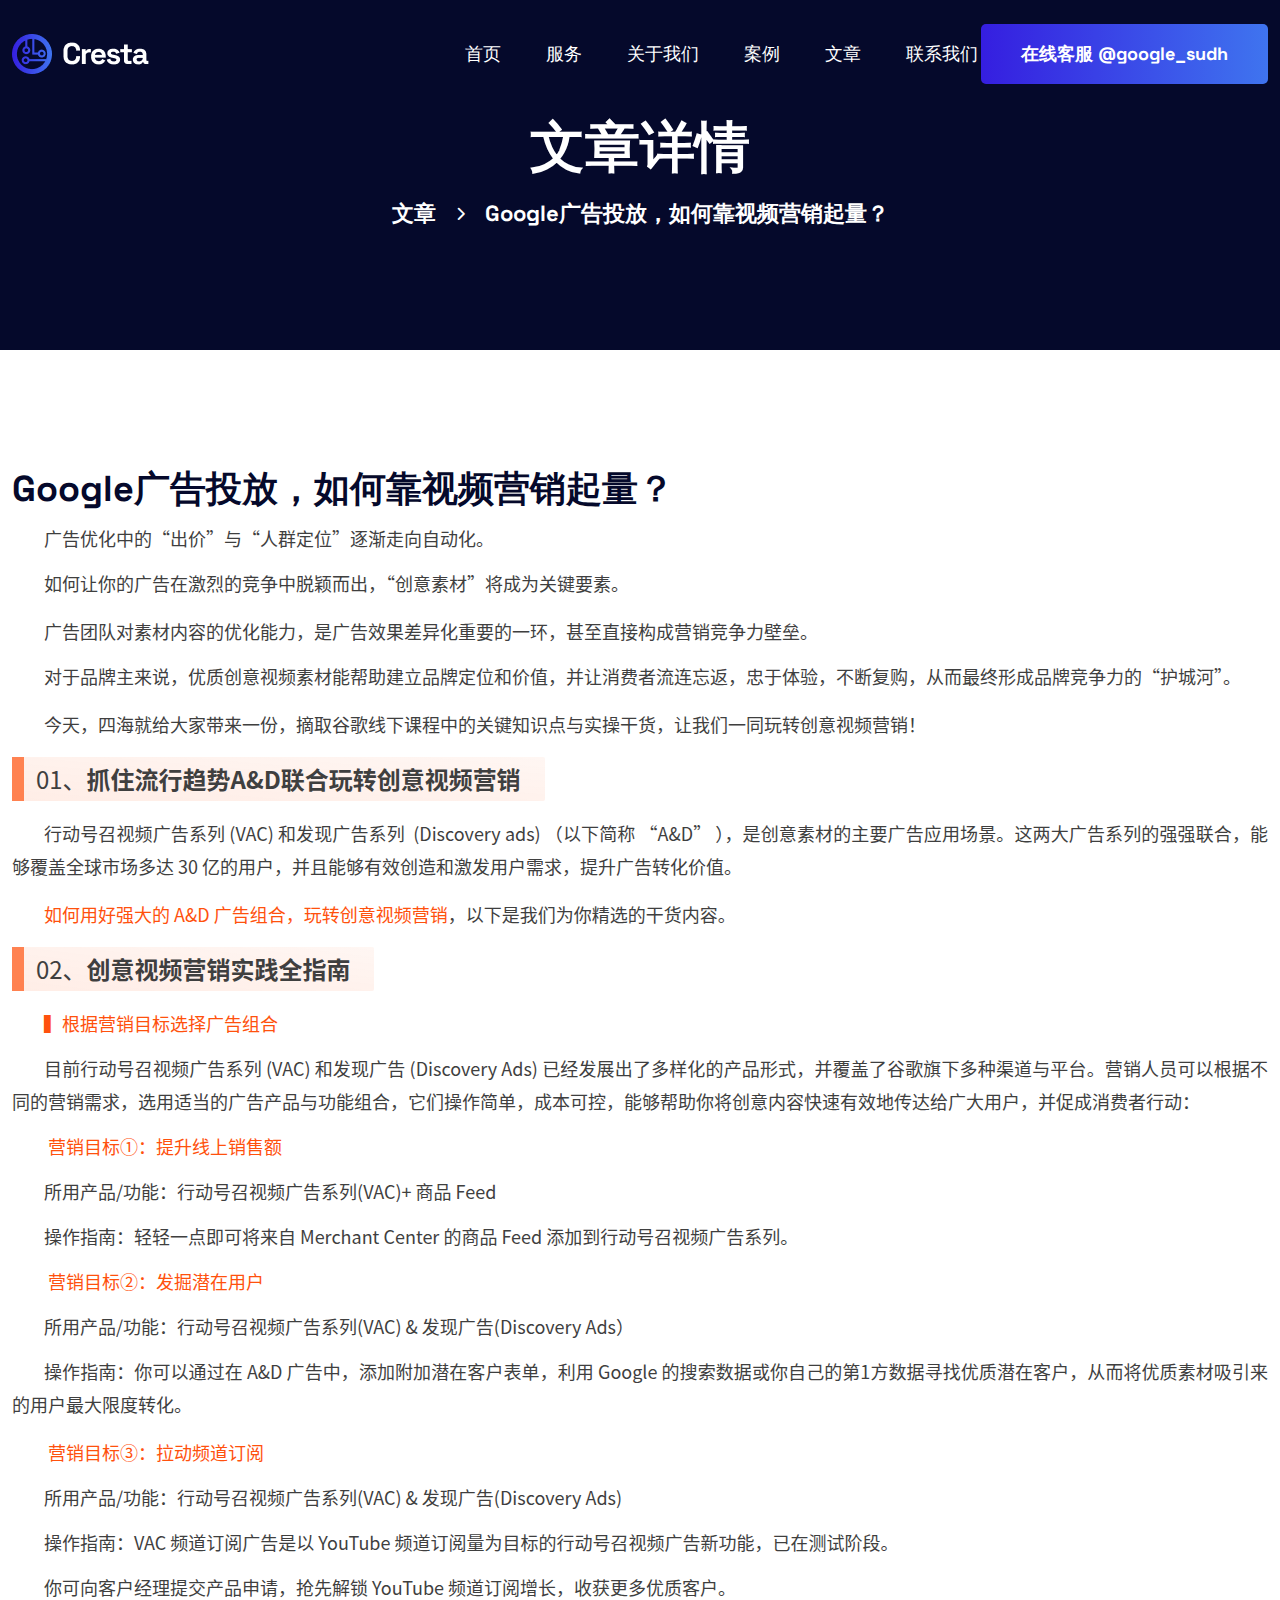
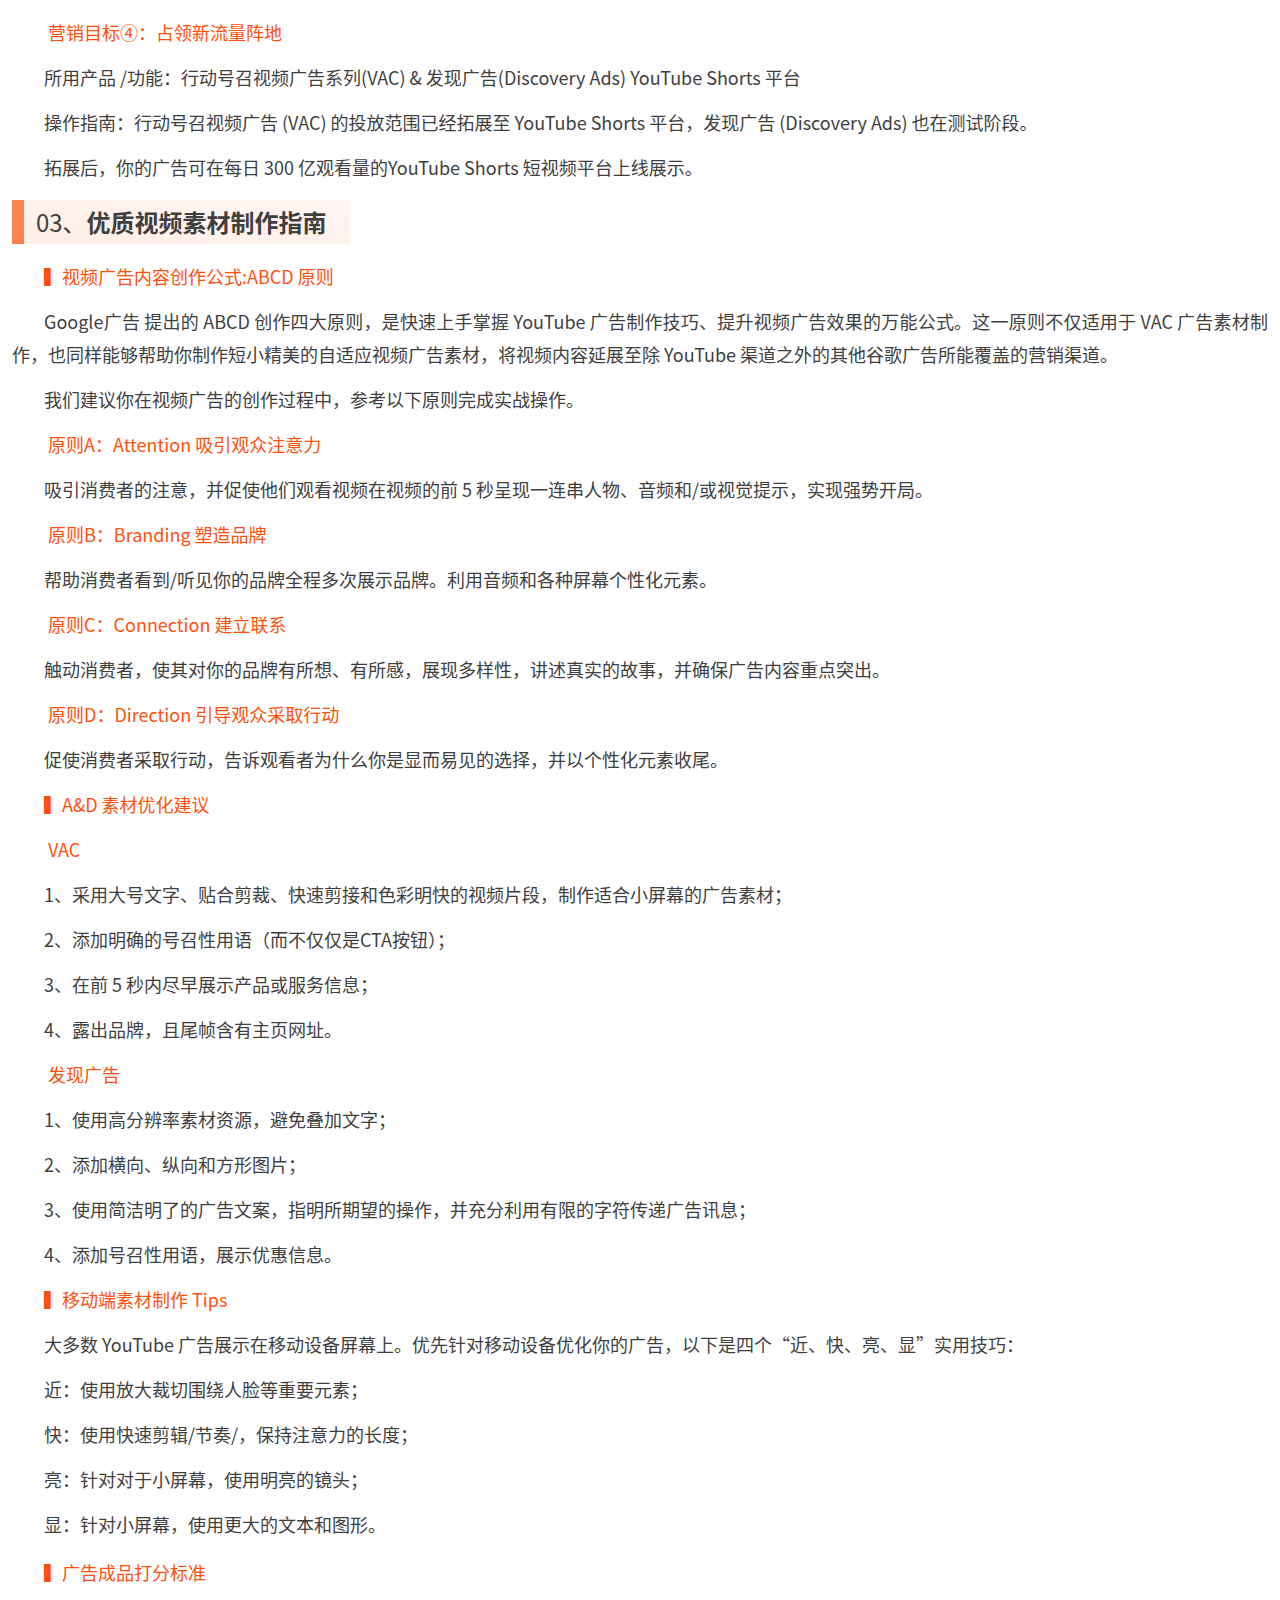
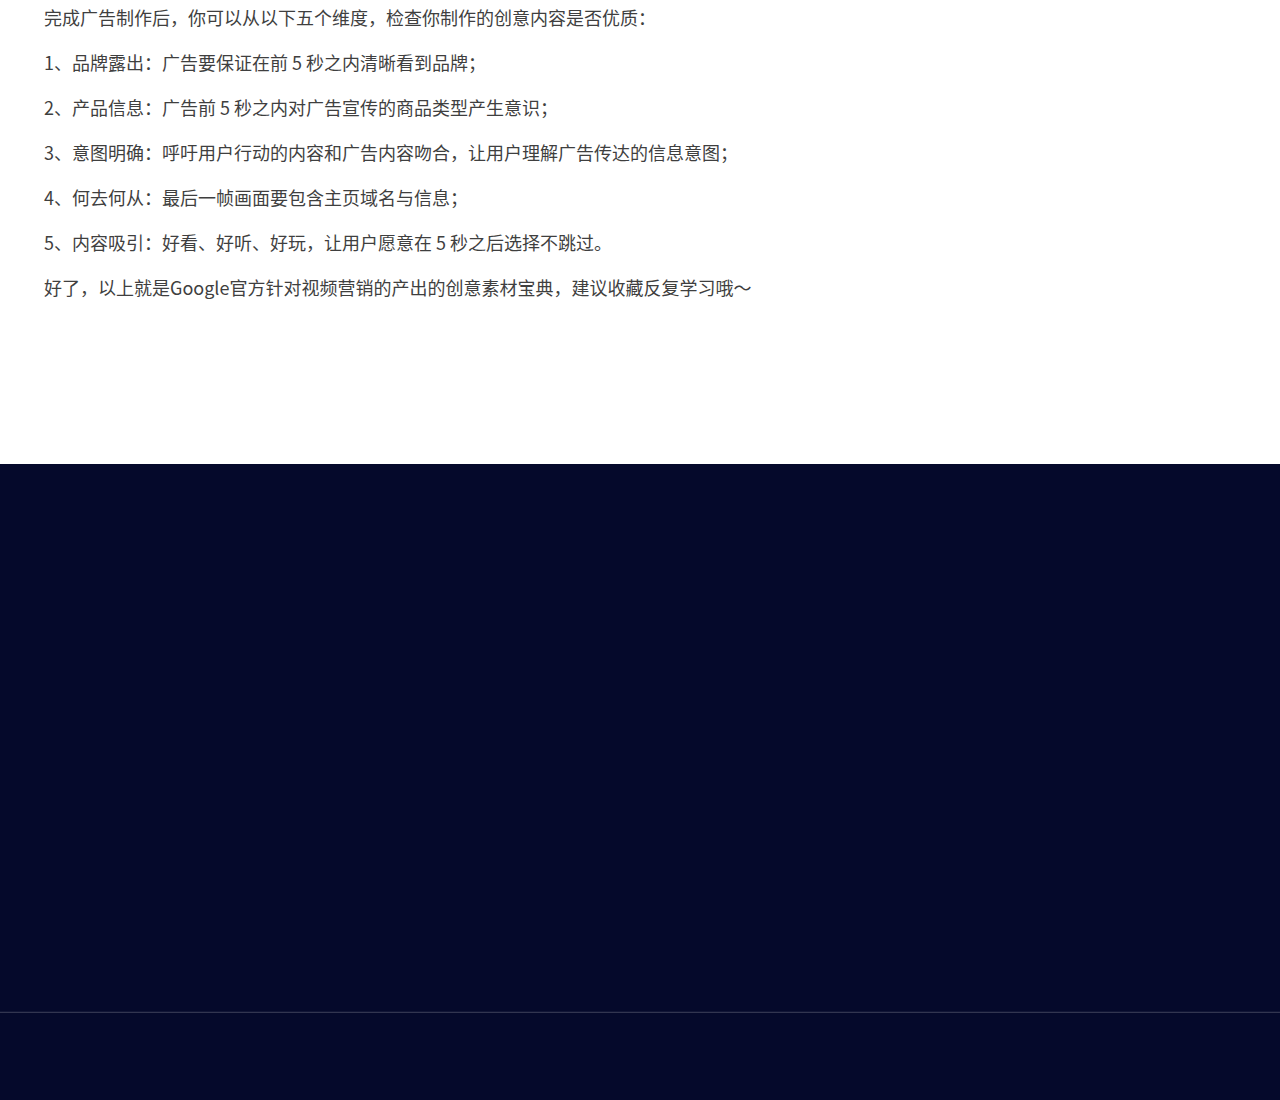
==== commit 986adb7a: "Add files via upload" ====
--- a/bold1.html
+++ b/bold1.html
@@ -69,7 +69,9 @@
 
                     <div class="col-xl-3 col-lg-7 col-md-7 col-6">
                         <div class="tgmenu__btn-box d-flex align-items-center justify-content-end">
-                            <a class="tg-btn-gradient lg d-none d-md-inline-block" href="javascript: void(0)">联系我们</a>
+                            <a class="tg-btn-gradient lg d-none d-md-inline-block" href="#">
+                                在线客服 @google_sudh
+                            </a>
                             <div class="mobile-nav-toggler d-xl-none">
                                 <i class="fas fa-bars"></i>
                             </div>
@@ -148,8 +150,8 @@
                                 </div>
                                 <div class="tg-footer-social"> 
                                     <span>咨询</span>
-                                    <a href="javascript: void(0)">
-                                        联系telegram 
+                                    <a href="#">
+                                        在线客服 @google_sudh
                                         <i class="fa-solid fa-arrow-right-long"></i>
                                     </a>
                                 </div>
@@ -159,11 +161,7 @@
                             data-wow-delay=".5s">
                             <div class="tg-footer-widget footer-col-4-2">
                                 <h4 class="tg-footer-widget-title">联系我们</h4>
-                                <div class="tg-footer-Office-info mb-20">
-                                    <span>
-                                        <a href="mailto:debra.holt@example.com"><i
-                                                class="fa-solid fa-envelope"></i>debra.holt@example.com</a>
-                                    </span>
+                                <div class="tg-footer-Office-info mb-20"> 
                                     <span>
                                         <a target="_blank" href="https://www.google.com/maps/@37.7979855,102.5244427,7z?entry=ttu"><i
                                                 class="fa-solid fa-location-dot"></i>3891 Ranchview Dr. Richardson,
--- a/assets/css/main.css
+++ b/assets/css/main.css
@@ -2607,7 +2607,7 @@
 }
 @media (max-width: 767px) {
   .tg-hero-4-height {
-    height: 950px;
+    height: 570px;
   }
 }
 @media only screen and (min-width: 576px) and (max-width: 767px) {
